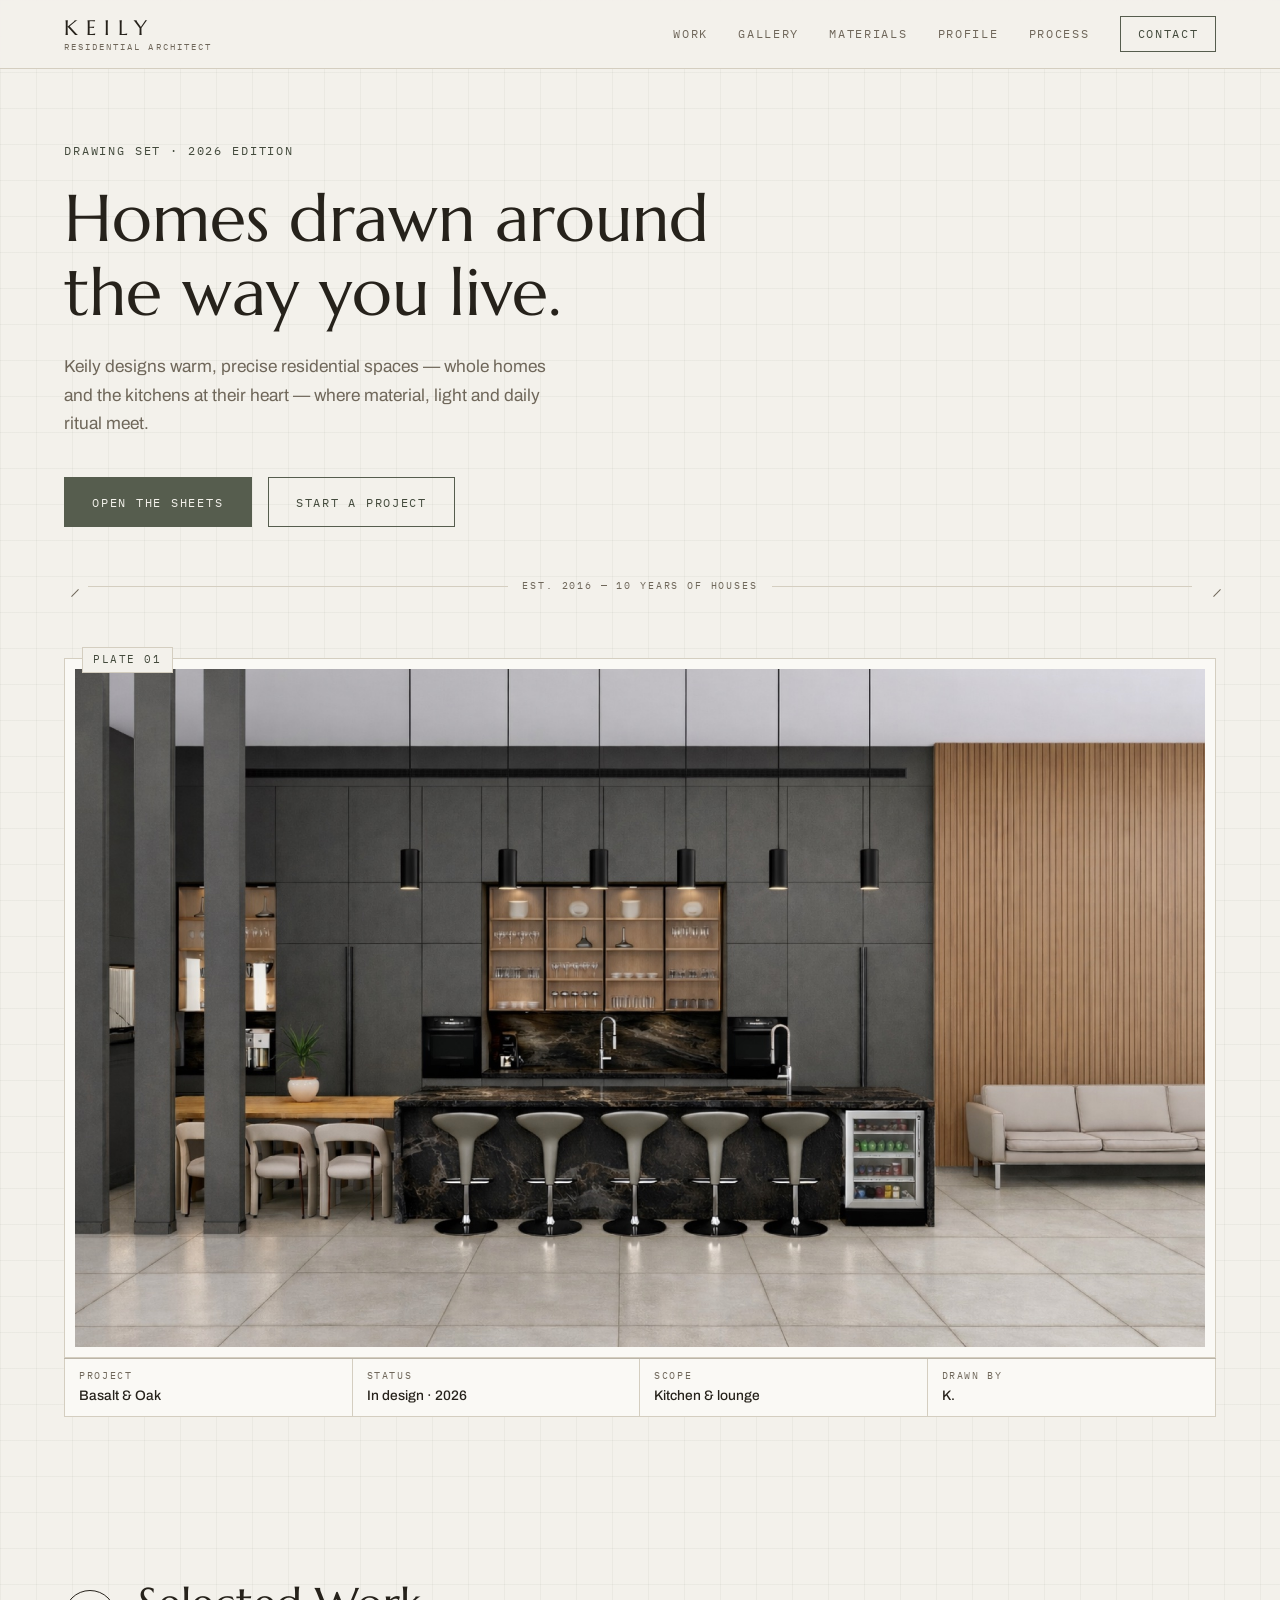
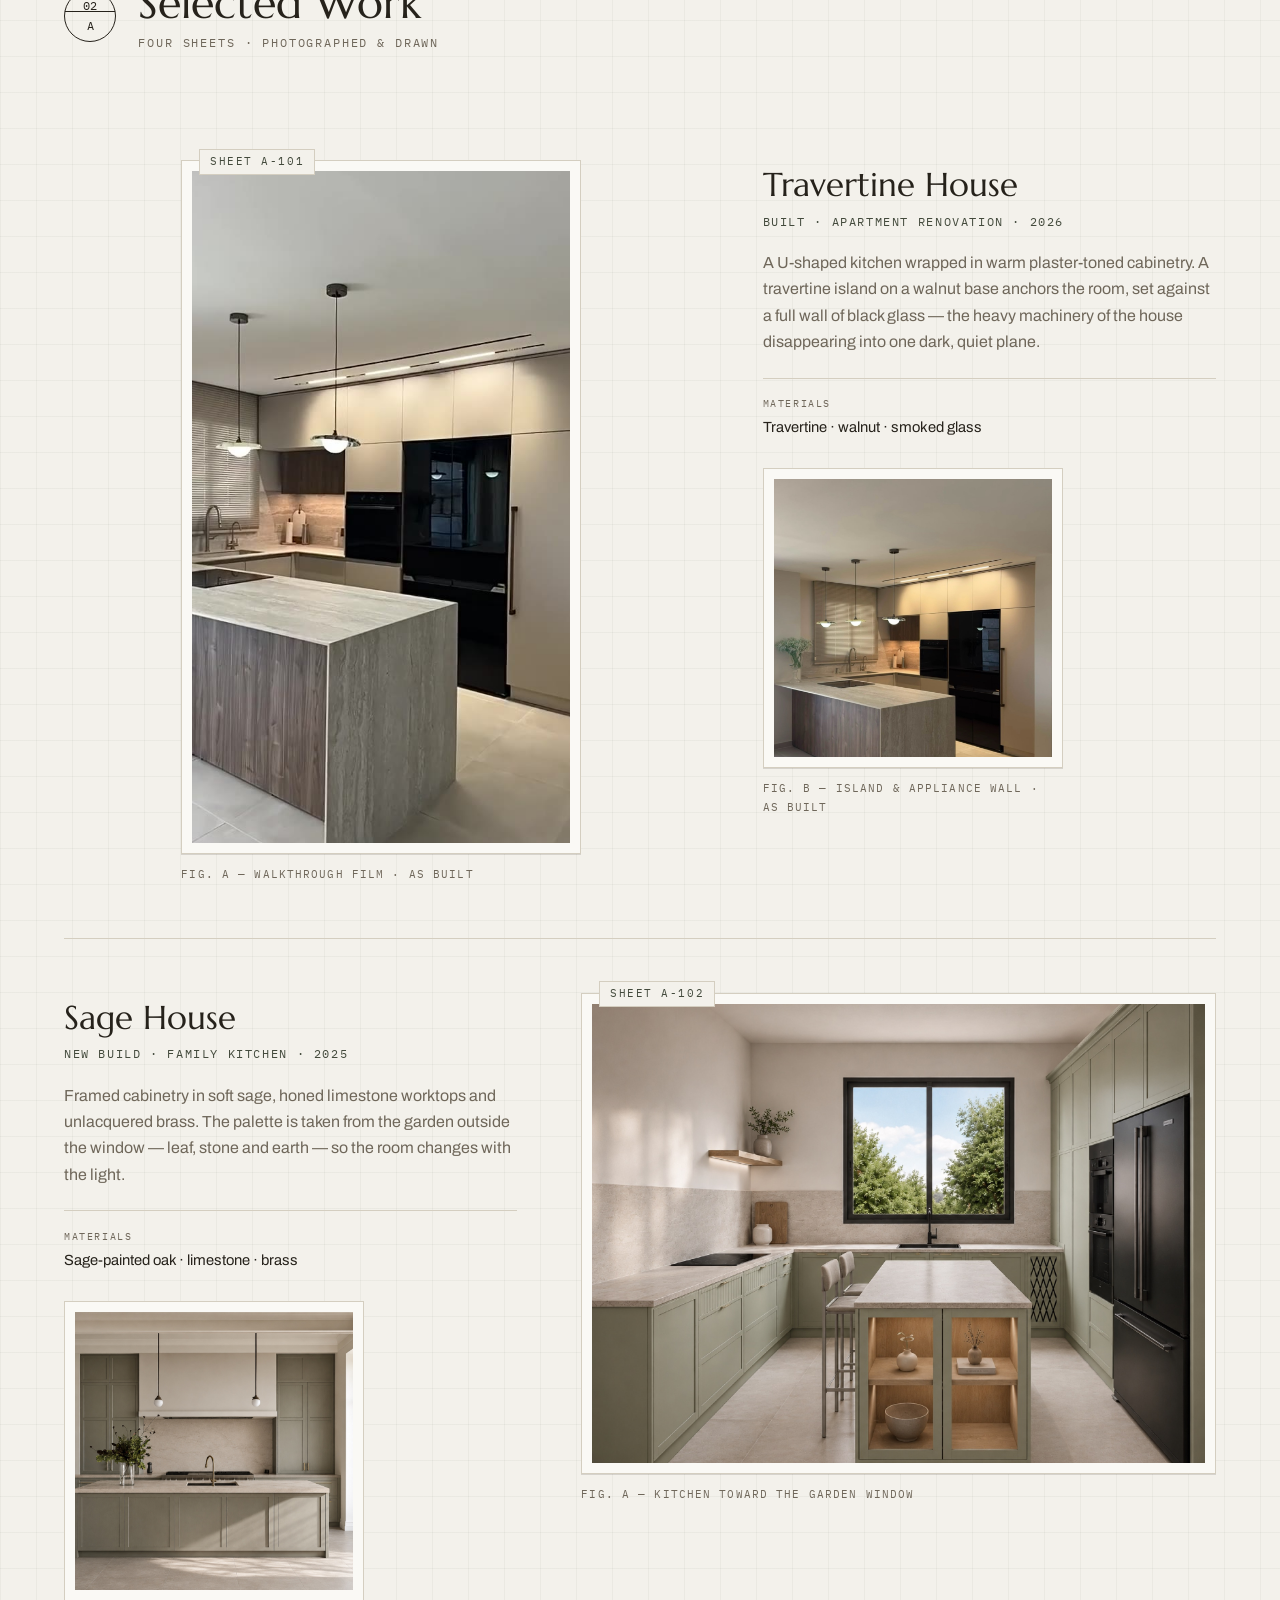
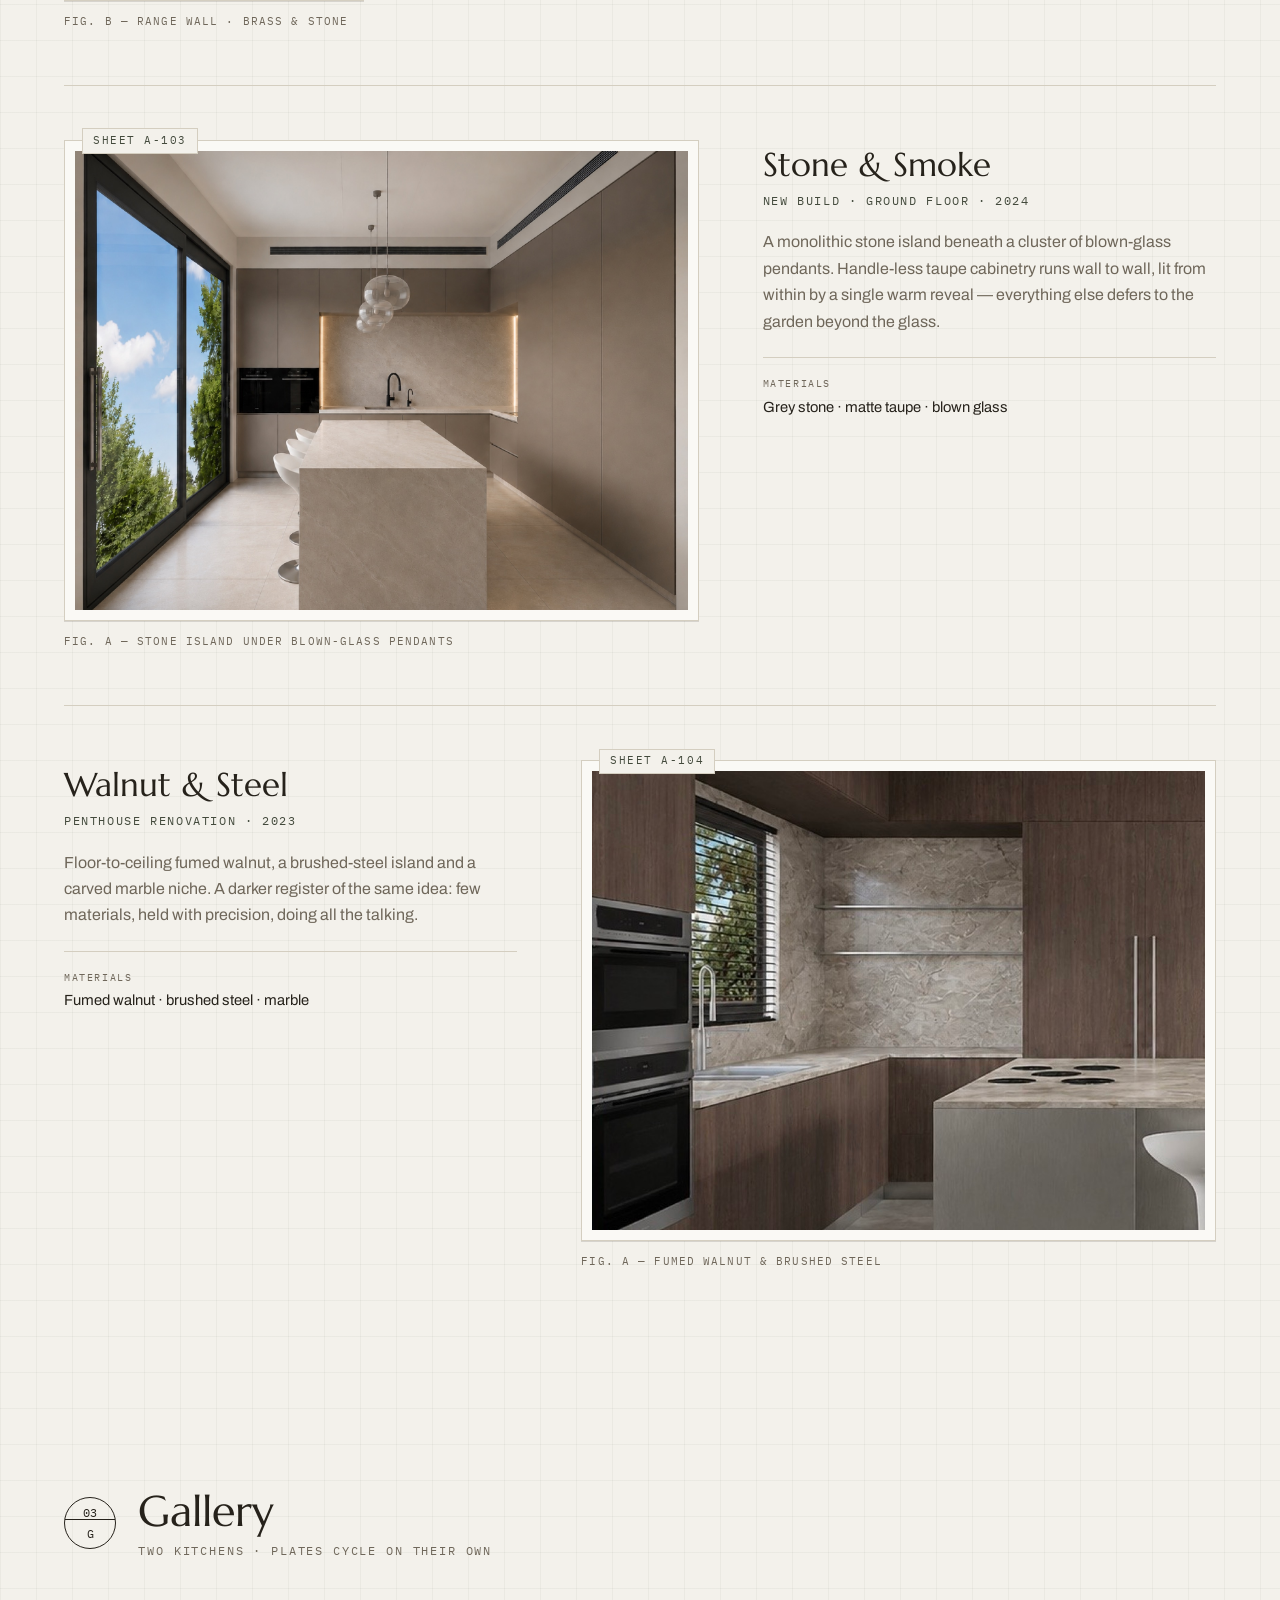
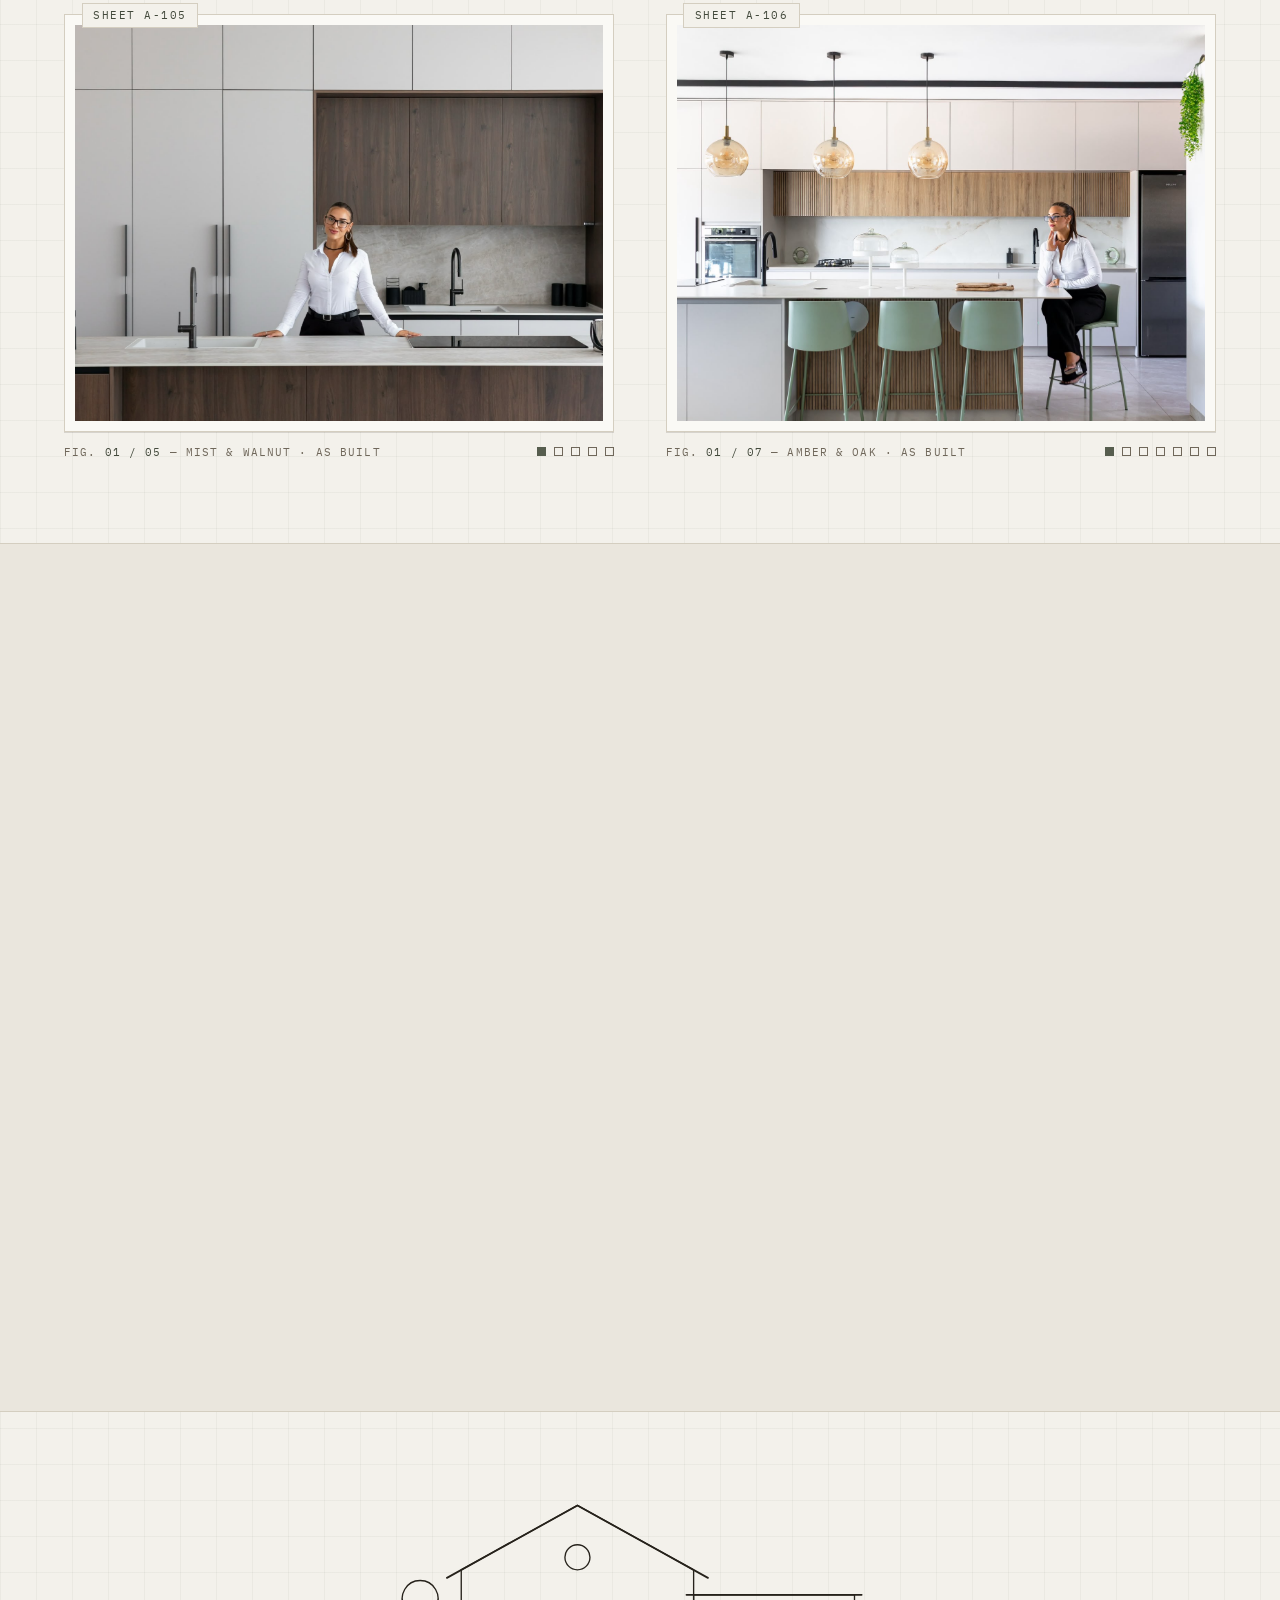
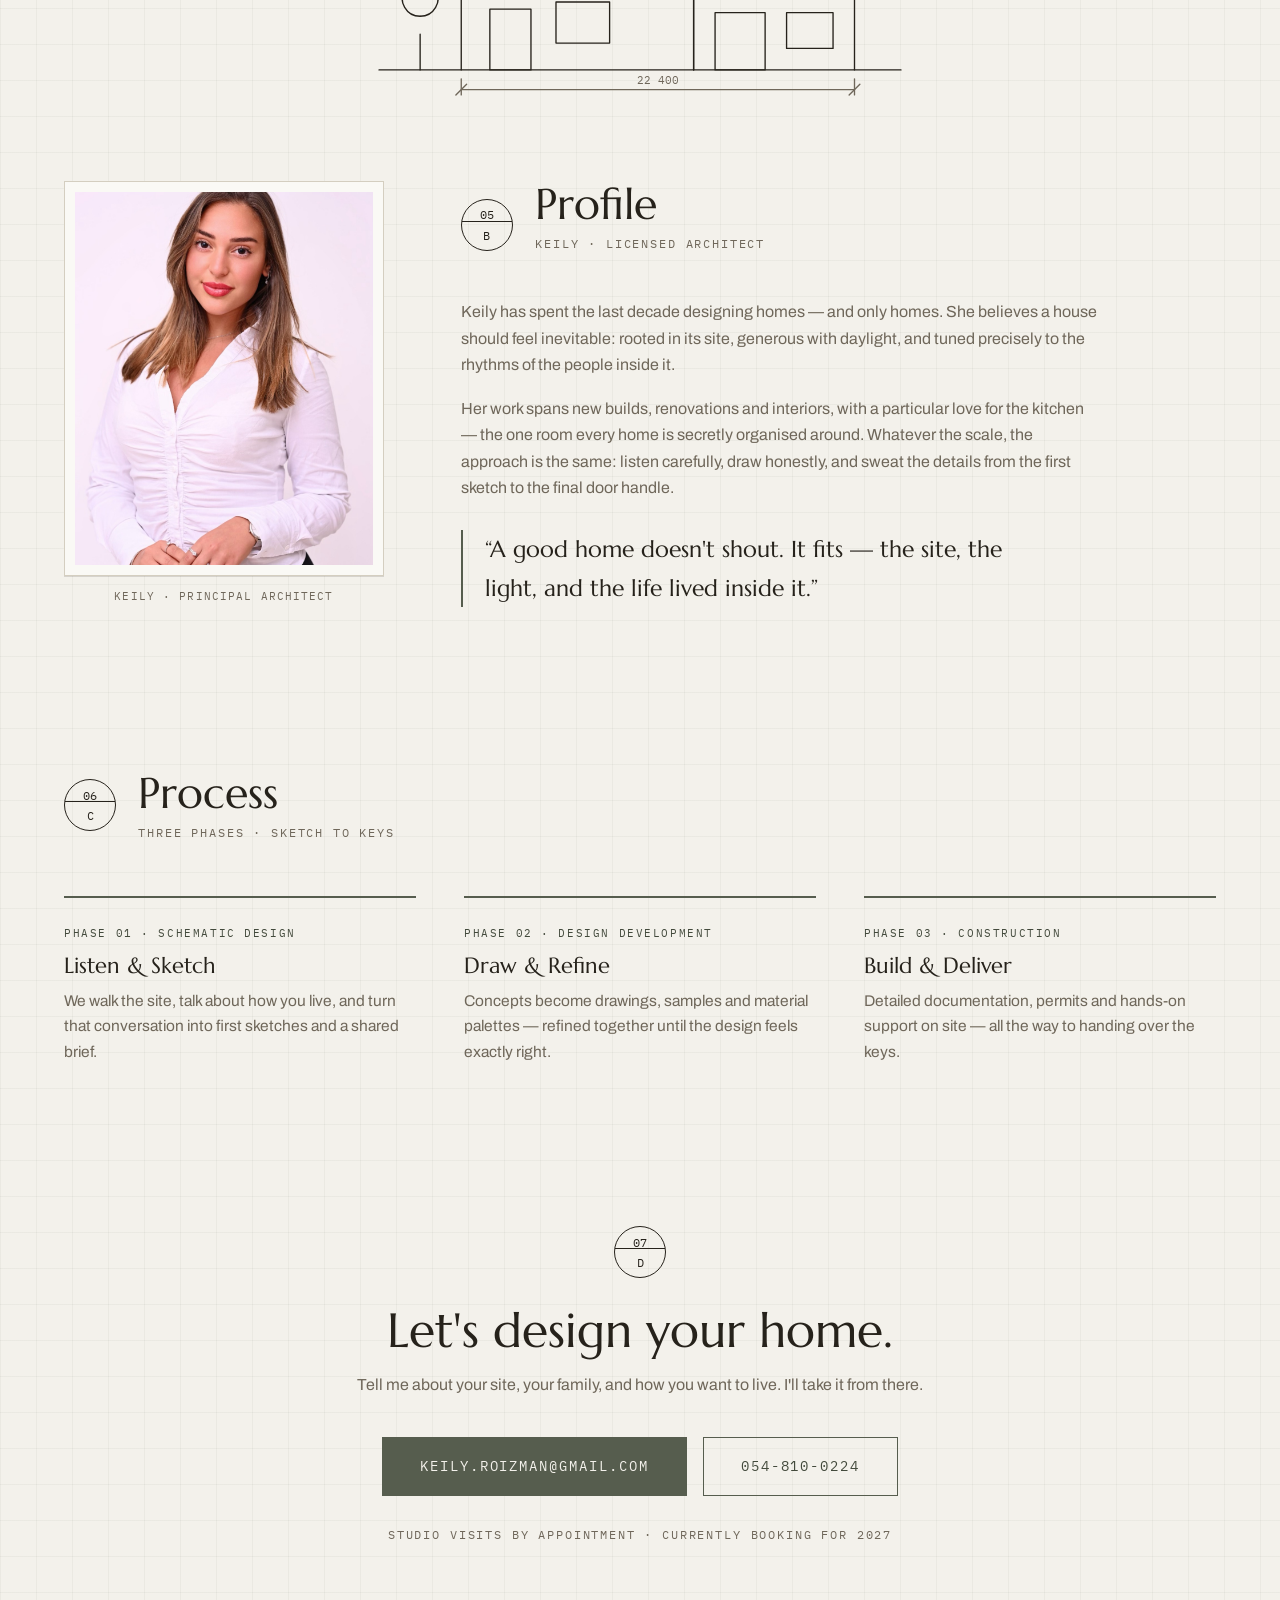
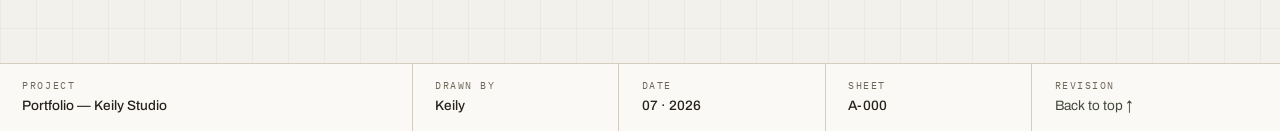
==== index.html @ de58ebca "Keily portfolio site — gallery, portrait film, protected contact details Co-Authored-By: Claude Fabl" ====
<!DOCTYPE html>
<html lang="en">
<head>
  <meta charset="UTF-8">
  <meta name="viewport" content="width=device-width, initial-scale=1.0">
  <title>Keily — Residential Architect</title>
  <meta name="description" content="Keily is a residential architect designing warm, precise homes — and the kitchens at their heart — where material, light and daily ritual meet.">
  <link rel="icon" href="data:image/svg+xml,%3Csvg xmlns='http://www.w3.org/2000/svg' viewBox='0 0 32 32'%3E%3Cpath d='M4 28h24M8 28V16l8-7 8 7v12' fill='none' stroke='%23565D4E' stroke-width='2.4' stroke-linecap='round' stroke-linejoin='round'/%3E%3C/svg%3E">
  <link rel="preconnect" href="https://fonts.googleapis.com">
  <link rel="preconnect" href="https://fonts.gstatic.com" crossorigin>
  <link href="https://fonts.googleapis.com/css2?family=Marcellus&family=Archivo:wght@400;500;600&family=IBM+Plex+Mono:wght@400;500&display=swap" rel="stylesheet">
  <link rel="stylesheet" href="style.css">
</head>
<body>

<header class="site-header">
  <a href="#top" class="wordmark">KEILY<span class="wordmark-sub">Residential Architect</span></a>
  <nav class="site-nav" id="nav">
    <a href="#work">Work</a>
    <a href="#gallery">Gallery</a>
    <a href="#materials">Materials</a>
    <a href="#profile">Profile</a>
    <a href="#process">Process</a>
    <a href="#contact" class="nav-contact">Contact</a>
  </nav>
  <button class="menu-toggle" aria-label="Open menu" aria-expanded="false" aria-controls="nav">
    <span></span><span></span>
  </button>
</header>

<main id="top">

  <!-- ══════════ SHEET A-000 · COVER ══════════ -->
  <section class="hero">
    <div class="hero-text">
      <p class="drafting-label">Drawing set · 2026 edition</p>
      <h1>Homes drawn around the way you&nbsp;live.</h1>
      <p class="lede">
        Keily designs warm, precise residential spaces — whole homes and the
        kitchens at their heart — where material, light and daily ritual meet.
      </p>
      <div class="hero-actions">
        <a href="#work" class="btn btn-solid">Open the sheets</a>
        <a href="#contact" class="btn btn-line">Start a project</a>
      </div>
      <div class="hero-dim" aria-hidden="true">
        <span class="dim-tick"></span>
        <span class="dim-line"></span>
        <span class="dim-label">EST. 2016 — 10 YEARS OF HOUSES</span>
        <span class="dim-line"></span>
        <span class="dim-tick"></span>
      </div>
    </div>

    <figure class="hero-figure">
      <span class="sheet-tag">Plate 01</span>
      <div class="plate-frame">
        <img src="assets/basalt-hero.jpg" alt="Dark lounge kitchen: a black marble bar island with sculpted stools, charcoal cabinetry, glass display cases and a wall of oak slats" fetchpriority="high">
      </div>
      <figcaption class="titleblock">
        <div><span>Project</span><strong>Basalt &amp; Oak</strong></div>
        <div><span>Status</span><strong>In design · 2026</strong></div>
        <div><span>Scope</span><strong>Kitchen &amp; lounge</strong></div>
        <div><span>Drawn by</span><strong>K.</strong></div>
      </figcaption>
    </figure>
  </section>

  <!-- ══════════ SHEETS A-101…A-104 · SELECTED WORK ══════════ -->
  <section id="work" class="section">
    <header class="section-head reveal">
      <div class="callout" aria-hidden="true"><span>02</span><span>A</span></div>
      <div>
        <h2>Selected Work</h2>
        <p class="drafting-label">Four sheets · photographed &amp; drawn</p>
      </div>
    </header>

    <!-- A-101 -->
    <article class="plate reveal">
      <div class="plate-media">
        <div class="film-portrait">
          <span class="sheet-tag">Sheet A-101</span>
          <div class="plate-frame">
            <video autoplay muted loop playsinline poster="assets/travertine-poster.jpg" aria-label="Walkthrough film of the Travertine House kitchen">
              <source src="assets/travertine-film.mp4" type="video/mp4">
            </video>
          </div>
          <p class="fig-caption">FIG. A — Walkthrough film · as built</p>
        </div>
      </div>
      <div class="plate-info">
        <h3>Travertine House</h3>
        <p class="plate-meta">Built · Apartment renovation · 2026</p>
        <p class="plate-desc">
          A U-shaped kitchen wrapped in warm plaster-toned cabinetry. A
          travertine island on a walnut base anchors the room, set against a
          full wall of black glass — the heavy machinery of the house
          disappearing into one dark, quiet plane.
        </p>
        <p class="plate-materials"><span>Materials</span>Travertine · walnut · smoked glass</p>
        <div class="plate-detail">
          <div class="plate-frame">
            <img src="assets/travertine-hero.jpg" alt="The travertine island on its walnut base, photographed after handover" loading="lazy">
          </div>
          <p class="fig-caption">FIG. B — Island &amp; appliance wall · as built</p>
        </div>
      </div>
    </article>

    <!-- A-102 -->
    <article class="plate plate-flip reveal">
      <div class="plate-media">
        <span class="sheet-tag">Sheet A-102</span>
        <div class="plate-frame">
          <img src="assets/sage-01.jpg" alt="Sage green framed kitchen with a stone-topped island, black-framed window and matte black refrigerator" loading="lazy">
        </div>
        <p class="fig-caption">FIG. A — Kitchen toward the garden window</p>
      </div>
      <div class="plate-info">
        <h3>Sage House</h3>
        <p class="plate-meta">New build · Family kitchen · 2025</p>
        <p class="plate-desc">
          Framed cabinetry in soft sage, honed limestone worktops and
          unlacquered brass. The palette is taken from the garden outside the
          window — leaf, stone and earth — so the room changes with the light.
        </p>
        <p class="plate-materials"><span>Materials</span>Sage-painted oak · limestone · brass</p>
        <div class="plate-detail">
          <div class="plate-frame">
            <img src="assets/sage-02.jpg" alt="Detail of the sage kitchen: brass tap, stone splashback and glass pendants" loading="lazy">
          </div>
          <p class="fig-caption">FIG. B — Range wall · brass &amp; stone</p>
        </div>
      </div>
    </article>

    <!-- A-103 -->
    <article class="plate reveal">
      <div class="plate-media">
        <span class="sheet-tag">Sheet A-103</span>
        <div class="plate-frame">
          <img src="assets/taupe-01.jpg" alt="Minimal taupe kitchen with a monolithic stone island and blown glass pendants beside a full-height glass door" loading="lazy">
        </div>
        <p class="fig-caption">FIG. A — Stone island under blown-glass pendants</p>
      </div>
      <div class="plate-info">
        <h3>Stone &amp; Smoke</h3>
        <p class="plate-meta">New build · Ground floor · 2024</p>
        <p class="plate-desc">
          A monolithic stone island beneath a cluster of blown-glass pendants.
          Handle-less taupe cabinetry runs wall to wall, lit from within by a
          single warm reveal — everything else defers to the garden beyond the
          glass.
        </p>
        <p class="plate-materials"><span>Materials</span>Grey stone · matte taupe · blown glass</p>
      </div>
    </article>

    <!-- A-104 -->
    <article class="plate plate-flip reveal">
      <div class="plate-media">
        <span class="sheet-tag">Sheet A-104</span>
        <div class="plate-frame">
          <img src="assets/walnut-01.jpg" alt="Dark fumed walnut kitchen with a brushed steel island and marble splashback niche" loading="lazy">
        </div>
        <p class="fig-caption">FIG. A — Fumed walnut &amp; brushed steel</p>
      </div>
      <div class="plate-info">
        <h3>Walnut &amp; Steel</h3>
        <p class="plate-meta">Penthouse renovation · 2023</p>
        <p class="plate-desc">
          Floor-to-ceiling fumed walnut, a brushed-steel island and a carved
          marble niche. A darker register of the same idea: few materials,
          held with precision, doing all the talking.
        </p>
        <p class="plate-materials"><span>Materials</span>Fumed walnut · brushed steel · marble</p>
      </div>
    </article>
  </section>

  <!-- ══════════ SHEETS A-105…A-106 · GALLERY ══════════ -->
  <section id="gallery" class="section">
    <header class="section-head reveal">
      <div class="callout" aria-hidden="true"><span>03</span><span>G</span></div>
      <div>
        <h2>Gallery</h2>
        <p class="drafting-label">Two kitchens · plates cycle on their own</p>
      </div>
    </header>

    <div class="gallery-grid">
      <figure class="gallery-plate reveal">
        <span class="sheet-tag">Sheet A-105</span>
        <div class="plate-frame">
          <div class="slides" role="group" aria-roledescription="carousel" aria-label="Mist &amp; Walnut — photographs">
            <img src="assets/mist-01.jpg" class="active" alt="Keily at the pale stone island of the mist-grey and walnut kitchen, black taps to either side" loading="lazy">
            <img src="assets/mist-02.jpg" alt="Full elevation of the mist-grey kitchen: tall handle-less cabinetry around a dark walnut niche" loading="lazy">
            <img src="assets/mist-03.jpg" alt="Detail of the walnut base units beneath the pale stone worktop" loading="lazy">
            <img src="assets/mist-04.jpg" alt="Portrait view of the tall mist-grey cabinetry and dark walnut wall units" loading="lazy">
            <img src="assets/mist-05.jpg" alt="Portrait detail of the stone island with its matte black tap" loading="lazy">
          </div>
        </div>
        <figcaption class="gallery-caption">
          <p class="fig-caption">FIG. <span class="slide-count">01 / 05</span> — Mist &amp; Walnut · as built</p>
          <div class="slide-dots" aria-label="Choose photograph"></div>
        </figcaption>
      </figure>

      <figure class="gallery-plate reveal">
        <span class="sheet-tag">Sheet A-106</span>
        <div class="plate-frame">
          <div class="slides" role="group" aria-roledescription="carousel" aria-label="Amber &amp; Oak — photographs">
            <img src="assets/amber-01.jpg" class="active" alt="The oak-slat kitchen under amber glass pendants, sage green stools drawn up to the island" loading="lazy">
            <img src="assets/amber-02.jpg" alt="White kitchen run with fluted oak cabinets and a marble-veined splashback" loading="lazy">
            <img src="assets/amber-03.jpg" alt="The island and pendants seen from the living space" loading="lazy">
            <img src="assets/amber-04.jpg" alt="Detail of the fluted oak paneling on the island" loading="lazy">
            <img src="assets/amber-05.jpg" alt="The cooking wall with black tap and warm oak upper cabinets" loading="lazy">
            <img src="assets/amber-06.jpg" alt="Wide view of the open kitchen and dining space" loading="lazy">
            <img src="assets/amber-07.jpg" alt="Portrait detail of the amber glass pendants above the stone worktop" loading="lazy">
          </div>
        </div>
        <figcaption class="gallery-caption">
          <p class="fig-caption">FIG. <span class="slide-count">01 / 07</span> — Amber &amp; Oak · as built</p>
          <div class="slide-dots" aria-label="Choose photograph"></div>
        </figcaption>
      </figure>
    </div>
  </section>

  <!-- ══════════ SHEET M-001 · MATERIAL STUDIES ══════════ -->
  <section id="materials" class="section section-alt">
    <div class="section-alt-inner">
      <header class="section-head reveal">
        <div class="callout" aria-hidden="true"><span>04</span><span>M</span></div>
        <div>
          <h2>Material Studies</h2>
          <p class="drafting-label">Every project begins as a flat-lay</p>
        </div>
      </header>
      <p class="materials-lede reveal">
        Before the first wall moves, the palette is settled by hand — stone
        against timber against metal, checked in daylight on the studio table.
      </p>
      <div class="materials-grid">
        <figure class="reveal">
          <div class="plate-frame">
            <img src="assets/materials-01.jpg" alt="Flat-lay of travertine, walnut and warm plaster samples" loading="lazy">
          </div>
          <figcaption class="fig-caption">FIG. 01 — Travertine · walnut · plaster</figcaption>
        </figure>
        <figure class="reveal">
          <div class="plate-frame">
            <img src="assets/materials-02.jpg" alt="Flat-lay of fumed oak, brushed steel and grey stone samples" loading="lazy">
          </div>
          <figcaption class="fig-caption">FIG. 02 — Fumed oak · steel · grey stone</figcaption>
        </figure>
        <figure class="reveal">
          <div class="plate-frame">
            <img src="assets/materials-03.jpg" alt="Flat-lay of taupe lacquer and bronze mirror samples on limestone" loading="lazy">
          </div>
          <figcaption class="fig-caption">FIG. 03 — Taupe lacquer · bronze mirror</figcaption>
        </figure>
      </div>
    </div>
  </section>

  <!-- ══════════ DRAWN DIVIDER ══════════ -->
  <div class="elevation-divider reveal-draw" aria-hidden="true">
    <svg viewBox="0 0 640 240" fill="none" stroke="currentColor" stroke-width="1.5" stroke-linecap="round" stroke-linejoin="round">
      <path class="draw" style="--i:0" pathLength="1" d="M28 208h584"/>
      <path class="draw" style="--i:1" pathLength="1" d="M120 208V96L250 24l130 72v112"/>
      <path class="draw" style="--i:2" pathLength="1" d="M104 105L250 24l146 81" stroke-width="2"/>
      <path class="draw" style="--i:3" pathLength="1" d="M380 208v-84h180v84"/>
      <path class="draw" style="--i:3" pathLength="1" d="M372 124h196" stroke-width="2"/>
      <rect class="draw" style="--i:4" pathLength="1" x="152" y="140" width="46" height="68"/>
      <rect class="draw" style="--i:4" pathLength="1" x="226" y="132" width="60" height="46"/>
      <rect class="draw" style="--i:5" pathLength="1" x="404" y="144" width="56" height="64"/>
      <rect class="draw" style="--i:5" pathLength="1" x="484" y="144" width="52" height="40"/>
      <circle class="draw" style="--i:6" pathLength="1" cx="250" cy="82" r="14"/>
      <path class="draw" style="--i:7" pathLength="1" d="M74 208v-40M74 148a20 20 0 1 1 .01 0" />
      <g class="dim">
        <path class="draw" style="--i:8" pathLength="1" d="M120 218v18M560 218v18M120 230h440"/>
        <path class="draw" style="--i:8" pathLength="1" d="M114 236l12-12M554 236l12-12"/>
        <text class="fade" style="--i:9" x="340" y="224" text-anchor="middle">22 400</text>
      </g>
    </svg>
  </div>

  <!-- ══════════ SHEET A-201 · PROFILE ══════════ -->
  <section id="profile" class="section">
    <div class="profile-grid">
      <figure class="profile-side reveal">
        <div class="plate-frame">
          <img src="assets/keily-portrait.jpg" alt="Portrait of Keily, architect" loading="lazy">
        </div>
        <figcaption class="fig-caption">Keily · Principal architect</figcaption>
      </figure>
      <div class="profile-text reveal">
        <header class="section-head">
          <div class="callout" aria-hidden="true"><span>05</span><span>B</span></div>
          <div>
            <h2>Profile</h2>
            <p class="drafting-label">Keily · Licensed architect</p>
          </div>
        </header>
        <p>
          Keily has spent the last decade designing homes — and only homes.
          She believes a house should feel inevitable: rooted in its site,
          generous with daylight, and tuned precisely to the rhythms of the
          people inside it.
        </p>
        <p>
          Her work spans new builds, renovations and interiors, with a
          particular love for the kitchen — the one room every home is secretly
          organised around. Whatever the scale, the approach is the same:
          listen carefully, draw honestly, and sweat the details from the first
          sketch to the final door handle.
        </p>
        <blockquote>
          “A good home doesn't shout. It fits — the site, the light, and the
          life lived inside it.”
        </blockquote>
      </div>
    </div>
  </section>

  <!-- ══════════ SHEET A-301 · PROCESS ══════════ -->
  <section id="process" class="section">
    <header class="section-head reveal">
      <div class="callout" aria-hidden="true"><span>06</span><span>C</span></div>
      <div>
        <h2>Process</h2>
        <p class="drafting-label">Three phases · sketch to keys</p>
      </div>
    </header>
    <ol class="phases">
      <li class="reveal">
        <span class="phase-tag">Phase 01 · Schematic design</span>
        <h3>Listen &amp; Sketch</h3>
        <p>We walk the site, talk about how you live, and turn that conversation into first sketches and a shared brief.</p>
      </li>
      <li class="reveal">
        <span class="phase-tag">Phase 02 · Design development</span>
        <h3>Draw &amp; Refine</h3>
        <p>Concepts become drawings, samples and material palettes — refined together until the design feels exactly right.</p>
      </li>
      <li class="reveal">
        <span class="phase-tag">Phase 03 · Construction</span>
        <h3>Build &amp; Deliver</h3>
        <p>Detailed documentation, permits and hands-on support on site — all the way to handing over the keys.</p>
      </li>
    </ol>
  </section>

  <!-- ══════════ SHEET A-401 · CONTACT ══════════ -->
  <section id="contact" class="section contact">
    <div class="contact-inner reveal">
      <div class="callout callout-center" aria-hidden="true"><span>07</span><span>D</span></div>
      <h2>Let's design your home.</h2>
      <p>Tell me about your site, your family, and how you want to live. I'll take it from there.</p>
      <div class="contact-actions">
        <a class="btn btn-solid btn-lg" id="contact-email" href="#" rel="nofollow">Email the studio</a>
        <a class="btn btn-line btn-lg" id="contact-phone" href="#" rel="nofollow">Call the studio</a>
      </div>
      <noscript><p class="drafting-label">Enable JavaScript to see the studio's contact details.</p></noscript>
      <p class="drafting-label contact-meta">Studio visits by appointment · Currently booking for 2027</p>
    </div>
  </section>

</main>

<footer class="titleblock-footer">
  <div><span>Project</span><strong>Portfolio — Keily Studio</strong></div>
  <div><span>Drawn by</span><strong>Keily</strong></div>
  <div><span>Date</span><strong>07 · 2026</strong></div>
  <div><span>Sheet</span><strong>A-000</strong></div>
  <div class="tb-last"><span>Revision</span><a href="#top">Back to top ↑</a></div>
</footer>

<script>
  // Mobile menu
  const toggle = document.querySelector('.menu-toggle');
  const nav = document.getElementById('nav');
  toggle.addEventListener('click', () => {
    const open = nav.classList.toggle('open');
    toggle.setAttribute('aria-expanded', open);
  });
  nav.querySelectorAll('a').forEach(a => a.addEventListener('click', () => {
    nav.classList.remove('open');
    toggle.setAttribute('aria-expanded', 'false');
  }));

  // Contact details are assembled at runtime and kept out of the static
  // HTML so address-harvesting bots scraping the page source find nothing.
  (() => {
    const user = ['keily', 'roizman'].join('.');
    const host = ['gmail', 'com'].join('.');
    const parts = ['054', '810', '0224'];
    const email = document.getElementById('contact-email');
    const phone = document.getElementById('contact-phone');
    email.href = 'mailto:' + user + String.fromCharCode(64) + host;
    email.textContent = user + String.fromCharCode(64) + host;
    phone.href = 'tel:+972' + parts.join('').slice(1);
    phone.textContent = parts.join('-');
  })();

  // Gallery — auto-cycling plates
  document.querySelectorAll('.gallery-plate').forEach((plate, gi) => {
    const imgs = [...plate.querySelectorAll('.slides img')];
    const counter = plate.querySelector('.slide-count');
    const dots = plate.querySelector('.slide-dots');
    const pad = n => String(n).padStart(2, '0');
    let current = 0, timer = null;

    imgs.forEach((_, n) => {
      const dot = document.createElement('button');
      dot.type = 'button';
      dot.setAttribute('aria-label', 'Photograph ' + (n + 1) + ' of ' + imgs.length);
      if (n === 0) dot.classList.add('active');
      dot.addEventListener('click', () => { show(n); restart(); });
      dots.appendChild(dot);
    });

    function show(n) {
      imgs[current].classList.remove('active');
      dots.children[current].classList.remove('active');
      current = (n + imgs.length) % imgs.length;
      imgs[current].classList.add('active');
      dots.children[current].classList.add('active');
      counter.textContent = pad(current + 1) + ' / ' + pad(imgs.length);
    }

    const reducedMotion = matchMedia('(prefers-reduced-motion: reduce)').matches;
    function start() { if (!reducedMotion && !timer) timer = setInterval(() => show(current + 1), 4600); }
    function stop()  { clearInterval(timer); timer = null; }
    function restart() { stop(); start(); }

    plate.addEventListener('mouseenter', stop);
    plate.addEventListener('mouseleave', start);
    plate.addEventListener('focusin', stop);
    plate.addEventListener('focusout', start);

    // stagger the two plates so they never switch in unison
    setTimeout(start, gi * 2300);
  });

  // Scroll reveals + draw-on divider (skipped under reduced motion)
  const reduced = matchMedia('(prefers-reduced-motion: reduce)').matches;
  const targets = document.querySelectorAll('.reveal, .reveal-draw');
  if (!reduced && 'IntersectionObserver' in window) {
    const io = new IntersectionObserver(entries => {
      entries.forEach(e => {
        if (e.isIntersecting) { e.target.classList.add('visible'); io.unobserve(e.target); }
      });
    }, { threshold: 0.18 });
    targets.forEach(el => io.observe(el));
  } else {
    targets.forEach(el => el.classList.add('visible'));
  }
</script>
</body>
</html>
---- style.css ----
/* ═══════════════════════════════════════════════════════════
   KEILY — Residential Architect
   Concept: an architect's drawing set. Photography sits on the
   sheets as mounted plates; type follows drafting vernacular.
   Palette drawn from the work itself: plaster, travertine,
   walnut ink, sage.
   ═══════════════════════════════════════════════════════════ */

:root {
  --paper:      #f3f1eb;   /* warm plaster sheet */
  --paper-deep: #eae6dd;   /* alt ground (travertine) */
  --card:       #faf9f5;   /* plate matte */
  --ink:        #26221b;   /* walnut ink */
  --ink-soft:   #6f675a;
  --accent:     #565d4e;   /* deep sage */
  --accent-ink: #434a3c;
  --line:       #d4cec0;   /* hairline rules */
  --grid-line:  rgba(86, 93, 78, 0.055);
  --shadow:     rgba(38, 34, 27, 0.14);

  --display: "Marcellus", "Palatino", Georgia, serif;
  --body:    "Archivo", -apple-system, "Helvetica Neue", sans-serif;
  --mono:    "IBM Plex Mono", ui-monospace, "SF Mono", monospace;
}

@media (prefers-color-scheme: dark) {
  :root {
    --paper:      #1b1915;   /* studio at night */
    --paper-deep: #15130f;
    --card:       #232019;
    --ink:        #e9e3d6;
    --ink-soft:   #a49a89;
    --accent:     #a8b096;   /* sage, lifted */
    --accent-ink: #bcc4aa;
    --line:       #3b362c;
    --grid-line:  rgba(168, 176, 150, 0.05);
    --shadow:     rgba(0, 0, 0, 0.5);
  }
}

/* ── Reset & ground ─────────────────────────────────────── */

* { margin: 0; padding: 0; box-sizing: border-box; }

html { scroll-behavior: smooth; }

body {
  font-family: var(--body);
  background-color: var(--paper);
  background-image:
    linear-gradient(var(--grid-line) 1px, transparent 1px),
    linear-gradient(90deg, var(--grid-line) 1px, transparent 1px);
  background-size: 36px 36px;
  color: var(--ink);
  line-height: 1.65;
  -webkit-font-smoothing: antialiased;
}

h1, h2, h3 {
  font-family: var(--display);
  font-weight: 400;
  line-height: 1.12;
  text-wrap: balance;
}

img, svg, video { max-width: 100%; display: block; }

::selection { background: var(--accent); color: var(--paper); }

:focus-visible { outline: 2px solid var(--accent); outline-offset: 3px; }

/* ── Drafting vernacular ────────────────────────────────── */

.drafting-label {
  font-family: var(--mono);
  font-size: 0.72rem;
  letter-spacing: 0.16em;
  text-transform: uppercase;
  color: var(--ink-soft);
}

.sheet-tag {
  position: absolute;
  top: -0.7rem;
  left: 1.1rem;
  z-index: 2;
  font-family: var(--mono);
  font-size: 0.68rem;
  letter-spacing: 0.14em;
  text-transform: uppercase;
  color: var(--accent-ink);
  background: var(--paper);
  border: 1px solid var(--line);
  padding: 0.18rem 0.65rem;
}

.fig-caption {
  font-family: var(--mono);
  font-size: 0.7rem;
  letter-spacing: 0.1em;
  text-transform: uppercase;
  color: var(--ink-soft);
  margin-top: 0.7rem;
}

/* circular section callout, as on a drawing */
.callout {
  flex: none;
  width: 52px;
  height: 52px;
  border: 1.5px solid var(--ink);
  border-radius: 50%;
  display: grid;
  grid-template-rows: 1fr 1fr;
  place-items: center;
  font-family: var(--mono);
  font-size: 0.72rem;
  line-height: 1;
}

.callout span:first-child { border-bottom: 1.5px solid var(--ink); width: 100%; text-align: center; padding-top: 0.5em; }
.callout span:last-child { padding-bottom: 0.4em; }

.callout-center { margin: 0 auto 1.6rem; }

/* mounted-plate frame around all imagery */
.plate-frame {
  position: relative;
  border: 1px solid var(--line);
  background: var(--card);
  padding: 10px;
  box-shadow: 0 1px 0 var(--shadow);
}

.plate-frame img, .plate-frame video { width: 100%; height: 100%; object-fit: cover; }

/* ── Header ─────────────────────────────────────────────── */

.site-header {
  position: sticky;
  top: 0;
  z-index: 40;
  display: flex;
  align-items: center;
  justify-content: space-between;
  padding: 1rem clamp(1.25rem, 5vw, 4rem);
  background: color-mix(in srgb, var(--paper) 90%, transparent);
  backdrop-filter: blur(10px);
  -webkit-backdrop-filter: blur(10px);
  border-bottom: 1px solid var(--line);
}

.wordmark {
  font-family: var(--display);
  font-size: 1.3rem;
  letter-spacing: 0.38em;
  text-decoration: none;
  color: var(--ink);
  display: flex;
  flex-direction: column;
  line-height: 1.2;
}

.wordmark-sub {
  font-family: var(--mono);
  font-size: 0.58rem;
  letter-spacing: 0.22em;
  text-transform: uppercase;
  color: var(--ink-soft);
}

.site-nav { display: flex; gap: 1.9rem; align-items: center; }

.site-nav a {
  font-family: var(--mono);
  font-size: 0.74rem;
  letter-spacing: 0.14em;
  text-transform: uppercase;
  text-decoration: none;
  color: var(--ink-soft);
  padding: 0.3rem 0;
  border-bottom: 1px solid transparent;
  transition: color 0.2s, border-color 0.2s;
}

.site-nav a:hover { color: var(--accent-ink); border-bottom-color: var(--accent); }

.nav-contact {
  border: 1px solid var(--accent) !important;
  color: var(--accent-ink) !important;
  padding: 0.45rem 1.05rem !important;
  transition: background 0.2s, color 0.2s !important;
}

.nav-contact:hover { background: var(--accent); color: var(--paper) !important; }

.menu-toggle { display: none; }

/* ── Buttons ────────────────────────────────────────────── */

.btn {
  display: inline-block;
  font-family: var(--mono);
  font-size: 0.78rem;
  letter-spacing: 0.14em;
  text-transform: uppercase;
  text-decoration: none;
  padding: 0.85rem 1.7rem;
  border: 1px solid var(--accent);
  transition: background 0.2s, color 0.2s, transform 0.15s;
}

.btn:active { transform: translateY(1px); }

.btn-solid { background: var(--accent); color: var(--paper); }
.btn-solid:hover { background: var(--accent-ink); border-color: var(--accent-ink); }

.btn-line { color: var(--accent-ink); }
.btn-line:hover { background: var(--accent); color: var(--paper); }

.btn-lg { padding: 1.05rem 2.3rem; font-size: 0.88rem; }

/* ── Hero ───────────────────────────────────────────────── */

.hero {
  display: grid;
  grid-template-columns: 1fr;
  gap: clamp(2.8rem, 7vh, 4.5rem);
  max-width: 1280px;
  margin: 0 auto;
  padding: clamp(3rem, 8vh, 5.5rem) clamp(1.25rem, 5vw, 4rem) clamp(3.5rem, 9vh, 7rem);
}

.hero-text .drafting-label { margin-bottom: 1.4rem; color: var(--accent-ink); }

.hero h1 {
  font-size: clamp(2.5rem, 5.2vw, 4.1rem);
  margin-bottom: 1.5rem;
}

.lede {
  font-size: 1.08rem;
  color: var(--ink-soft);
  max-width: 32rem;
  margin-bottom: 2.4rem;
}

.hero-actions { display: flex; gap: 1rem; flex-wrap: wrap; }

/* dimension-line flourish under hero actions */
.hero-dim {
  display: flex;
  align-items: center;
  gap: 0.9rem;
  margin-top: 3.2rem;
  color: var(--ink-soft);
}

.hero-dim .dim-line { flex: 1; height: 1px; background: var(--line); }

.hero-dim .dim-tick {
  width: 10px;
  height: 10px;
  border-bottom: 1px solid var(--ink-soft);
  transform: rotate(-45deg) translateY(4px);
}

.hero-dim .dim-label {
  font-family: var(--mono);
  font-size: 0.64rem;
  letter-spacing: 0.18em;
  white-space: nowrap;
}

.hero-figure { position: relative; }

.hero-figure .plate-frame img { aspect-ratio: 5 / 3; }

/* ── Title blocks ───────────────────────────────────────── */

.titleblock {
  display: grid;
  grid-template-columns: repeat(4, 1fr);
  border: 1px solid var(--line);
  border-top: none;
  background: var(--card);
}

.titleblock div {
  padding: 0.55rem 0.9rem;
  border-top: 1px solid var(--line);
  display: flex;
  flex-direction: column;
  gap: 0.05rem;
}

.titleblock div:not(:last-child) { border-right: 1px solid var(--line); }

.titleblock span, .titleblock-footer span {
  font-family: var(--mono);
  font-size: 0.6rem;
  letter-spacing: 0.16em;
  text-transform: uppercase;
  color: var(--ink-soft);
}

.titleblock strong {
  font-family: var(--body);
  font-weight: 500;
  font-size: 0.86rem;
}

/* ── Sections ───────────────────────────────────────────── */

.section {
  max-width: 1280px;
  margin: 0 auto;
  padding: clamp(3.5rem, 9vh, 6.5rem) clamp(1.25rem, 5vw, 4rem);
}

.section-alt {
  max-width: none;
  background: var(--paper-deep);
  border-top: 1px solid var(--line);
  border-bottom: 1px solid var(--line);
}

.section-alt-inner {
  max-width: 1280px;
  margin: 0 auto;
  padding: clamp(3.5rem, 9vh, 6.5rem) clamp(1.25rem, 5vw, 4rem);
}

.section-alt > .section-alt-inner { padding-top: 0; padding-bottom: 0; }

.section-alt { padding: clamp(3.5rem, 9vh, 6.5rem) 0; }

.section-head {
  display: flex;
  align-items: center;
  gap: 1.4rem;
  margin-bottom: clamp(2.5rem, 6vh, 4rem);
}

.section-head h2 { font-size: clamp(1.9rem, 3.6vw, 2.7rem); }

.section-head .drafting-label { margin-top: 0.35rem; }

/* ── Work plates ────────────────────────────────────────── */

.plate {
  display: grid;
  grid-template-columns: minmax(0, 7fr) minmax(0, 5fr);
  gap: clamp(2rem, 5vw, 4.5rem);
  align-items: start;
  padding: clamp(2.5rem, 6vh, 4rem) 0;
}

.plate + .plate { border-top: 1px solid var(--line); }

.plate-flip { grid-template-columns: minmax(0, 5fr) minmax(0, 7fr); }

.plate-flip .plate-media { order: 2; }
.plate-flip .plate-info { order: 1; }

.plate-media { position: relative; }

.plate-media .plate-frame img { aspect-ratio: 4 / 3; }

/* the walkthrough film is portrait phone footage — mount it as a tall plate */
.film-portrait {
  position: relative;
  max-width: 400px;
  margin-inline: auto;
}

.plate-media .plate-frame video { aspect-ratio: 9 / 16; }

.plate-info { padding-top: 0.4rem; }

.plate-info h3 { font-size: clamp(1.6rem, 2.6vw, 2.1rem); margin-bottom: 0.5rem; }

.plate-meta {
  font-family: var(--mono);
  font-size: 0.72rem;
  letter-spacing: 0.14em;
  text-transform: uppercase;
  color: var(--accent-ink);
  margin-bottom: 1.2rem;
}

.plate-desc { color: var(--ink-soft); max-width: 36rem; }

.plate-materials {
  margin-top: 1.4rem;
  padding-top: 1.1rem;
  border-top: 1px solid var(--line);
  font-size: 0.92rem;
  display: flex;
  flex-direction: column;
  gap: 0.15rem;
}

.plate-materials span {
  font-family: var(--mono);
  font-size: 0.62rem;
  letter-spacing: 0.16em;
  text-transform: uppercase;
  color: var(--ink-soft);
}

.plate-detail { margin-top: 1.8rem; max-width: 300px; }

.plate-detail .plate-frame img { aspect-ratio: 1 / 1; }

/* ── Gallery · auto-cycling plates ──────────────────────── */

.gallery-grid {
  display: grid;
  grid-template-columns: 1fr 1fr;
  gap: clamp(1.8rem, 4vw, 3.2rem);
}

.gallery-plate { position: relative; margin: 0; }

.gallery-plate .slides {
  position: relative;
  aspect-ratio: 4 / 3;
  overflow: hidden;
}

.gallery-plate .slides img {
  position: absolute;
  inset: 0;
  width: 100%;
  height: 100%;
  object-fit: cover;
  opacity: 0;
  transition: opacity 1.1s ease;
}

.gallery-plate .slides img.active {
  opacity: 1;
  animation: plate-drift 7s ease-out forwards;
}

/* slow push-in while a plate is on display */
@keyframes plate-drift { from { transform: scale(1); } to { transform: scale(1.045); } }

.gallery-caption {
  display: flex;
  align-items: baseline;
  justify-content: space-between;
  gap: 1rem;
  flex-wrap: wrap;
}

.slide-count { color: var(--accent-ink); }

.slide-dots { display: flex; gap: 0.5rem; margin-top: 0.7rem; }

.slide-dots button {
  width: 9px;
  height: 9px;
  padding: 0;
  border: 1px solid var(--ink-soft);
  background: transparent;
  cursor: pointer;
  transition: background 0.2s, border-color 0.2s;
}

.slide-dots button:hover { border-color: var(--accent-ink); }

.slide-dots button.active { background: var(--accent); border-color: var(--accent); }

/* ── Material studies ───────────────────────────────────── */

.materials-lede {
  color: var(--ink-soft);
  max-width: 36rem;
  margin: -1.2rem 0 2.8rem;
}

.materials-grid {
  display: grid;
  grid-template-columns: repeat(3, 1fr);
  gap: clamp(1.4rem, 3vw, 2.4rem);
}

.materials-grid .plate-frame img { aspect-ratio: 3 / 4; }

/* ── Drawn elevation divider ────────────────────────────── */

.elevation-divider {
  max-width: 620px;
  margin: clamp(3rem, 8vh, 5.5rem) auto 0;
  padding: 0 1.5rem;
  color: var(--ink);
}

.elevation-divider .dim { color: var(--ink-soft); }

.elevation-divider text {
  font-family: var(--mono);
  font-size: 12px;
  fill: var(--ink-soft);
  stroke: none;
}

/* draw-on animation */
.reveal-draw .draw {
  stroke-dasharray: 1;
  stroke-dashoffset: 1;
}

.reveal-draw .fade { opacity: 0; }

.reveal-draw.visible .draw {
  animation: drawline 1.1s ease forwards;
  animation-delay: calc(var(--i, 0) * 0.16s);
}

.reveal-draw.visible .fade {
  animation: fadein 0.5s ease forwards;
  animation-delay: calc(var(--i, 0) * 0.16s);
}

@keyframes drawline { to { stroke-dashoffset: 0; } }
@keyframes fadein { to { opacity: 1; } }

/* ── Profile ────────────────────────────────────────────── */

.profile-grid {
  display: grid;
  grid-template-columns: 320px 1fr;
  gap: clamp(2.5rem, 6vw, 5rem);
  align-items: center;
}

.profile-side { margin: 0; }

.profile-side .plate-frame img { aspect-ratio: 4 / 5; }

.profile-side .fig-caption { text-align: center; }

.profile-text .section-head { margin-bottom: 1.8rem; }

.profile-text p { color: var(--ink-soft); max-width: 40rem; margin-bottom: 1.1rem; }

.profile-text blockquote {
  font-family: var(--display);
  font-size: clamp(1.2rem, 2vw, 1.45rem);
  color: var(--ink);
  border-left: 2px solid var(--accent);
  padding-left: 1.4rem;
  margin-top: 1.8rem;
  max-width: 34rem;
}

/* ── Process ────────────────────────────────────────────── */

.phases {
  list-style: none;
  display: grid;
  grid-template-columns: repeat(3, 1fr);
  gap: clamp(1.8rem, 4vw, 3rem);
}

.phases li { border-top: 2px solid var(--accent); padding-top: 1.3rem; }

.phase-tag {
  font-family: var(--mono);
  font-size: 0.66rem;
  letter-spacing: 0.15em;
  text-transform: uppercase;
  color: var(--accent-ink);
}

.phases h3 { font-size: 1.35rem; margin: 0.55rem 0 0.6rem; }

.phases p { color: var(--ink-soft); font-size: 0.97rem; }

/* ── Contact ────────────────────────────────────────────── */

.contact { text-align: center; }

.contact-inner { max-width: 42rem; margin: 0 auto; }

.contact h2 { font-size: clamp(2rem, 4.4vw, 3rem); margin-bottom: 0.9rem; }

.contact-inner > p { color: var(--ink-soft); margin-bottom: 2.4rem; }

.contact-actions {
  display: flex;
  gap: 1rem;
  justify-content: center;
  flex-wrap: wrap;
}

.contact-meta { margin-top: 1.8rem; }

/* ── Footer title block ─────────────────────────────────── */

.titleblock-footer {
  display: grid;
  grid-template-columns: 2fr 1fr 1fr 1fr 1.2fr;
  border-top: 1px solid var(--line);
  background: var(--card);
}

.titleblock-footer div {
  padding: 0.85rem clamp(0.8rem, 2vw, 1.4rem);
  border-right: 1px solid var(--line);
  display: flex;
  flex-direction: column;
  gap: 0.1rem;
}

.titleblock-footer div:last-child { border-right: none; }

.titleblock-footer strong {
  font-weight: 500;
  font-size: 0.85rem;
}

.titleblock-footer a {
  color: var(--accent-ink);
  font-size: 0.85rem;
  text-decoration: none;
}

.titleblock-footer a:hover { text-decoration: underline; }

/* ── Reveal on scroll ───────────────────────────────────── */

.reveal {
  opacity: 0;
  transform: translateY(18px);
  transition: opacity 0.7s ease, transform 0.7s ease;
}

.reveal.visible { opacity: 1; transform: none; }

@media (prefers-reduced-motion: reduce) {
  html { scroll-behavior: auto; }
  .reveal { opacity: 1; transform: none; transition: none; }
  .reveal-draw .draw { stroke-dashoffset: 0; animation: none !important; }
  .reveal-draw .fade { opacity: 1; animation: none !important; }
  .gallery-plate .slides img { transition: none; animation: none !important; }
}

/* ── Responsive ─────────────────────────────────────────── */

@media (max-width: 960px) {
  .titleblock { grid-template-columns: repeat(2, 1fr); }
  .titleblock div:nth-child(even) { border-right: none; }
  .plate, .plate-flip { grid-template-columns: 1fr; gap: 1.6rem; }
  .plate-flip .plate-media { order: 1; }
  .plate-flip .plate-info { order: 2; }
  .gallery-grid { grid-template-columns: 1fr; gap: 2.6rem; }
  .materials-grid { grid-template-columns: 1fr 1fr; }
  .materials-grid figure:last-child { grid-column: 1 / -1; max-width: 60%; }
  .profile-grid { grid-template-columns: 1fr; }
  .profile-side { order: 2; max-width: 340px; margin: 0 auto; }
  .phases { grid-template-columns: 1fr; }
  .titleblock-footer { grid-template-columns: 1fr 1fr; }
  .titleblock-footer div { border-bottom: 1px solid var(--line); }
}

@media (max-width: 640px) {
  .menu-toggle {
    display: flex;
    flex-direction: column;
    gap: 6px;
    background: none;
    border: none;
    cursor: pointer;
    padding: 8px;
  }

  .menu-toggle span { width: 24px; height: 1.5px; background: var(--ink); }

  .site-nav {
    display: none;
    position: absolute;
    top: 100%;
    left: 0;
    right: 0;
    flex-direction: column;
    align-items: stretch;
    gap: 0;
    background: var(--paper);
    border-bottom: 1px solid var(--line);
    padding-bottom: 0.6rem;
  }

  .site-nav.open { display: flex; }

  .site-nav a { padding: 0.9rem 1.5rem; border-bottom: none; }

  .nav-contact { border: none !important; margin: 0 !important; }

  .materials-grid { grid-template-columns: 1fr; }
  .materials-grid figure:last-child { max-width: none; }
  .hero-figure .plate-frame img { aspect-ratio: 4 / 3; }
}
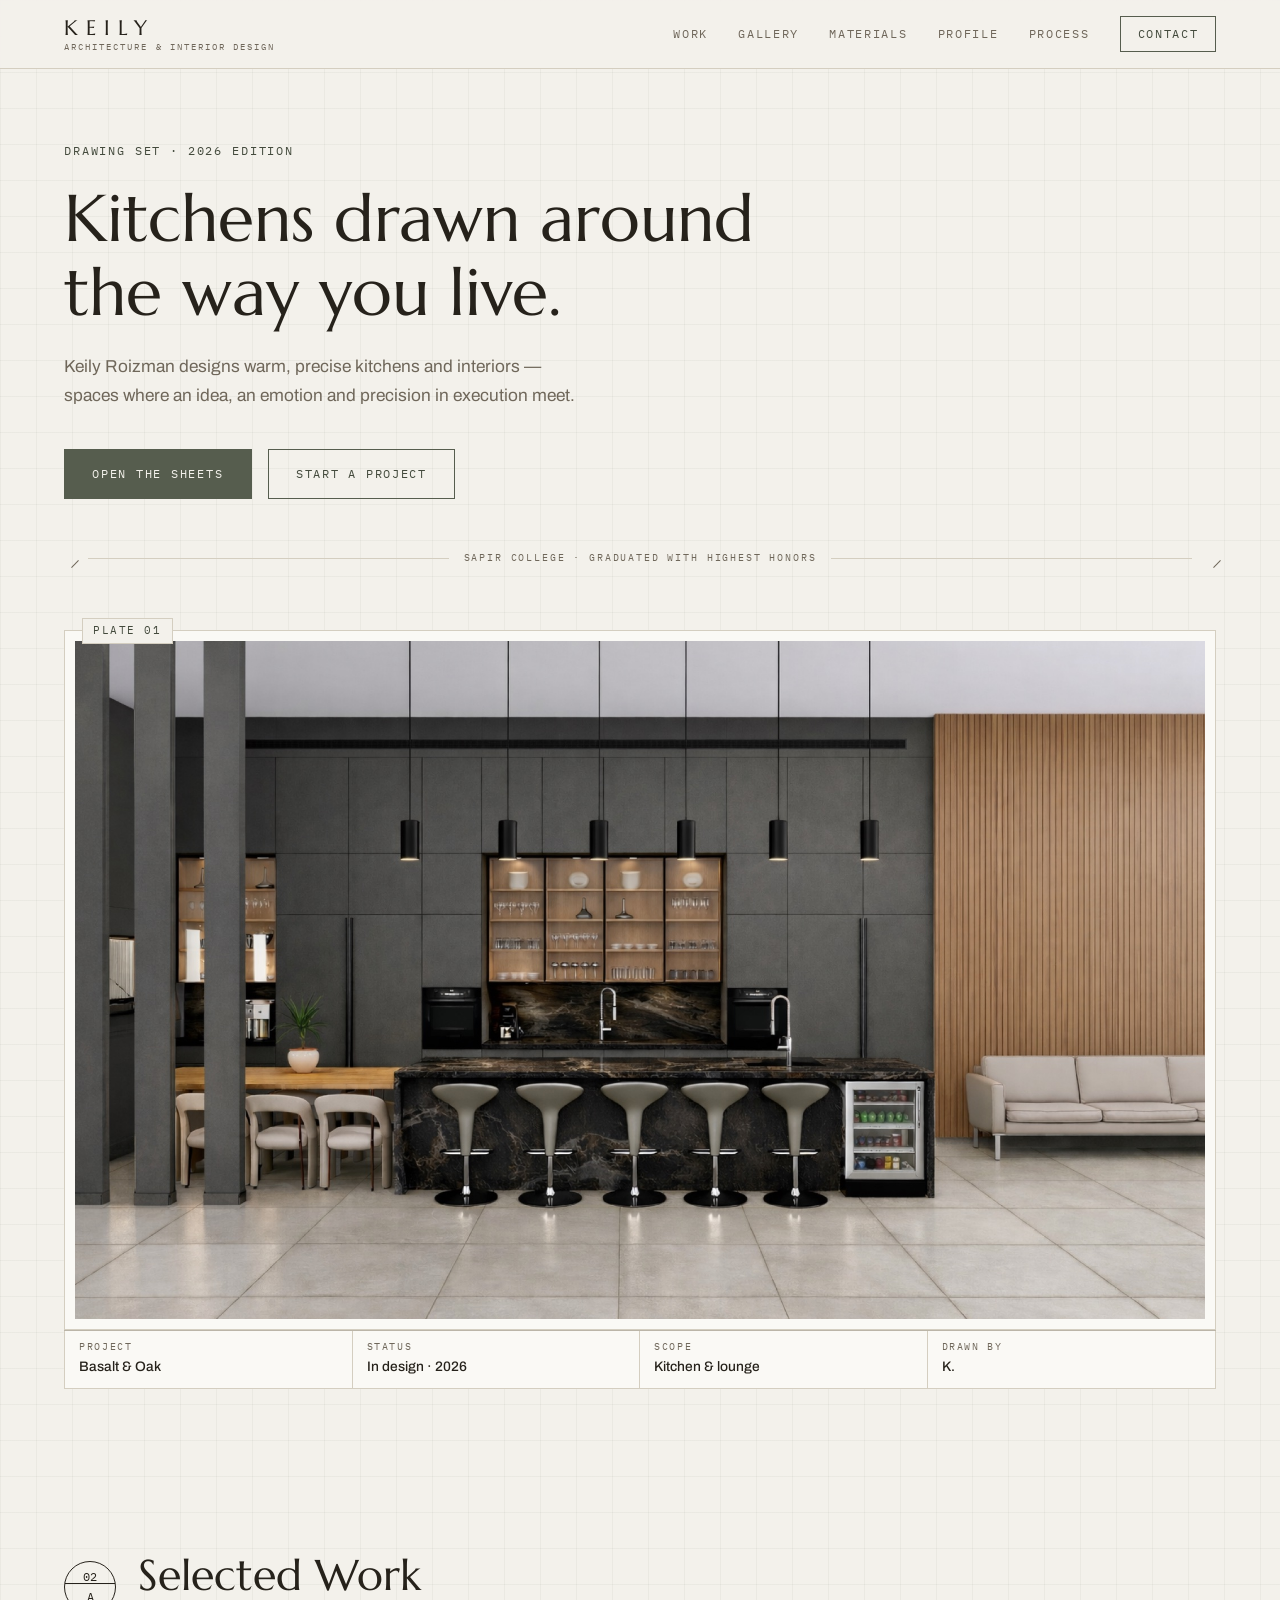
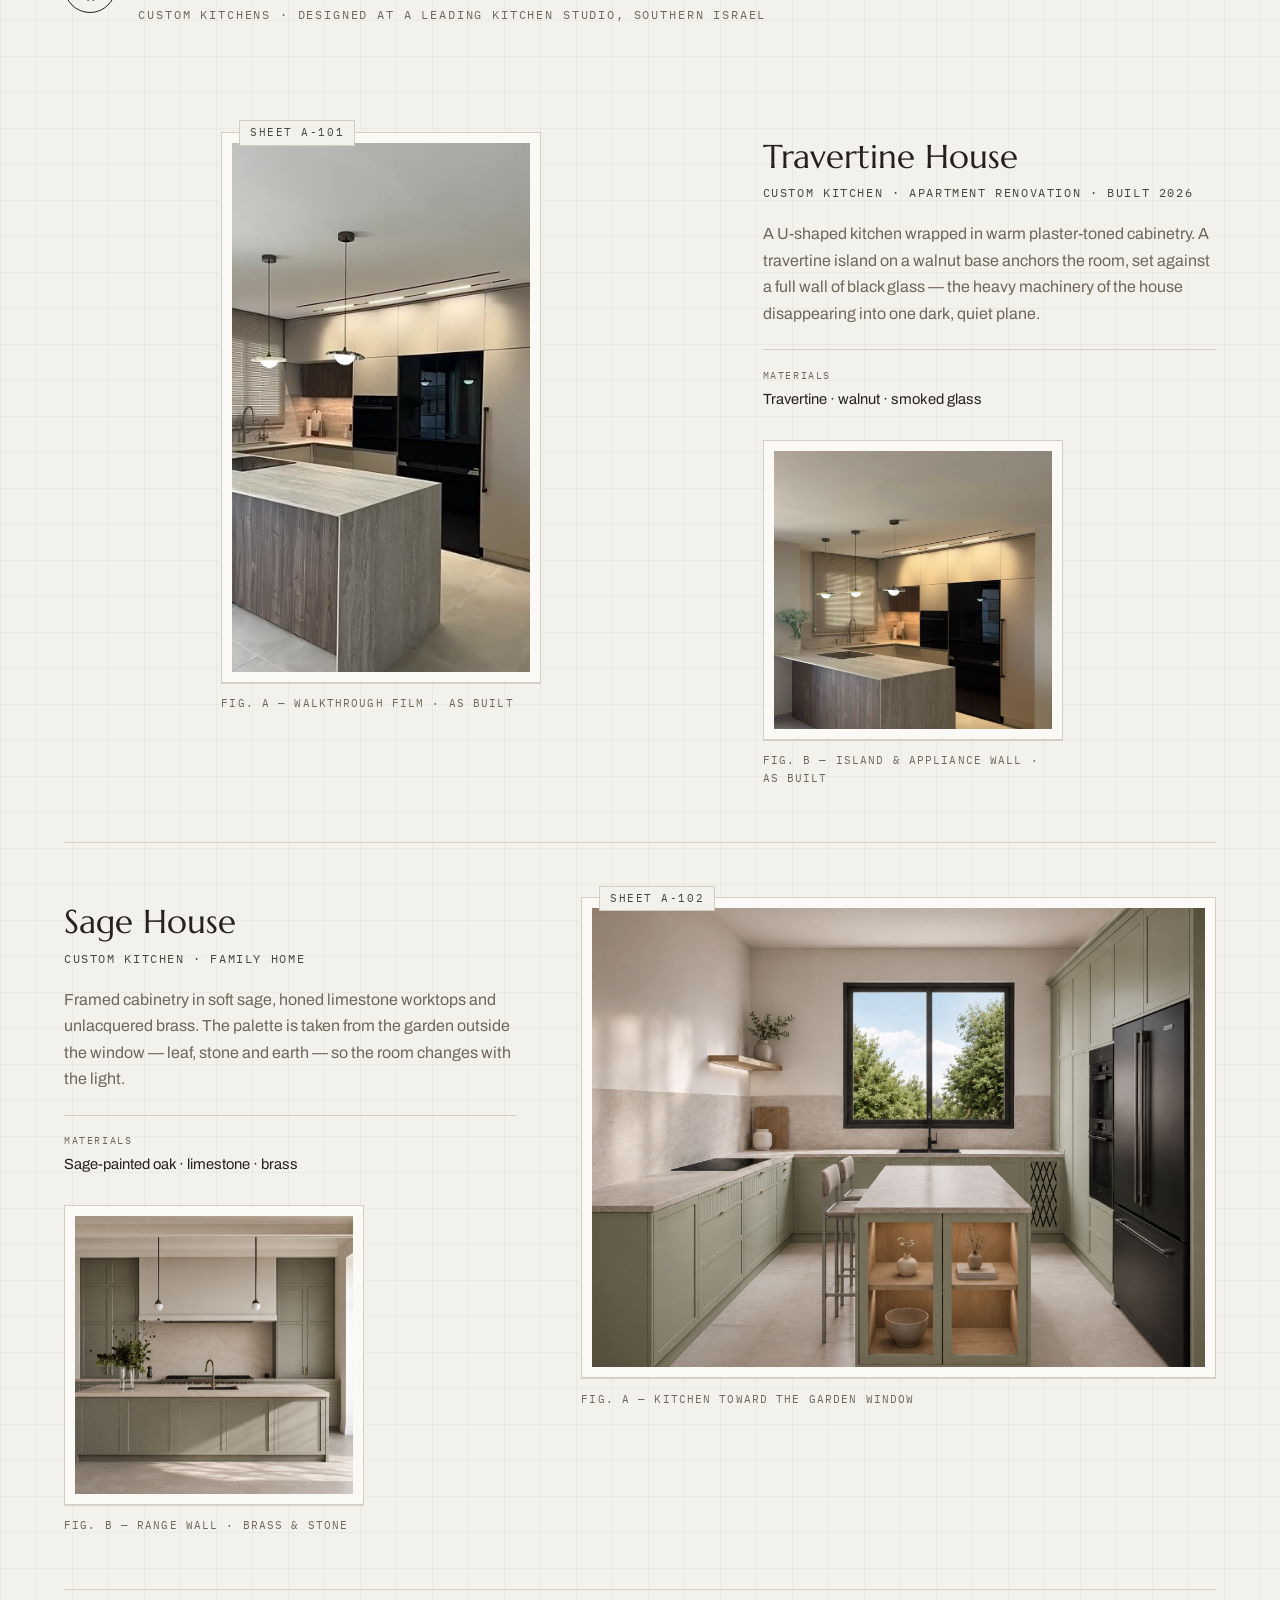
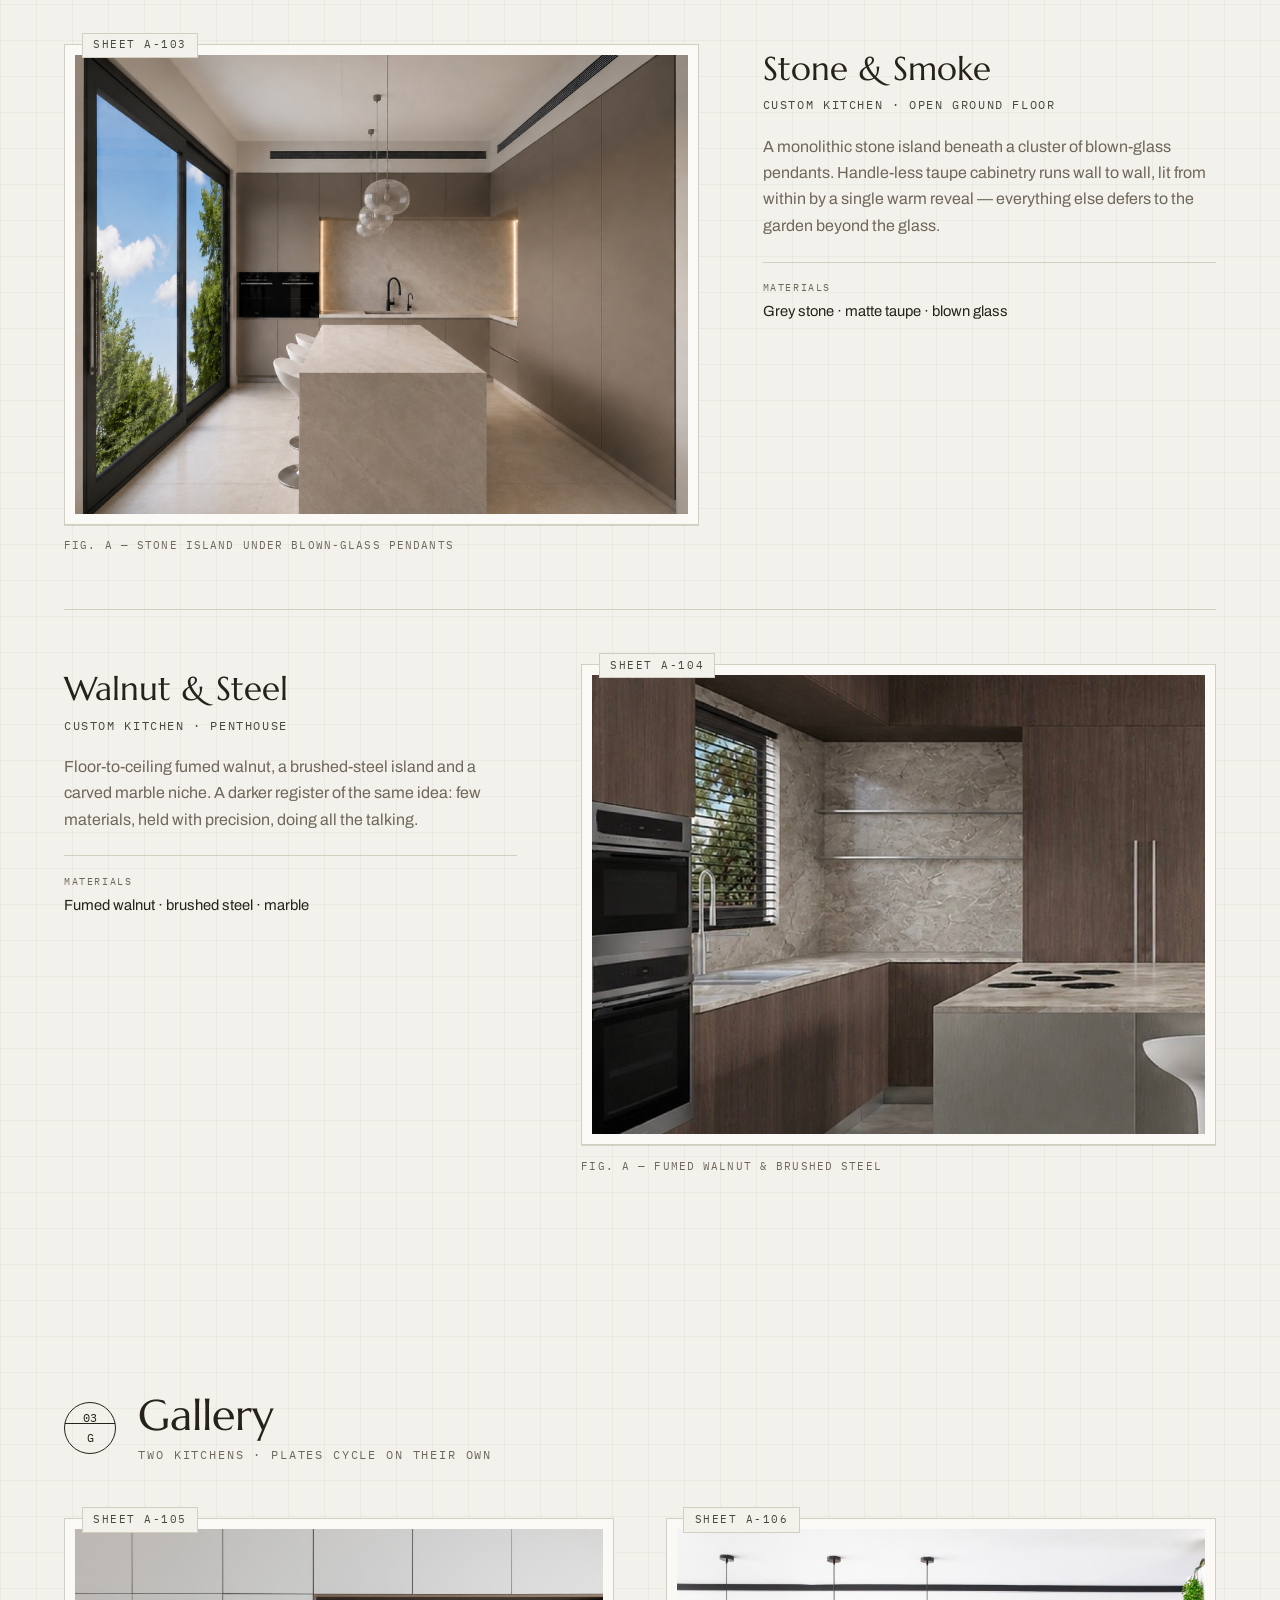
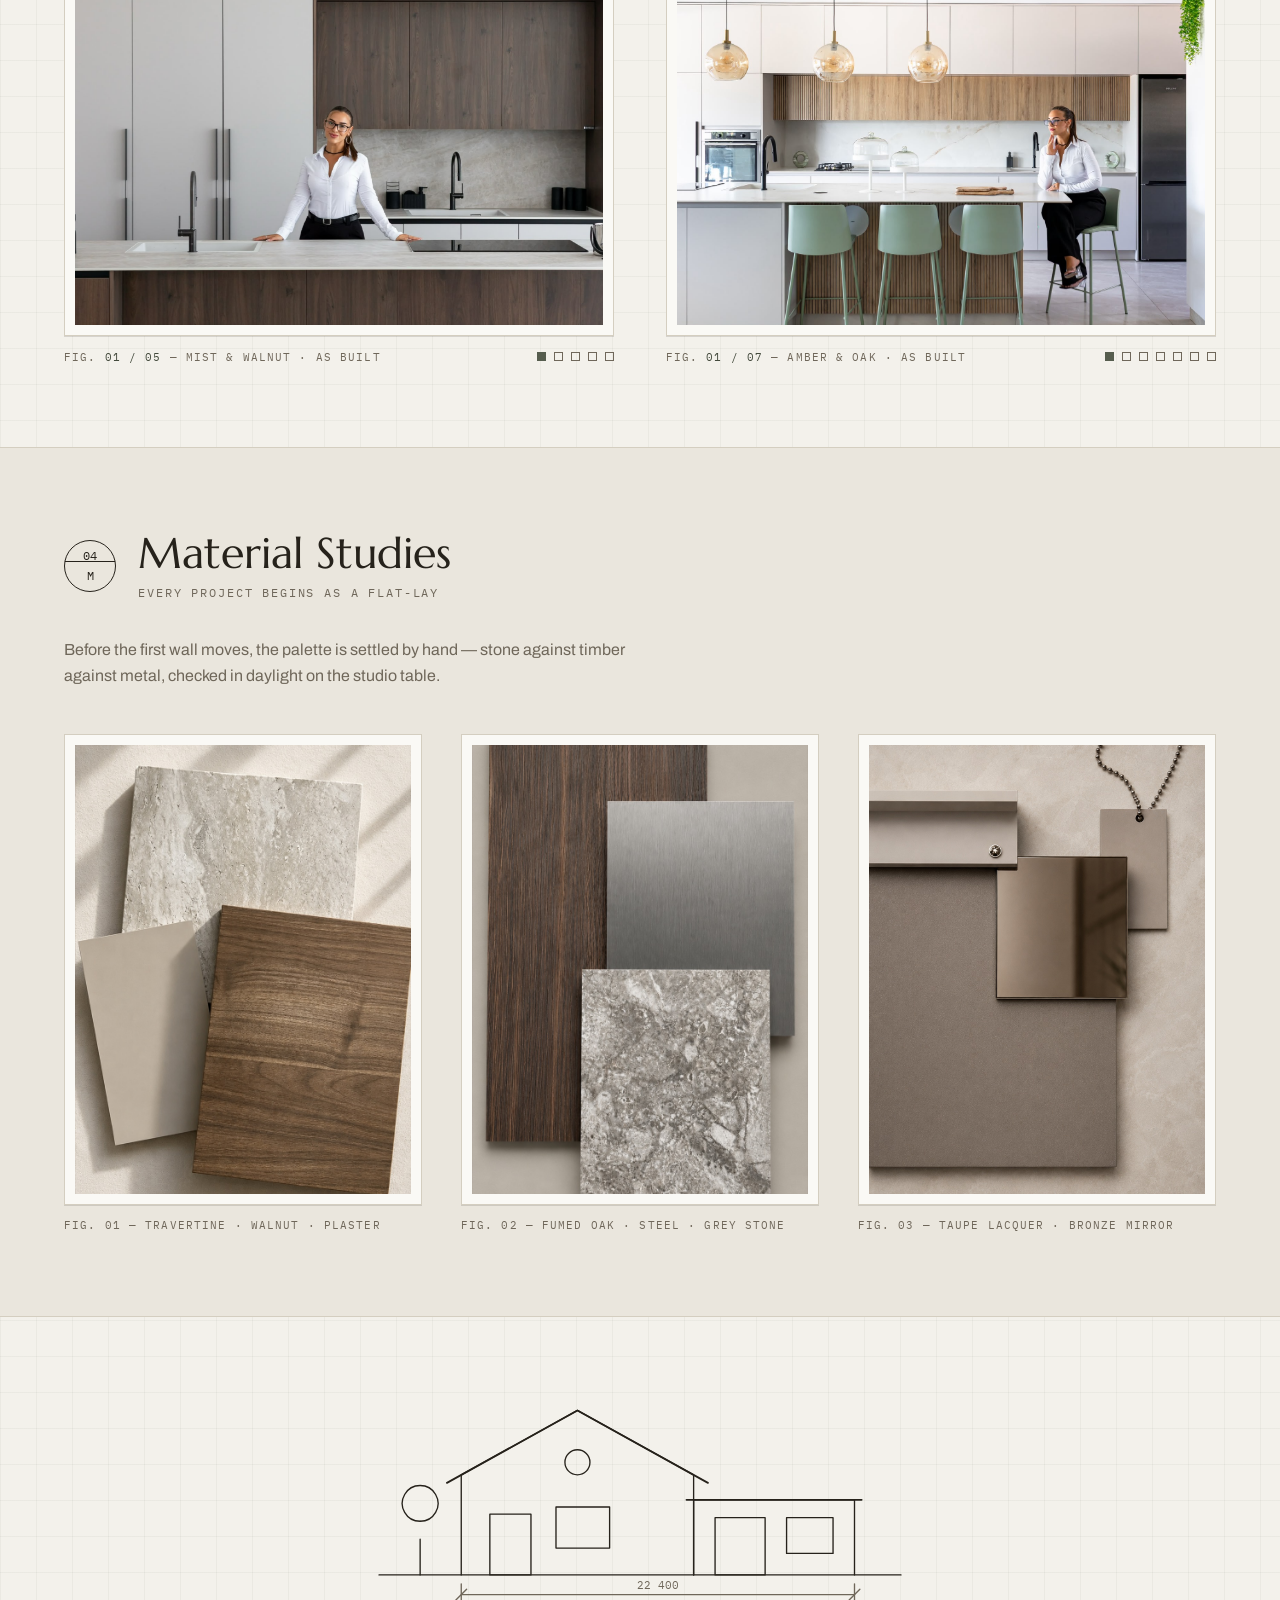
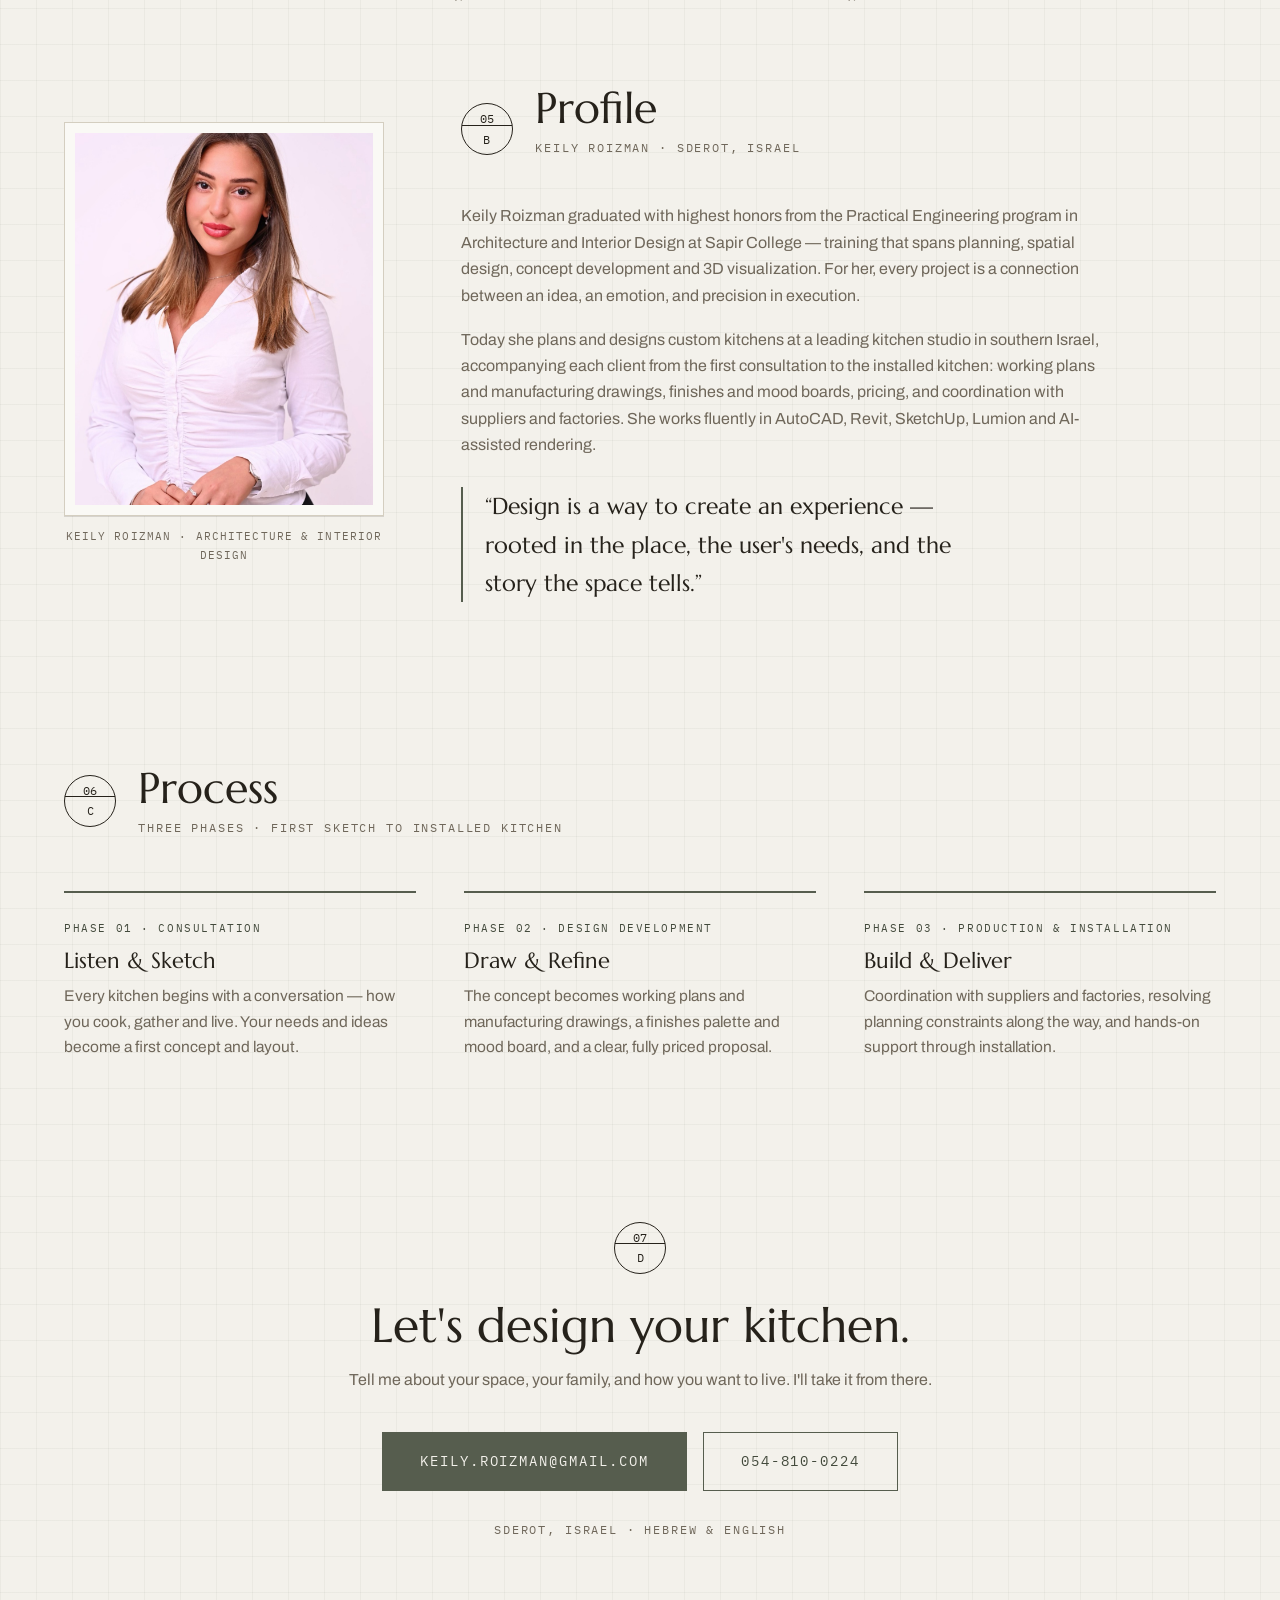
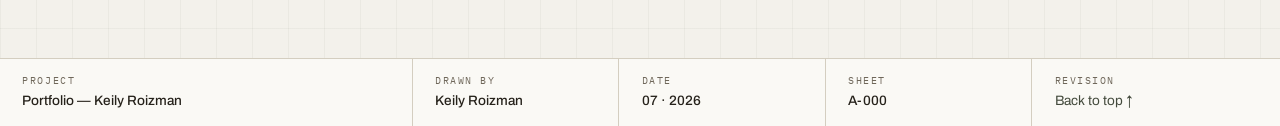
==== commit b6665a5b: "Real bio and credentials, corrected film proportions, kitchen-design framing Co-Authored-By: Claude " ====
--- a/index.html
+++ b/index.html
@@ -3,8 +3,8 @@
 <head>
   <meta charset="UTF-8">
   <meta name="viewport" content="width=device-width, initial-scale=1.0">
-  <title>Keily — Residential Architect</title>
-  <meta name="description" content="Keily is a residential architect designing warm, precise homes — and the kitchens at their heart — where material, light and daily ritual meet.">
+  <title>Keily Roizman — Architecture &amp; Interior Design</title>
+  <meta name="description" content="Keily Roizman is an architecture &amp; interior designer specializing in custom kitchens — warm, precise spaces where material, light and daily ritual meet. Sderot, Israel.">
   <link rel="icon" href="data:image/svg+xml,%3Csvg xmlns='http://www.w3.org/2000/svg' viewBox='0 0 32 32'%3E%3Cpath d='M4 28h24M8 28V16l8-7 8 7v12' fill='none' stroke='%23565D4E' stroke-width='2.4' stroke-linecap='round' stroke-linejoin='round'/%3E%3C/svg%3E">
   <link rel="preconnect" href="https://fonts.googleapis.com">
   <link rel="preconnect" href="https://fonts.gstatic.com" crossorigin>
@@ -14,7 +14,7 @@
 <body>
 
 <header class="site-header">
-  <a href="#top" class="wordmark">KEILY<span class="wordmark-sub">Residential Architect</span></a>
+  <a href="#top" class="wordmark">KEILY<span class="wordmark-sub">Architecture &amp; Interior Design</span></a>
   <nav class="site-nav" id="nav">
     <a href="#work">Work</a>
     <a href="#gallery">Gallery</a>
@@ -34,10 +34,10 @@
   <section class="hero">
     <div class="hero-text">
       <p class="drafting-label">Drawing set · 2026 edition</p>
-      <h1>Homes drawn around the way you&nbsp;live.</h1>
+      <h1>Kitchens drawn around the way you&nbsp;live.</h1>
       <p class="lede">
-        Keily designs warm, precise residential spaces — whole homes and the
-        kitchens at their heart — where material, light and daily ritual meet.
+        Keily Roizman designs warm, precise kitchens and interiors — spaces
+        where an idea, an emotion and precision in execution meet.
       </p>
       <div class="hero-actions">
         <a href="#work" class="btn btn-solid">Open the sheets</a>
@@ -46,7 +46,7 @@
       <div class="hero-dim" aria-hidden="true">
         <span class="dim-tick"></span>
         <span class="dim-line"></span>
-        <span class="dim-label">EST. 2016 — 10 YEARS OF HOUSES</span>
+        <span class="dim-label">SAPIR COLLEGE · GRADUATED WITH HIGHEST HONORS</span>
         <span class="dim-line"></span>
         <span class="dim-tick"></span>
       </div>
@@ -72,7 +72,7 @@
       <div class="callout" aria-hidden="true"><span>02</span><span>A</span></div>
       <div>
         <h2>Selected Work</h2>
-        <p class="drafting-label">Four sheets · photographed &amp; drawn</p>
+        <p class="drafting-label">Custom kitchens · designed at a leading kitchen studio, southern Israel</p>
       </div>
     </header>
 
@@ -91,7 +91,7 @@
       </div>
       <div class="plate-info">
         <h3>Travertine House</h3>
-        <p class="plate-meta">Built · Apartment renovation · 2026</p>
+        <p class="plate-meta">Custom kitchen · apartment renovation · built 2026</p>
         <p class="plate-desc">
           A U-shaped kitchen wrapped in warm plaster-toned cabinetry. A
           travertine island on a walnut base anchors the room, set against a
@@ -119,7 +119,7 @@
       </div>
       <div class="plate-info">
         <h3>Sage House</h3>
-        <p class="plate-meta">New build · Family kitchen · 2025</p>
+        <p class="plate-meta">Custom kitchen · family home</p>
         <p class="plate-desc">
           Framed cabinetry in soft sage, honed limestone worktops and
           unlacquered brass. The palette is taken from the garden outside the
@@ -146,7 +146,7 @@
       </div>
       <div class="plate-info">
         <h3>Stone &amp; Smoke</h3>
-        <p class="plate-meta">New build · Ground floor · 2024</p>
+        <p class="plate-meta">Custom kitchen · open ground floor</p>
         <p class="plate-desc">
           A monolithic stone island beneath a cluster of blown-glass pendants.
           Handle-less taupe cabinetry runs wall to wall, lit from within by a
@@ -168,7 +168,7 @@
       </div>
       <div class="plate-info">
         <h3>Walnut &amp; Steel</h3>
-        <p class="plate-meta">Penthouse renovation · 2023</p>
+        <p class="plate-meta">Custom kitchen · penthouse</p>
         <p class="plate-desc">
           Floor-to-ceiling fumed walnut, a brushed-steel island and a carved
           marble niche. A darker register of the same idea: few materials,
@@ -294,32 +294,34 @@
         <div class="plate-frame">
           <img src="assets/keily-portrait.jpg" alt="Portrait of Keily, architect" loading="lazy">
         </div>
-        <figcaption class="fig-caption">Keily · Principal architect</figcaption>
+        <figcaption class="fig-caption">Keily Roizman · Architecture &amp; interior design</figcaption>
       </figure>
       <div class="profile-text reveal">
         <header class="section-head">
           <div class="callout" aria-hidden="true"><span>05</span><span>B</span></div>
           <div>
             <h2>Profile</h2>
-            <p class="drafting-label">Keily · Licensed architect</p>
+            <p class="drafting-label">Keily Roizman · Sderot, Israel</p>
           </div>
         </header>
         <p>
-          Keily has spent the last decade designing homes — and only homes.
-          She believes a house should feel inevitable: rooted in its site,
-          generous with daylight, and tuned precisely to the rhythms of the
-          people inside it.
+          Keily Roizman graduated with highest honors from the Practical
+          Engineering program in Architecture and Interior Design at Sapir
+          College — training that spans planning, spatial design, concept
+          development and 3D visualization. For her, every project is a
+          connection between an idea, an emotion, and precision in execution.
         </p>
         <p>
-          Her work spans new builds, renovations and interiors, with a
-          particular love for the kitchen — the one room every home is secretly
-          organised around. Whatever the scale, the approach is the same:
-          listen carefully, draw honestly, and sweat the details from the first
-          sketch to the final door handle.
+          Today she plans and designs custom kitchens at a leading kitchen
+          studio in southern Israel, accompanying each client from the first
+          consultation to the installed kitchen: working plans and
+          manufacturing drawings, finishes and mood boards, pricing, and
+          coordination with suppliers and factories. She works fluently in
+          AutoCAD, Revit, SketchUp, Lumion and AI-assisted rendering.
         </p>
         <blockquote>
-          “A good home doesn't shout. It fits — the site, the light, and the
-          life lived inside it.”
+          “Design is a way to create an experience — rooted in the place, the
+          user's needs, and the story the space tells.”
         </blockquote>
       </div>
     </div>
@@ -331,24 +333,24 @@
       <div class="callout" aria-hidden="true"><span>06</span><span>C</span></div>
       <div>
         <h2>Process</h2>
-        <p class="drafting-label">Three phases · sketch to keys</p>
+        <p class="drafting-label">Three phases · first sketch to installed kitchen</p>
       </div>
     </header>
     <ol class="phases">
       <li class="reveal">
-        <span class="phase-tag">Phase 01 · Schematic design</span>
+        <span class="phase-tag">Phase 01 · Consultation</span>
         <h3>Listen &amp; Sketch</h3>
-        <p>We walk the site, talk about how you live, and turn that conversation into first sketches and a shared brief.</p>
+        <p>Every kitchen begins with a conversation — how you cook, gather and live. Your needs and ideas become a first concept and layout.</p>
       </li>
       <li class="reveal">
         <span class="phase-tag">Phase 02 · Design development</span>
         <h3>Draw &amp; Refine</h3>
-        <p>Concepts become drawings, samples and material palettes — refined together until the design feels exactly right.</p>
+        <p>The concept becomes working plans and manufacturing drawings, a finishes palette and mood board, and a clear, fully priced proposal.</p>
       </li>
       <li class="reveal">
-        <span class="phase-tag">Phase 03 · Construction</span>
+        <span class="phase-tag">Phase 03 · Production &amp; installation</span>
         <h3>Build &amp; Deliver</h3>
-        <p>Detailed documentation, permits and hands-on support on site — all the way to handing over the keys.</p>
+        <p>Coordination with suppliers and factories, resolving planning constraints along the way, and hands-on support through installation.</p>
       </li>
     </ol>
   </section>
@@ -357,22 +359,22 @@
   <section id="contact" class="section contact">
     <div class="contact-inner reveal">
       <div class="callout callout-center" aria-hidden="true"><span>07</span><span>D</span></div>
-      <h2>Let's design your home.</h2>
-      <p>Tell me about your site, your family, and how you want to live. I'll take it from there.</p>
+      <h2>Let's design your kitchen.</h2>
+      <p>Tell me about your space, your family, and how you want to live. I'll take it from there.</p>
       <div class="contact-actions">
         <a class="btn btn-solid btn-lg" id="contact-email" href="#" rel="nofollow">Email the studio</a>
         <a class="btn btn-line btn-lg" id="contact-phone" href="#" rel="nofollow">Call the studio</a>
       </div>
       <noscript><p class="drafting-label">Enable JavaScript to see the studio's contact details.</p></noscript>
-      <p class="drafting-label contact-meta">Studio visits by appointment · Currently booking for 2027</p>
+      <p class="drafting-label contact-meta">Sderot, Israel · Hebrew &amp; English</p>
     </div>
   </section>
 
 </main>
 
 <footer class="titleblock-footer">
-  <div><span>Project</span><strong>Portfolio — Keily Studio</strong></div>
-  <div><span>Drawn by</span><strong>Keily</strong></div>
+  <div><span>Project</span><strong>Portfolio — Keily Roizman</strong></div>
+  <div><span>Drawn by</span><strong>Keily Roizman</strong></div>
   <div><span>Date</span><strong>07 · 2026</strong></div>
   <div><span>Sheet</span><strong>A-000</strong></div>
   <div class="tb-last"><span>Revision</span><a href="#top">Back to top ↑</a></div>
--- a/style.css
+++ b/style.css
@@ -370,7 +370,7 @@
 /* the walkthrough film is portrait phone footage — mount it as a tall plate */
 .film-portrait {
   position: relative;
-  max-width: 400px;
+  max-width: 320px;
   margin-inline: auto;
 }
 
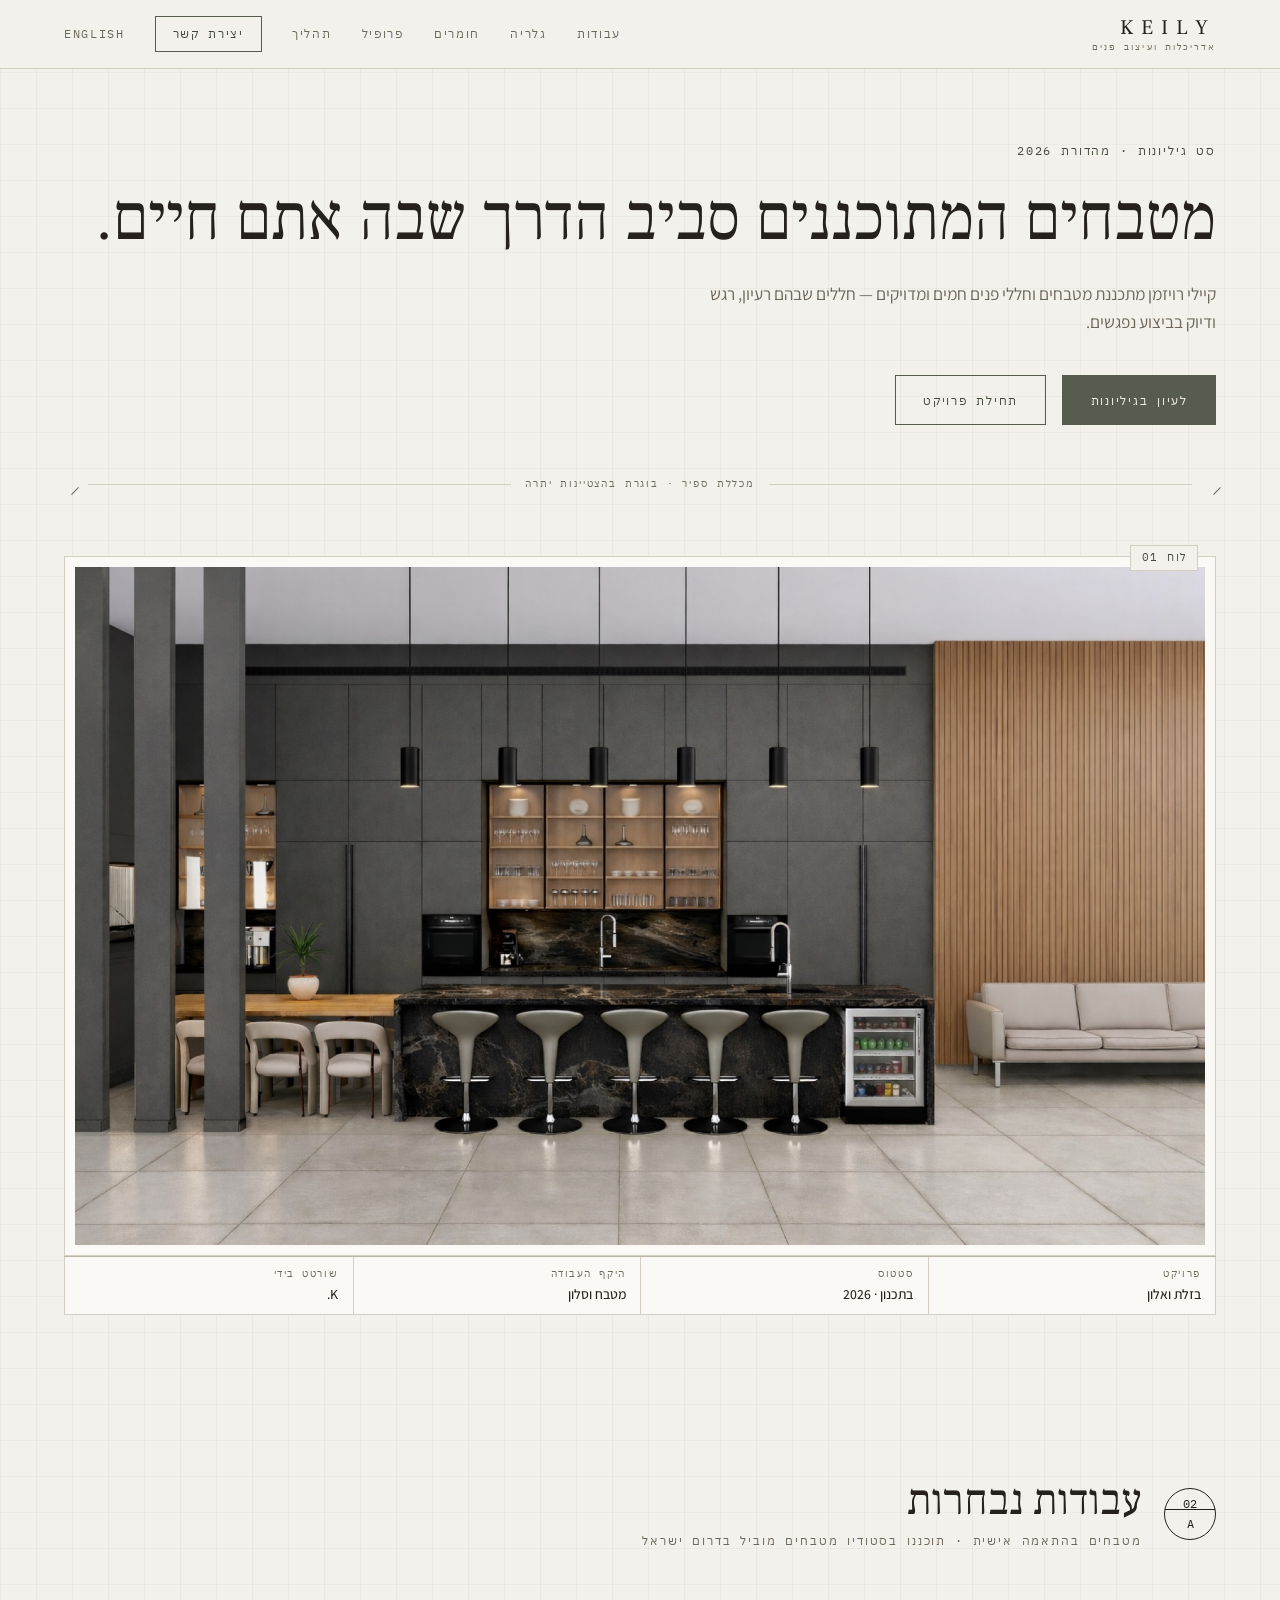
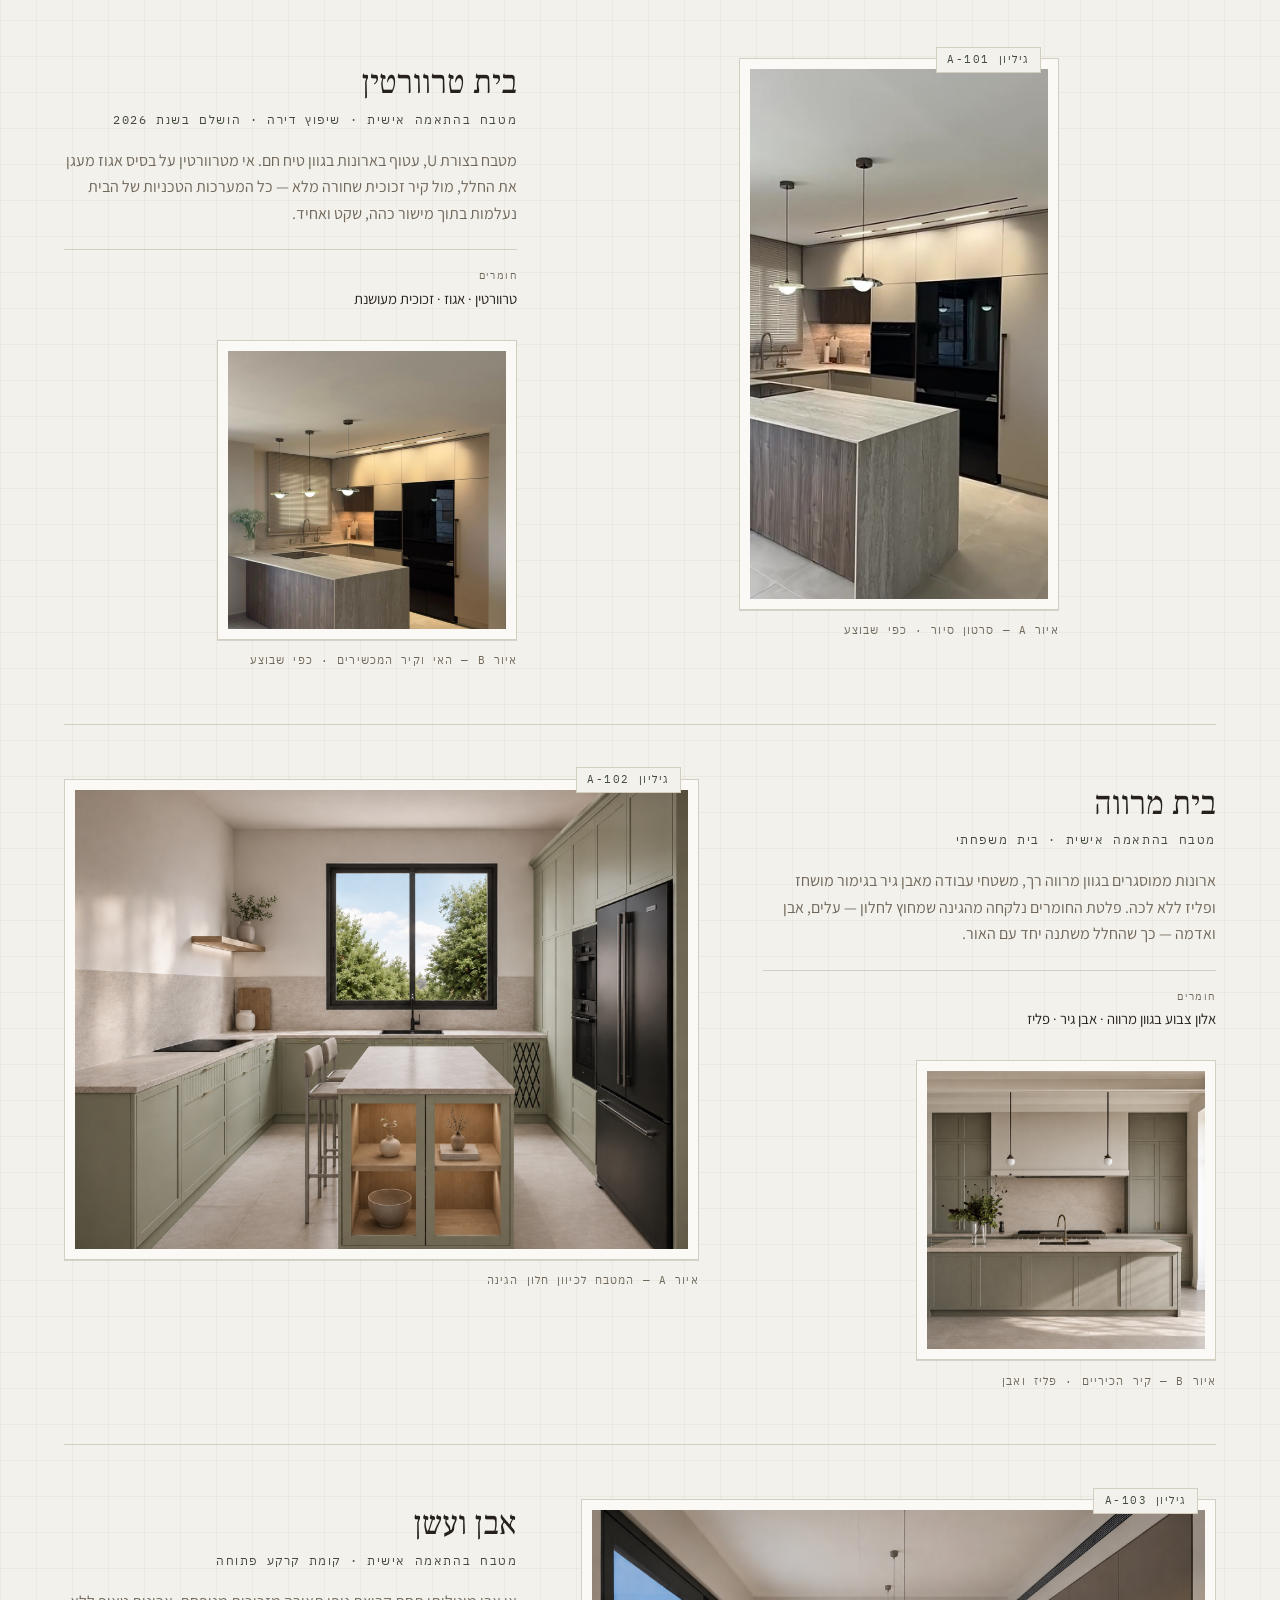
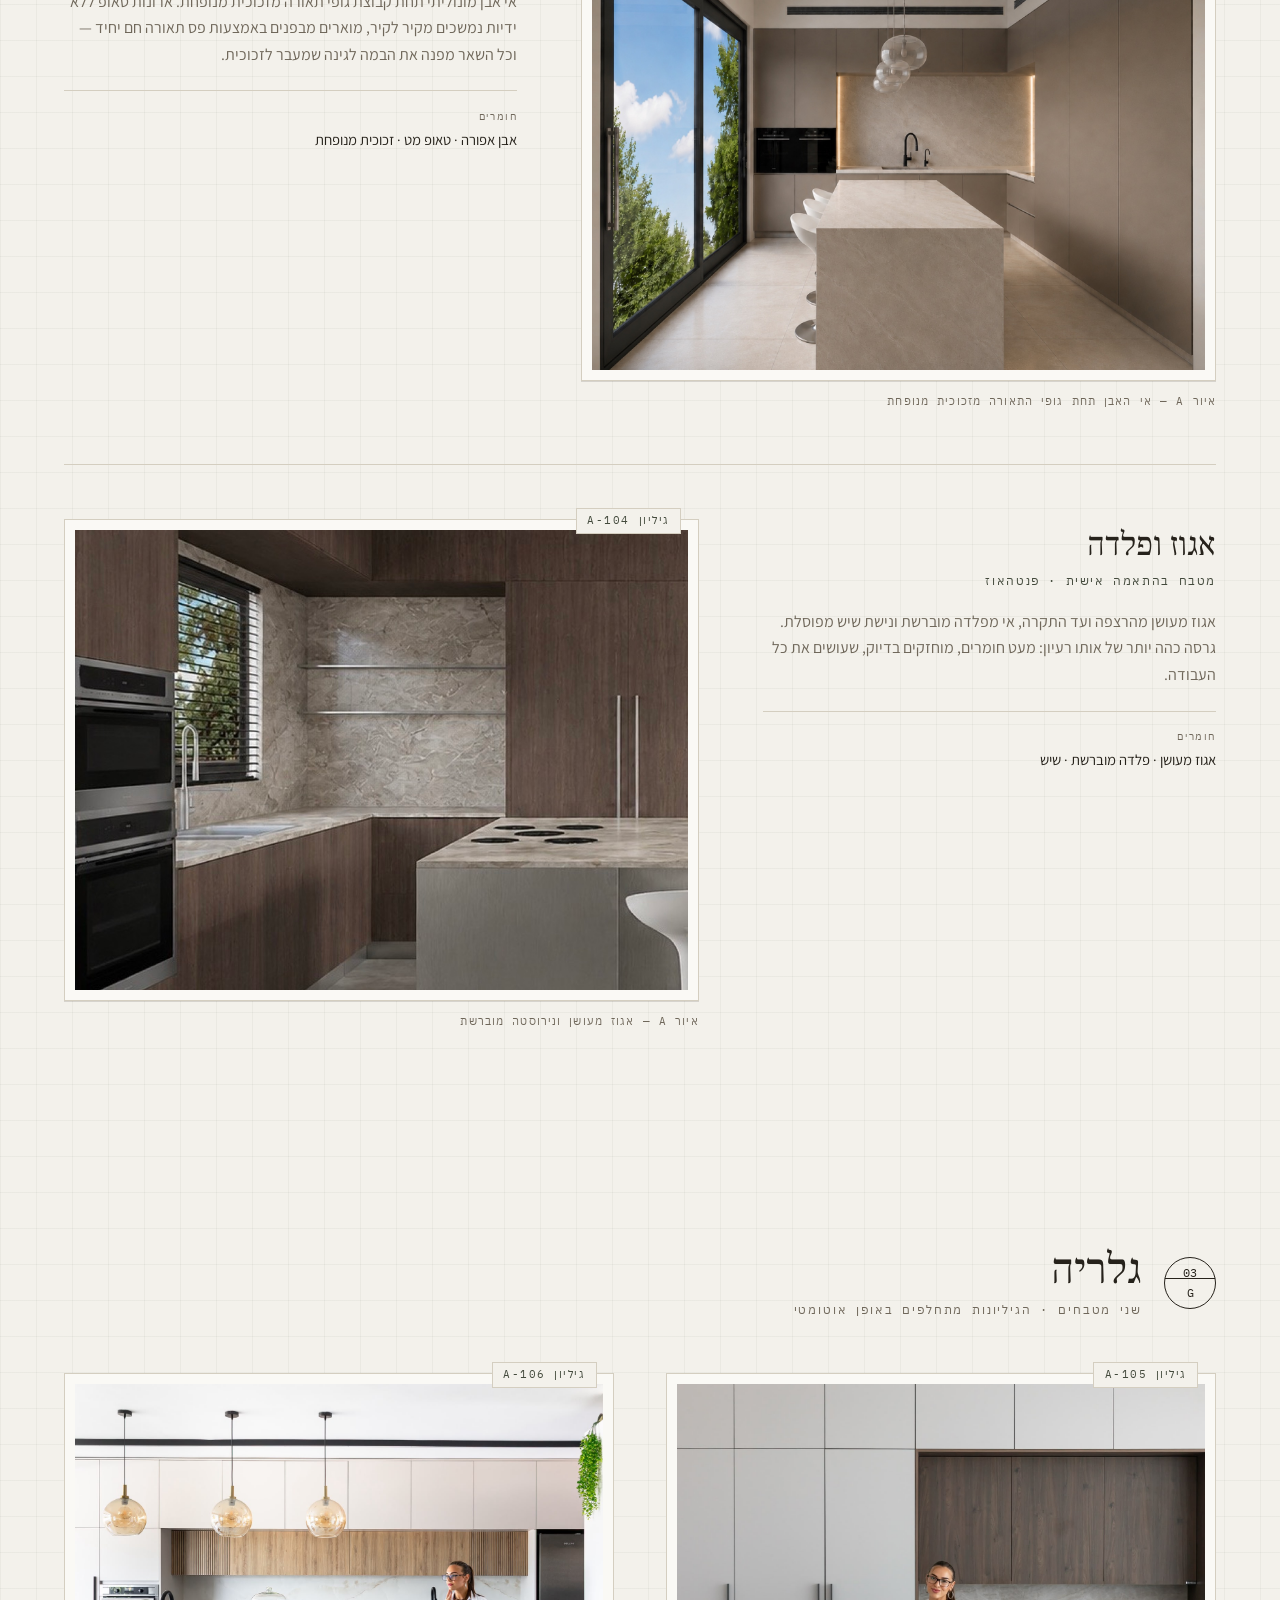
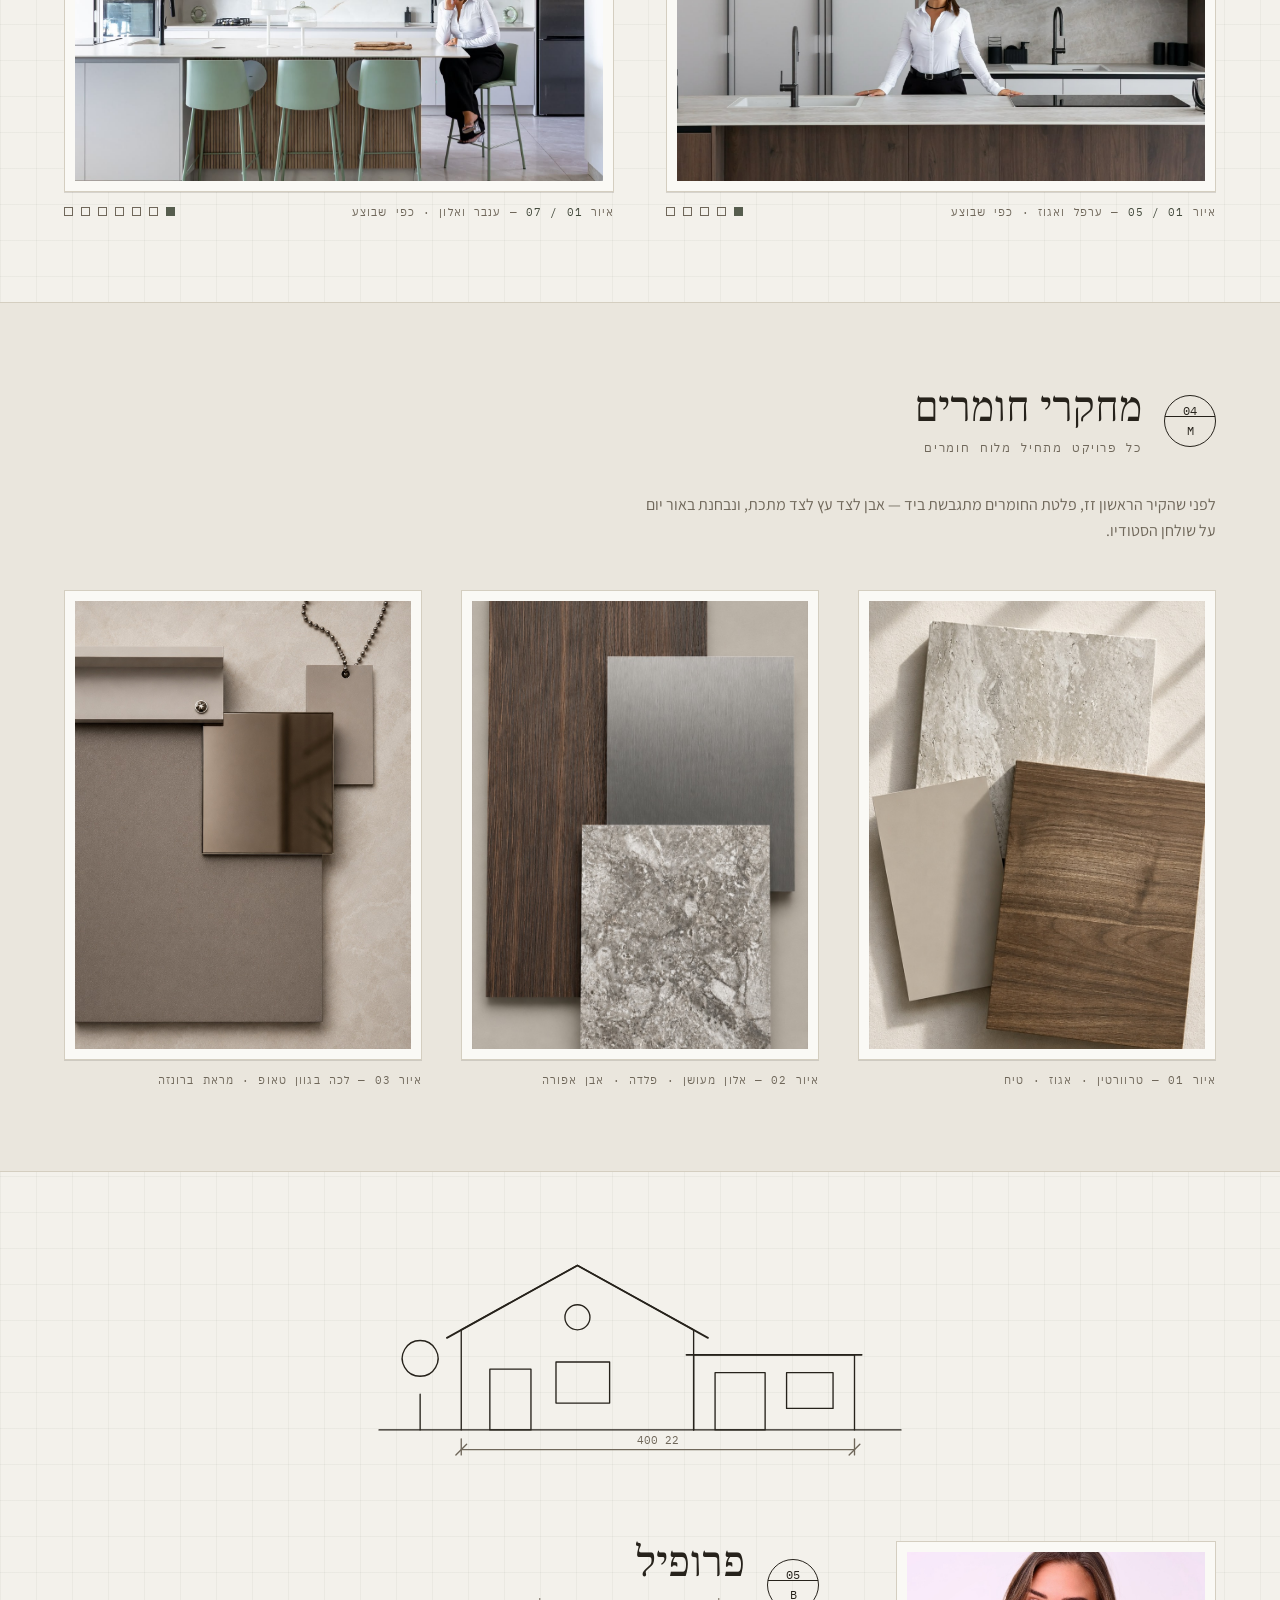
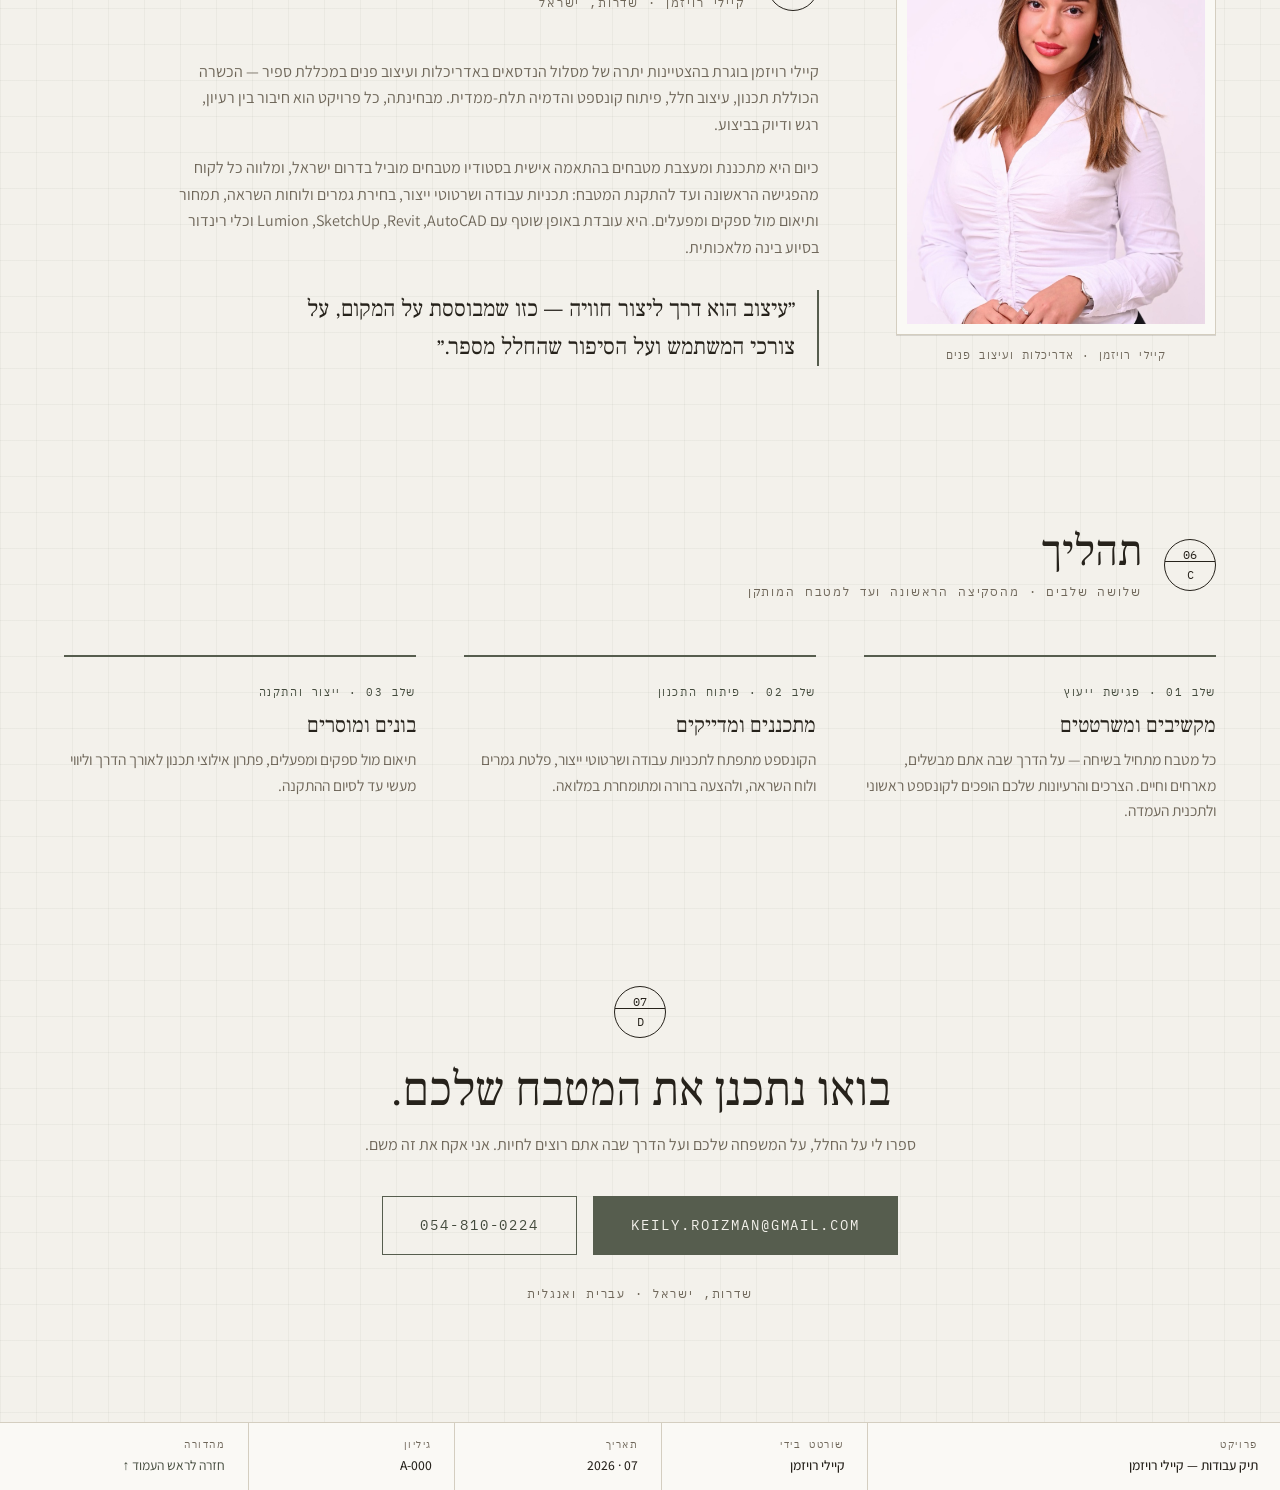
==== commit 91e7df79: "Hebrew RTL edition as primary site; English preserved at /en/ with language switch Co-Authored-By: C" ====
--- a/index.html
+++ b/index.html
@@ -1,29 +1,32 @@
 <!DOCTYPE html>
-<html lang="en">
+<html lang="he" dir="rtl">
 <head>
   <meta charset="UTF-8">
   <meta name="viewport" content="width=device-width, initial-scale=1.0">
-  <title>Keily Roizman — Architecture &amp; Interior Design</title>
-  <meta name="description" content="Keily Roizman is an architecture &amp; interior designer specializing in custom kitchens — warm, precise spaces where material, light and daily ritual meet. Sderot, Israel.">
+  <title>קיילי רויזמן — אדריכלות ועיצוב פנים</title>
+  <meta name="description" content="קיילי רויזמן — אדריכלות ועיצוב פנים. תכנון ועיצוב מטבחים בהתאמה אישית — חללים חמים ומדויקים שבהם רעיון, רגש ודיוק בביצוע נפגשים. שדרות, ישראל.">
   <link rel="icon" href="data:image/svg+xml,%3Csvg xmlns='http://www.w3.org/2000/svg' viewBox='0 0 32 32'%3E%3Cpath d='M4 28h24M8 28V16l8-7 8 7v12' fill='none' stroke='%23565D4E' stroke-width='2.4' stroke-linecap='round' stroke-linejoin='round'/%3E%3C/svg%3E">
   <link rel="preconnect" href="https://fonts.googleapis.com">
   <link rel="preconnect" href="https://fonts.gstatic.com" crossorigin>
-  <link href="https://fonts.googleapis.com/css2?family=Marcellus&family=Archivo:wght@400;500;600&family=IBM+Plex+Mono:wght@400;500&display=swap" rel="stylesheet">
+  <link href="https://fonts.googleapis.com/css2?family=Frank+Ruhl+Libre:wght@400;500&family=Assistant:wght@400;500;600&family=IBM+Plex+Sans+Hebrew:wght@400;500&family=IBM+Plex+Mono:wght@400;500&display=swap" rel="stylesheet">
   <link rel="stylesheet" href="style.css">
+  <link rel="alternate" hreflang="he" href="https://keily-roizman.com/">
+  <link rel="alternate" hreflang="en" href="https://keily-roizman.com/en/">
 </head>
 <body>
 
 <header class="site-header">
-  <a href="#top" class="wordmark">KEILY<span class="wordmark-sub">Architecture &amp; Interior Design</span></a>
+  <a href="#top" class="wordmark">KEILY<span class="wordmark-sub">אדריכלות ועיצוב פנים</span></a>
   <nav class="site-nav" id="nav">
-    <a href="#work">Work</a>
-    <a href="#gallery">Gallery</a>
-    <a href="#materials">Materials</a>
-    <a href="#profile">Profile</a>
-    <a href="#process">Process</a>
-    <a href="#contact" class="nav-contact">Contact</a>
+    <a href="#work">עבודות</a>
+    <a href="#gallery">גלריה</a>
+    <a href="#materials">חומרים</a>
+    <a href="#profile">פרופיל</a>
+    <a href="#process">תהליך</a>
+    <a href="#contact" class="nav-contact">יצירת קשר</a>
+    <a href="en/" lang="en" dir="ltr">English</a>
   </nav>
-  <button class="menu-toggle" aria-label="Open menu" aria-expanded="false" aria-controls="nav">
+  <button class="menu-toggle" aria-label="פתיחת תפריט" aria-expanded="false" aria-controls="nav">
     <span></span><span></span>
   </button>
 </header>
@@ -33,35 +36,35 @@
   <!-- ══════════ SHEET A-000 · COVER ══════════ -->
   <section class="hero">
     <div class="hero-text">
-      <p class="drafting-label">Drawing set · 2026 edition</p>
-      <h1>Kitchens drawn around the way you&nbsp;live.</h1>
+      <p class="drafting-label">סט גיליונות · מהדורת 2026</p>
+      <h1>מטבחים המתוכננים סביב הדרך שבה אתם&nbsp;חיים.</h1>
       <p class="lede">
-        Keily Roizman designs warm, precise kitchens and interiors — spaces
-        where an idea, an emotion and precision in execution meet.
+        קיילי רויזמן מתכננת מטבחים וחללי פנים חמים ומדויקים — חללים שבהם
+        רעיון, רגש ודיוק בביצוע נפגשים.
       </p>
       <div class="hero-actions">
-        <a href="#work" class="btn btn-solid">Open the sheets</a>
-        <a href="#contact" class="btn btn-line">Start a project</a>
+        <a href="#work" class="btn btn-solid">לעיון בגיליונות</a>
+        <a href="#contact" class="btn btn-line">תחילת פרויקט</a>
       </div>
       <div class="hero-dim" aria-hidden="true">
         <span class="dim-tick"></span>
         <span class="dim-line"></span>
-        <span class="dim-label">SAPIR COLLEGE · GRADUATED WITH HIGHEST HONORS</span>
+        <span class="dim-label">מכללת ספיר · בוגרת בהצטיינות יתרה</span>
         <span class="dim-line"></span>
         <span class="dim-tick"></span>
       </div>
     </div>
 
     <figure class="hero-figure">
-      <span class="sheet-tag">Plate 01</span>
+      <span class="sheet-tag">לוח 01</span>
       <div class="plate-frame">
-        <img src="assets/basalt-hero.jpg" alt="Dark lounge kitchen: a black marble bar island with sculpted stools, charcoal cabinetry, glass display cases and a wall of oak slats" fetchpriority="high">
+        <img src="assets/basalt-hero.jpg" alt="מטבח-סלון כהה: אי בר משיש שחור עם כיסאות בר מפוסלים, ארונות בגוון פחם, ויטרינות זכוכית וקיר חיפוי פסי אלון" fetchpriority="high">
       </div>
       <figcaption class="titleblock">
-        <div><span>Project</span><strong>Basalt &amp; Oak</strong></div>
-        <div><span>Status</span><strong>In design · 2026</strong></div>
-        <div><span>Scope</span><strong>Kitchen &amp; lounge</strong></div>
-        <div><span>Drawn by</span><strong>K.</strong></div>
+        <div><span>פרויקט</span><strong>בזלת ואלון</strong></div>
+        <div><span>סטטוס</span><strong>בתכנון · 2026</strong></div>
+        <div><span>היקף העבודה</span><strong>מטבח וסלון</strong></div>
+        <div><span>שורטט בידי</span><strong>K.</strong></div>
       </figcaption>
     </figure>
   </section>
@@ -71,8 +74,8 @@
     <header class="section-head reveal">
       <div class="callout" aria-hidden="true"><span>02</span><span>A</span></div>
       <div>
-        <h2>Selected Work</h2>
-        <p class="drafting-label">Custom kitchens · designed at a leading kitchen studio, southern Israel</p>
+        <h2>עבודות נבחרות</h2>
+        <p class="drafting-label">מטבחים בהתאמה אישית · תוכננו בסטודיו מטבחים מוביל בדרום ישראל</p>
       </div>
     </header>
 
@@ -80,30 +83,29 @@
     <article class="plate reveal">
       <div class="plate-media">
         <div class="film-portrait">
-          <span class="sheet-tag">Sheet A-101</span>
-          <div class="plate-frame">
-            <video autoplay muted loop playsinline poster="assets/travertine-poster.jpg" aria-label="Walkthrough film of the Travertine House kitchen">
+          <span class="sheet-tag">גיליון A-101</span>
+          <div class="plate-frame">
+            <video autoplay muted loop playsinline poster="assets/travertine-poster.jpg" aria-label="סרטון סיור במטבח בית טרוורטין">
               <source src="assets/travertine-film.mp4" type="video/mp4">
             </video>
           </div>
-          <p class="fig-caption">FIG. A — Walkthrough film · as built</p>
+          <p class="fig-caption">איור A — סרטון סיור · כפי שבוצע</p>
         </div>
       </div>
       <div class="plate-info">
-        <h3>Travertine House</h3>
-        <p class="plate-meta">Custom kitchen · apartment renovation · built 2026</p>
+        <h3>בית טרוורטין</h3>
+        <p class="plate-meta">מטבח בהתאמה אישית · שיפוץ דירה · הושלם בשנת 2026</p>
         <p class="plate-desc">
-          A U-shaped kitchen wrapped in warm plaster-toned cabinetry. A
-          travertine island on a walnut base anchors the room, set against a
-          full wall of black glass — the heavy machinery of the house
-          disappearing into one dark, quiet plane.
-        </p>
-        <p class="plate-materials"><span>Materials</span>Travertine · walnut · smoked glass</p>
+          מטבח בצורת U, עטוף בארונות בגוון טיח חם. אי מטרוורטין על בסיס אגוז
+          מעגן את החלל, מול קיר זכוכית שחורה מלא — כל המערכות הטכניות של
+          הבית נעלמות בתוך מישור כהה, שקט ואחיד.
+        </p>
+        <p class="plate-materials"><span>חומרים</span>טרוורטין · אגוז · זכוכית מעושנת</p>
         <div class="plate-detail">
           <div class="plate-frame">
-            <img src="assets/travertine-hero.jpg" alt="The travertine island on its walnut base, photographed after handover" loading="lazy">
-          </div>
-          <p class="fig-caption">FIG. B — Island &amp; appliance wall · as built</p>
+            <img src="assets/travertine-hero.jpg" alt="אי הטרוורטין על בסיס האגוז, מצולם לאחר מסירת הפרויקט" loading="lazy">
+          </div>
+          <p class="fig-caption">איור B — האי וקיר המכשירים · כפי שבוצע</p>
         </div>
       </div>
     </article>
@@ -111,26 +113,26 @@
     <!-- A-102 -->
     <article class="plate plate-flip reveal">
       <div class="plate-media">
-        <span class="sheet-tag">Sheet A-102</span>
-        <div class="plate-frame">
-          <img src="assets/sage-01.jpg" alt="Sage green framed kitchen with a stone-topped island, black-framed window and matte black refrigerator" loading="lazy">
-        </div>
-        <p class="fig-caption">FIG. A — Kitchen toward the garden window</p>
+        <span class="sheet-tag">גיליון A-102</span>
+        <div class="plate-frame">
+          <img src="assets/sage-01.jpg" alt="מטבח ממוסגר בירוק מרווה, עם אי בעל משטח אבן, חלון במסגרת שחורה ומקרר שחור מט" loading="lazy">
+        </div>
+        <p class="fig-caption">איור A — המטבח לכיוון חלון הגינה</p>
       </div>
       <div class="plate-info">
-        <h3>Sage House</h3>
-        <p class="plate-meta">Custom kitchen · family home</p>
+        <h3>בית מרווה</h3>
+        <p class="plate-meta">מטבח בהתאמה אישית · בית משפחתי</p>
         <p class="plate-desc">
-          Framed cabinetry in soft sage, honed limestone worktops and
-          unlacquered brass. The palette is taken from the garden outside the
-          window — leaf, stone and earth — so the room changes with the light.
-        </p>
-        <p class="plate-materials"><span>Materials</span>Sage-painted oak · limestone · brass</p>
+          ארונות ממוסגרים בגוון מרווה רך, משטחי עבודה מאבן גיר בגימור מושחז
+          ופליז ללא לכה. פלטת החומרים נלקחה מהגינה שמחוץ לחלון — עלים, אבן
+          ואדמה — כך שהחלל משתנה יחד עם האור.
+        </p>
+        <p class="plate-materials"><span>חומרים</span>אלון צבוע בגוון מרווה · אבן גיר · פליז</p>
         <div class="plate-detail">
           <div class="plate-frame">
-            <img src="assets/sage-02.jpg" alt="Detail of the sage kitchen: brass tap, stone splashback and glass pendants" loading="lazy">
-          </div>
-          <p class="fig-caption">FIG. B — Range wall · brass &amp; stone</p>
+            <img src="assets/sage-02.jpg" alt="פרט מהמטבח בגוון מרווה: ברז פליז, חיפוי קיר מאבן וגופי תאורה תלויים מזכוכית" loading="lazy">
+          </div>
+          <p class="fig-caption">איור B — קיר הכיריים · פליז ואבן</p>
         </div>
       </div>
     </article>
@@ -138,43 +140,42 @@
     <!-- A-103 -->
     <article class="plate reveal">
       <div class="plate-media">
-        <span class="sheet-tag">Sheet A-103</span>
-        <div class="plate-frame">
-          <img src="assets/taupe-01.jpg" alt="Minimal taupe kitchen with a monolithic stone island and blown glass pendants beside a full-height glass door" loading="lazy">
-        </div>
-        <p class="fig-caption">FIG. A — Stone island under blown-glass pendants</p>
+        <span class="sheet-tag">גיליון A-103</span>
+        <div class="plate-frame">
+          <img src="assets/taupe-01.jpg" alt="מטבח מינימליסטי בגוון טאופ, עם אי אבן מונוליתי וגופי תאורה מזכוכית מנופחת לצד דלת זכוכית בגובה מלא" loading="lazy">
+        </div>
+        <p class="fig-caption">איור A — אי האבן תחת גופי התאורה מזכוכית מנופחת</p>
       </div>
       <div class="plate-info">
-        <h3>Stone &amp; Smoke</h3>
-        <p class="plate-meta">Custom kitchen · open ground floor</p>
+        <h3>אבן ועשן</h3>
+        <p class="plate-meta">מטבח בהתאמה אישית · קומת קרקע פתוחה</p>
         <p class="plate-desc">
-          A monolithic stone island beneath a cluster of blown-glass pendants.
-          Handle-less taupe cabinetry runs wall to wall, lit from within by a
-          single warm reveal — everything else defers to the garden beyond the
-          glass.
-        </p>
-        <p class="plate-materials"><span>Materials</span>Grey stone · matte taupe · blown glass</p>
+          אי אבן מונוליתי תחת קבוצת גופי תאורה מזכוכית מנופחת. ארונות טאופ
+          ללא ידיות נמשכים מקיר לקיר, מוארים מבפנים באמצעות פס תאורה חם
+          יחיד — וכל השאר מפנה את הבמה לגינה שמעבר לזכוכית.
+        </p>
+        <p class="plate-materials"><span>חומרים</span>אבן אפורה · טאופ מט · זכוכית מנופחת</p>
       </div>
     </article>
 
     <!-- A-104 -->
     <article class="plate plate-flip reveal">
       <div class="plate-media">
-        <span class="sheet-tag">Sheet A-104</span>
-        <div class="plate-frame">
-          <img src="assets/walnut-01.jpg" alt="Dark fumed walnut kitchen with a brushed steel island and marble splashback niche" loading="lazy">
-        </div>
-        <p class="fig-caption">FIG. A — Fumed walnut &amp; brushed steel</p>
+        <span class="sheet-tag">גיליון A-104</span>
+        <div class="plate-frame">
+          <img src="assets/walnut-01.jpg" alt="מטבח אגוז כהה מעושן, עם אי מנירוסטה מוברשת ונישה מחופה שיש" loading="lazy">
+        </div>
+        <p class="fig-caption">איור A — אגוז מעושן ונירוסטה מוברשת</p>
       </div>
       <div class="plate-info">
-        <h3>Walnut &amp; Steel</h3>
-        <p class="plate-meta">Custom kitchen · penthouse</p>
+        <h3>אגוז ופלדה</h3>
+        <p class="plate-meta">מטבח בהתאמה אישית · פנטהאוז</p>
         <p class="plate-desc">
-          Floor-to-ceiling fumed walnut, a brushed-steel island and a carved
-          marble niche. A darker register of the same idea: few materials,
-          held with precision, doing all the talking.
-        </p>
-        <p class="plate-materials"><span>Materials</span>Fumed walnut · brushed steel · marble</p>
+          אגוז מעושן מהרצפה ועד התקרה, אי מפלדה מוברשת ונישת שיש מפוסלת.
+          גרסה כהה יותר של אותו רעיון: מעט חומרים, מוחזקים בדיוק, שעושים את
+          כל העבודה.
+        </p>
+        <p class="plate-materials"><span>חומרים</span>אגוז מעושן · פלדה מוברשת · שיש</p>
       </div>
     </article>
   </section>
@@ -184,45 +185,45 @@
     <header class="section-head reveal">
       <div class="callout" aria-hidden="true"><span>03</span><span>G</span></div>
       <div>
-        <h2>Gallery</h2>
-        <p class="drafting-label">Two kitchens · plates cycle on their own</p>
+        <h2>גלריה</h2>
+        <p class="drafting-label">שני מטבחים · הגיליונות מתחלפים באופן אוטומטי</p>
       </div>
     </header>
 
     <div class="gallery-grid">
       <figure class="gallery-plate reveal">
-        <span class="sheet-tag">Sheet A-105</span>
-        <div class="plate-frame">
-          <div class="slides" role="group" aria-roledescription="carousel" aria-label="Mist &amp; Walnut — photographs">
-            <img src="assets/mist-01.jpg" class="active" alt="Keily at the pale stone island of the mist-grey and walnut kitchen, black taps to either side" loading="lazy">
-            <img src="assets/mist-02.jpg" alt="Full elevation of the mist-grey kitchen: tall handle-less cabinetry around a dark walnut niche" loading="lazy">
-            <img src="assets/mist-03.jpg" alt="Detail of the walnut base units beneath the pale stone worktop" loading="lazy">
-            <img src="assets/mist-04.jpg" alt="Portrait view of the tall mist-grey cabinetry and dark walnut wall units" loading="lazy">
-            <img src="assets/mist-05.jpg" alt="Portrait detail of the stone island with its matte black tap" loading="lazy">
+        <span class="sheet-tag">גיליון A-105</span>
+        <div class="plate-frame">
+          <div class="slides" role="group" aria-roledescription="קרוסלה" aria-label="ערפל ואגוז — תצלומים">
+            <img src="assets/mist-01.jpg" class="active" alt="קיילי ליד אי האבן הבהיר במטבח בגווני אפור-ערפילי ואגוז, עם ברזים שחורים משני צדדיו" loading="lazy">
+            <img src="assets/mist-02.jpg" alt="חזית מלאה של המטבח בגוון אפור-ערפילי: ארונות גבוהים ללא ידיות המקיפים נישת אגוז כהה" loading="lazy">
+            <img src="assets/mist-03.jpg" alt="פרט של יחידות הבסיס מאגוז מתחת למשטח האבן הבהיר" loading="lazy">
+            <img src="assets/mist-04.jpg" alt="מבט אנכי על הארונות הגבוהים בגוון אפור-ערפילי ועל יחידות הקיר מאגוז כהה" loading="lazy">
+            <img src="assets/mist-05.jpg" alt="פרט של אי האבן עם הברז השחור המט שלו" loading="lazy">
           </div>
         </div>
         <figcaption class="gallery-caption">
-          <p class="fig-caption">FIG. <span class="slide-count">01 / 05</span> — Mist &amp; Walnut · as built</p>
-          <div class="slide-dots" aria-label="Choose photograph"></div>
+          <p class="fig-caption">איור <span class="slide-count">01 / 05</span> — ערפל ואגוז · כפי שבוצע</p>
+          <div class="slide-dots" aria-label="בחירת תצלום"></div>
         </figcaption>
       </figure>
 
       <figure class="gallery-plate reveal">
-        <span class="sheet-tag">Sheet A-106</span>
-        <div class="plate-frame">
-          <div class="slides" role="group" aria-roledescription="carousel" aria-label="Amber &amp; Oak — photographs">
-            <img src="assets/amber-01.jpg" class="active" alt="The oak-slat kitchen under amber glass pendants, sage green stools drawn up to the island" loading="lazy">
-            <img src="assets/amber-02.jpg" alt="White kitchen run with fluted oak cabinets and a marble-veined splashback" loading="lazy">
-            <img src="assets/amber-03.jpg" alt="The island and pendants seen from the living space" loading="lazy">
-            <img src="assets/amber-04.jpg" alt="Detail of the fluted oak paneling on the island" loading="lazy">
-            <img src="assets/amber-05.jpg" alt="The cooking wall with black tap and warm oak upper cabinets" loading="lazy">
-            <img src="assets/amber-06.jpg" alt="Wide view of the open kitchen and dining space" loading="lazy">
-            <img src="assets/amber-07.jpg" alt="Portrait detail of the amber glass pendants above the stone worktop" loading="lazy">
+        <span class="sheet-tag">גיליון A-106</span>
+        <div class="plate-frame">
+          <div class="slides" role="group" aria-roledescription="קרוסלה" aria-label="ענבר ואלון — תצלומים">
+            <img src="assets/amber-01.jpg" class="active" alt="מטבח חיפוי פסי אלון תחת גופי תאורה תלויים מזכוכית ענבר, עם כיסאות בר ירוקים בגוון מרווה סביב האי" loading="lazy">
+            <img src="assets/amber-02.jpg" alt="רצף מטבח לבן עם ארונות אלון מחורצים וחיפוי קיר בעל עורקי שיש" loading="lazy">
+            <img src="assets/amber-03.jpg" alt="האי וגופי התאורה כפי שנראים מאזור הסלון" loading="lazy">
+            <img src="assets/amber-04.jpg" alt="פרט חיפוי האלון המחורץ על האי" loading="lazy">
+            <img src="assets/amber-05.jpg" alt="קיר הבישול עם ברז שחור וארונות עליונים מעץ אלון חם" loading="lazy">
+            <img src="assets/amber-06.jpg" alt="מבט רחב על המטבח הפתוח ופינת האוכל" loading="lazy">
+            <img src="assets/amber-07.jpg" alt="פרט אנכי של גופי התאורה מזכוכית ענבר מעל משטח האבן" loading="lazy">
           </div>
         </div>
         <figcaption class="gallery-caption">
-          <p class="fig-caption">FIG. <span class="slide-count">01 / 07</span> — Amber &amp; Oak · as built</p>
-          <div class="slide-dots" aria-label="Choose photograph"></div>
+          <p class="fig-caption">איור <span class="slide-count">01 / 07</span> — ענבר ואלון · כפי שבוצע</p>
+          <div class="slide-dots" aria-label="בחירת תצלום"></div>
         </figcaption>
       </figure>
     </div>
@@ -234,32 +235,32 @@
       <header class="section-head reveal">
         <div class="callout" aria-hidden="true"><span>04</span><span>M</span></div>
         <div>
-          <h2>Material Studies</h2>
-          <p class="drafting-label">Every project begins as a flat-lay</p>
+          <h2>מחקרי חומרים</h2>
+          <p class="drafting-label">כל פרויקט מתחיל מלוח חומרים</p>
         </div>
       </header>
       <p class="materials-lede reveal">
-        Before the first wall moves, the palette is settled by hand — stone
-        against timber against metal, checked in daylight on the studio table.
+        לפני שהקיר הראשון זז, פלטת החומרים מתגבשת ביד — אבן לצד עץ לצד
+        מתכת, ונבחנת באור יום על שולחן הסטודיו.
       </p>
       <div class="materials-grid">
         <figure class="reveal">
           <div class="plate-frame">
-            <img src="assets/materials-01.jpg" alt="Flat-lay of travertine, walnut and warm plaster samples" loading="lazy">
-          </div>
-          <figcaption class="fig-caption">FIG. 01 — Travertine · walnut · plaster</figcaption>
+            <img src="assets/materials-01.jpg" alt="לוח חומרים של טרוורטין, אגוז ודוגמאות טיח חמות" loading="lazy">
+          </div>
+          <figcaption class="fig-caption">איור 01 — טרוורטין · אגוז · טיח</figcaption>
         </figure>
         <figure class="reveal">
           <div class="plate-frame">
-            <img src="assets/materials-02.jpg" alt="Flat-lay of fumed oak, brushed steel and grey stone samples" loading="lazy">
-          </div>
-          <figcaption class="fig-caption">FIG. 02 — Fumed oak · steel · grey stone</figcaption>
+            <img src="assets/materials-02.jpg" alt="לוח חומרים של אלון מעושן, פלדה מוברשת ואבן אפורה" loading="lazy">
+          </div>
+          <figcaption class="fig-caption">איור 02 — אלון מעושן · פלדה · אבן אפורה</figcaption>
         </figure>
         <figure class="reveal">
           <div class="plate-frame">
-            <img src="assets/materials-03.jpg" alt="Flat-lay of taupe lacquer and bronze mirror samples on limestone" loading="lazy">
-          </div>
-          <figcaption class="fig-caption">FIG. 03 — Taupe lacquer · bronze mirror</figcaption>
+            <img src="assets/materials-03.jpg" alt="לוח חומרים של לכה בגוון טאופ ומראת ברונזה על אבן גיר" loading="lazy">
+          </div>
+          <figcaption class="fig-caption">איור 03 — לכה בגוון טאופ · מראת ברונזה</figcaption>
         </figure>
       </div>
     </div>
@@ -292,36 +293,35 @@
     <div class="profile-grid">
       <figure class="profile-side reveal">
         <div class="plate-frame">
-          <img src="assets/keily-portrait.jpg" alt="Portrait of Keily, architect" loading="lazy">
-        </div>
-        <figcaption class="fig-caption">Keily Roizman · Architecture &amp; interior design</figcaption>
+          <img src="assets/keily-portrait.jpg" alt="דיוקן של קיילי, אדריכלית" loading="lazy">
+        </div>
+        <figcaption class="fig-caption">קיילי רויזמן · אדריכלות ועיצוב פנים</figcaption>
       </figure>
       <div class="profile-text reveal">
         <header class="section-head">
           <div class="callout" aria-hidden="true"><span>05</span><span>B</span></div>
           <div>
-            <h2>Profile</h2>
-            <p class="drafting-label">Keily Roizman · Sderot, Israel</p>
+            <h2>פרופיל</h2>
+            <p class="drafting-label">קיילי רויזמן · שדרות, ישראל</p>
           </div>
         </header>
         <p>
-          Keily Roizman graduated with highest honors from the Practical
-          Engineering program in Architecture and Interior Design at Sapir
-          College — training that spans planning, spatial design, concept
-          development and 3D visualization. For her, every project is a
-          connection between an idea, an emotion, and precision in execution.
+          קיילי רויזמן בוגרת בהצטיינות יתרה של מסלול הנדסאים באדריכלות
+          ועיצוב פנים במכללת ספיר — הכשרה הכוללת תכנון, עיצוב חלל, פיתוח
+          קונספט והדמיה תלת-ממדית. מבחינתה, כל פרויקט הוא חיבור בין רעיון,
+          רגש ודיוק בביצוע.
         </p>
         <p>
-          Today she plans and designs custom kitchens at a leading kitchen
-          studio in southern Israel, accompanying each client from the first
-          consultation to the installed kitchen: working plans and
-          manufacturing drawings, finishes and mood boards, pricing, and
-          coordination with suppliers and factories. She works fluently in
-          AutoCAD, Revit, SketchUp, Lumion and AI-assisted rendering.
+          כיום היא מתכננת ומעצבת מטבחים בהתאמה אישית בסטודיו מטבחים מוביל
+          בדרום ישראל, ומלווה כל לקוח מהפגישה הראשונה ועד להתקנת המטבח:
+          תכניות עבודה ושרטוטי ייצור, בחירת גמרים ולוחות השראה, תמחור
+          ותיאום מול ספקים ומפעלים. היא עובדת באופן שוטף עם
+          <span dir="ltr">AutoCAD</span>,&nbsp;<span dir="ltr">Revit</span>,&nbsp;<span dir="ltr">SketchUp</span>,&nbsp;<span dir="ltr">Lumion</span>
+          וכלי רינדור בסיוע בינה מלאכותית.
         </p>
         <blockquote>
-          “Design is a way to create an experience — rooted in the place, the
-          user's needs, and the story the space tells.”
+          ״עיצוב הוא דרך ליצור חוויה — כזו שמבוססת על המקום, על צורכי
+          המשתמש ועל הסיפור שהחלל מספר.״
         </blockquote>
       </div>
     </div>
@@ -332,25 +332,25 @@
     <header class="section-head reveal">
       <div class="callout" aria-hidden="true"><span>06</span><span>C</span></div>
       <div>
-        <h2>Process</h2>
-        <p class="drafting-label">Three phases · first sketch to installed kitchen</p>
+        <h2>תהליך</h2>
+        <p class="drafting-label">שלושה שלבים · מהסקיצה הראשונה ועד למטבח המותקן</p>
       </div>
     </header>
     <ol class="phases">
       <li class="reveal">
-        <span class="phase-tag">Phase 01 · Consultation</span>
-        <h3>Listen &amp; Sketch</h3>
-        <p>Every kitchen begins with a conversation — how you cook, gather and live. Your needs and ideas become a first concept and layout.</p>
+        <span class="phase-tag">שלב 01 · פגישת ייעוץ</span>
+        <h3>מקשיבים ומשרטטים</h3>
+        <p>כל מטבח מתחיל בשיחה — על הדרך שבה אתם מבשלים, מארחים וחיים. הצרכים והרעיונות שלכם הופכים לקונספט ראשוני ולתכנית העמדה.</p>
       </li>
       <li class="reveal">
-        <span class="phase-tag">Phase 02 · Design development</span>
-        <h3>Draw &amp; Refine</h3>
-        <p>The concept becomes working plans and manufacturing drawings, a finishes palette and mood board, and a clear, fully priced proposal.</p>
+        <span class="phase-tag">שלב 02 · פיתוח התכנון</span>
+        <h3>מתכננים ומדייקים</h3>
+        <p>הקונספט מתפתח לתכניות עבודה ושרטוטי ייצור, פלטת גמרים ולוח השראה, ולהצעה ברורה ומתומחרת במלואה.</p>
       </li>
       <li class="reveal">
-        <span class="phase-tag">Phase 03 · Production &amp; installation</span>
-        <h3>Build &amp; Deliver</h3>
-        <p>Coordination with suppliers and factories, resolving planning constraints along the way, and hands-on support through installation.</p>
+        <span class="phase-tag">שלב 03 · ייצור והתקנה</span>
+        <h3>בונים ומוסרים</h3>
+        <p>תיאום מול ספקים ומפעלים, פתרון אילוצי תכנון לאורך הדרך וליווי מעשי עד לסיום ההתקנה.</p>
       </li>
     </ol>
   </section>
@@ -359,25 +359,25 @@
   <section id="contact" class="section contact">
     <div class="contact-inner reveal">
       <div class="callout callout-center" aria-hidden="true"><span>07</span><span>D</span></div>
-      <h2>Let's design your kitchen.</h2>
-      <p>Tell me about your space, your family, and how you want to live. I'll take it from there.</p>
+      <h2>בואו נתכנן את המטבח שלכם.</h2>
+      <p>ספרו לי על החלל, על המשפחה שלכם ועל הדרך שבה אתם רוצים לחיות. אני אקח את זה משם.</p>
       <div class="contact-actions">
-        <a class="btn btn-solid btn-lg" id="contact-email" href="#" rel="nofollow">Email the studio</a>
-        <a class="btn btn-line btn-lg" id="contact-phone" href="#" rel="nofollow">Call the studio</a>
-      </div>
-      <noscript><p class="drafting-label">Enable JavaScript to see the studio's contact details.</p></noscript>
-      <p class="drafting-label contact-meta">Sderot, Israel · Hebrew &amp; English</p>
+        <a class="btn btn-solid btn-lg" id="contact-email" href="#" rel="nofollow" dir="ltr">שליחת מייל</a>
+        <a class="btn btn-line btn-lg" id="contact-phone" href="#" rel="nofollow" dir="ltr">התקשרו</a>
+      </div>
+      <noscript><p class="drafting-label">כדי לראות את פרטי הקשר יש להפעיל JavaScript.</p></noscript>
+      <p class="drafting-label contact-meta">שדרות, ישראל · עברית ואנגלית</p>
     </div>
   </section>
 
 </main>
 
 <footer class="titleblock-footer">
-  <div><span>Project</span><strong>Portfolio — Keily Roizman</strong></div>
-  <div><span>Drawn by</span><strong>Keily Roizman</strong></div>
-  <div><span>Date</span><strong>07 · 2026</strong></div>
-  <div><span>Sheet</span><strong>A-000</strong></div>
-  <div class="tb-last"><span>Revision</span><a href="#top">Back to top ↑</a></div>
+  <div><span>פרויקט</span><strong>תיק עבודות — קיילי רויזמן</strong></div>
+  <div><span>שורטט בידי</span><strong>קיילי רויזמן</strong></div>
+  <div><span>תאריך</span><strong>07 · 2026</strong></div>
+  <div><span>גיליון</span><strong>A-000</strong></div>
+  <div class="tb-last"><span>מהדורה</span><a href="#top">חזרה לראש העמוד ↑</a></div>
 </footer>
 
 <script>
@@ -418,7 +418,7 @@
     imgs.forEach((_, n) => {
       const dot = document.createElement('button');
       dot.type = 'button';
-      dot.setAttribute('aria-label', 'Photograph ' + (n + 1) + ' of ' + imgs.length);
+      dot.setAttribute('aria-label', 'תצלום ' + (n + 1) + ' מתוך ' + imgs.length);
       if (n === 0) dot.classList.add('active');
       dot.addEventListener('click', () => { show(n); restart(); });
       dots.appendChild(dot);
--- a/style.css
+++ b/style.css
@@ -21,6 +21,15 @@
   --display: "Marcellus", "Palatino", Georgia, serif;
   --body:    "Archivo", -apple-system, "Helvetica Neue", sans-serif;
   --mono:    "IBM Plex Mono", ui-monospace, "SF Mono", monospace;
+}
+
+/* Hebrew edition: same drawing-set voice, Hebrew-native typefaces.
+   Frank Ruhl Libre ↔ Marcellus, Assistant ↔ Archivo,
+   IBM Plex Sans Hebrew backs up Plex Mono for Hebrew drafting labels. */
+:root:lang(he) {
+  --display: "Frank Ruhl Libre", "Marcellus", Georgia, serif;
+  --body:    "Assistant", "Archivo", -apple-system, sans-serif;
+  --mono:    "IBM Plex Mono", "IBM Plex Sans Hebrew", ui-monospace, monospace;
 }
 
 @media (prefers-color-scheme: dark) {
@@ -82,7 +91,7 @@
 .sheet-tag {
   position: absolute;
   top: -0.7rem;
-  left: 1.1rem;
+  inset-inline-start: 1.1rem;
   z-index: 2;
   font-family: var(--mono);
   font-size: 0.68rem;
@@ -294,7 +303,7 @@
   gap: 0.05rem;
 }
 
-.titleblock div:not(:last-child) { border-right: 1px solid var(--line); }
+.titleblock div:not(:last-child) { border-inline-end: 1px solid var(--line); }
 
 .titleblock span, .titleblock-footer span {
   font-family: var(--mono);
@@ -551,8 +560,8 @@
   font-family: var(--display);
   font-size: clamp(1.2rem, 2vw, 1.45rem);
   color: var(--ink);
-  border-left: 2px solid var(--accent);
-  padding-left: 1.4rem;
+  border-inline-start: 2px solid var(--accent);
+  padding-inline-start: 1.4rem;
   margin-top: 1.8rem;
   max-width: 34rem;
 }
@@ -610,13 +619,13 @@
 
 .titleblock-footer div {
   padding: 0.85rem clamp(0.8rem, 2vw, 1.4rem);
-  border-right: 1px solid var(--line);
+  border-inline-end: 1px solid var(--line);
   display: flex;
   flex-direction: column;
   gap: 0.1rem;
 }
 
-.titleblock-footer div:last-child { border-right: none; }
+.titleblock-footer div:last-child { border-inline-end: none; }
 
 .titleblock-footer strong {
   font-weight: 500;
@@ -668,6 +677,11 @@
 }
 
 @media (max-width: 640px) {
+  /* the credentials line is nowrap on desktop; on narrow phones it must
+     wrap or it drags the whole hero wider than the screen */
+  .hero-dim { gap: 0.6rem; }
+  .hero-dim .dim-label { white-space: normal; text-align: center; }
+
   .menu-toggle {
     display: flex;
     flex-direction: column;
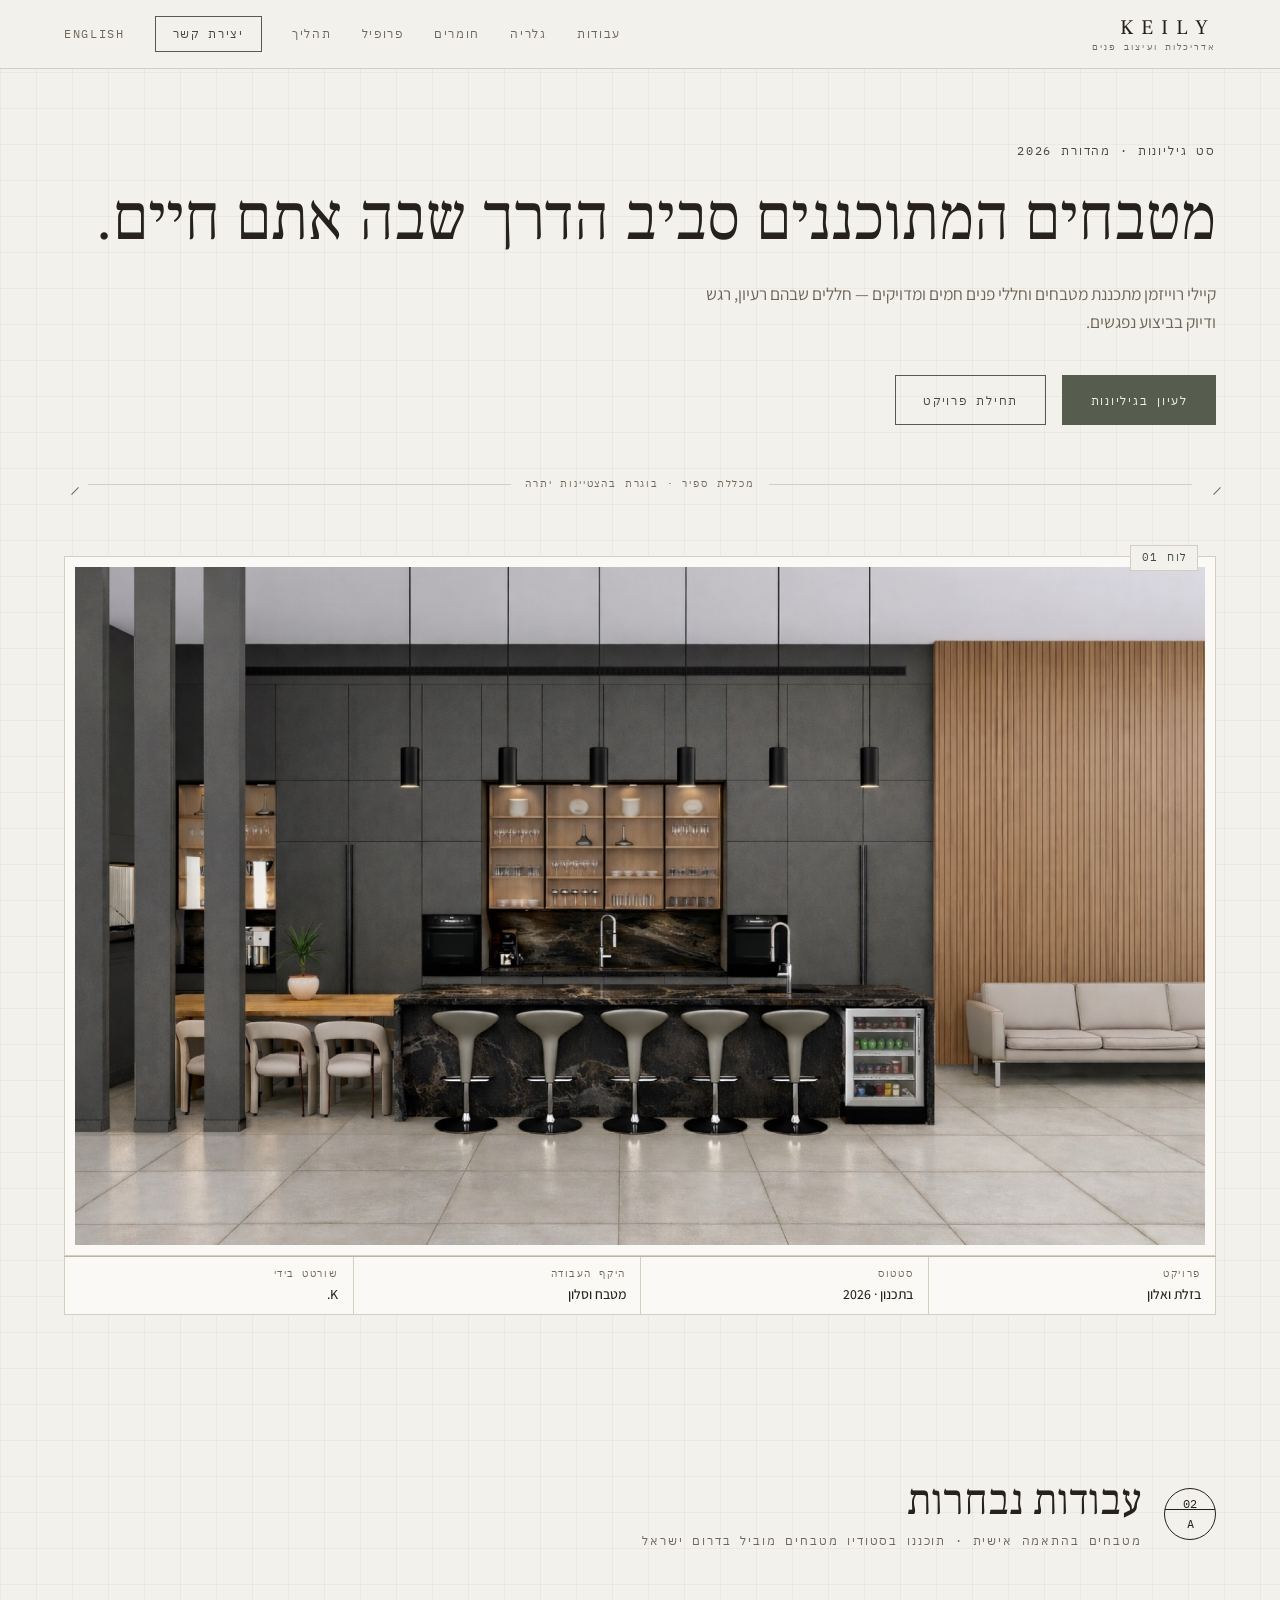
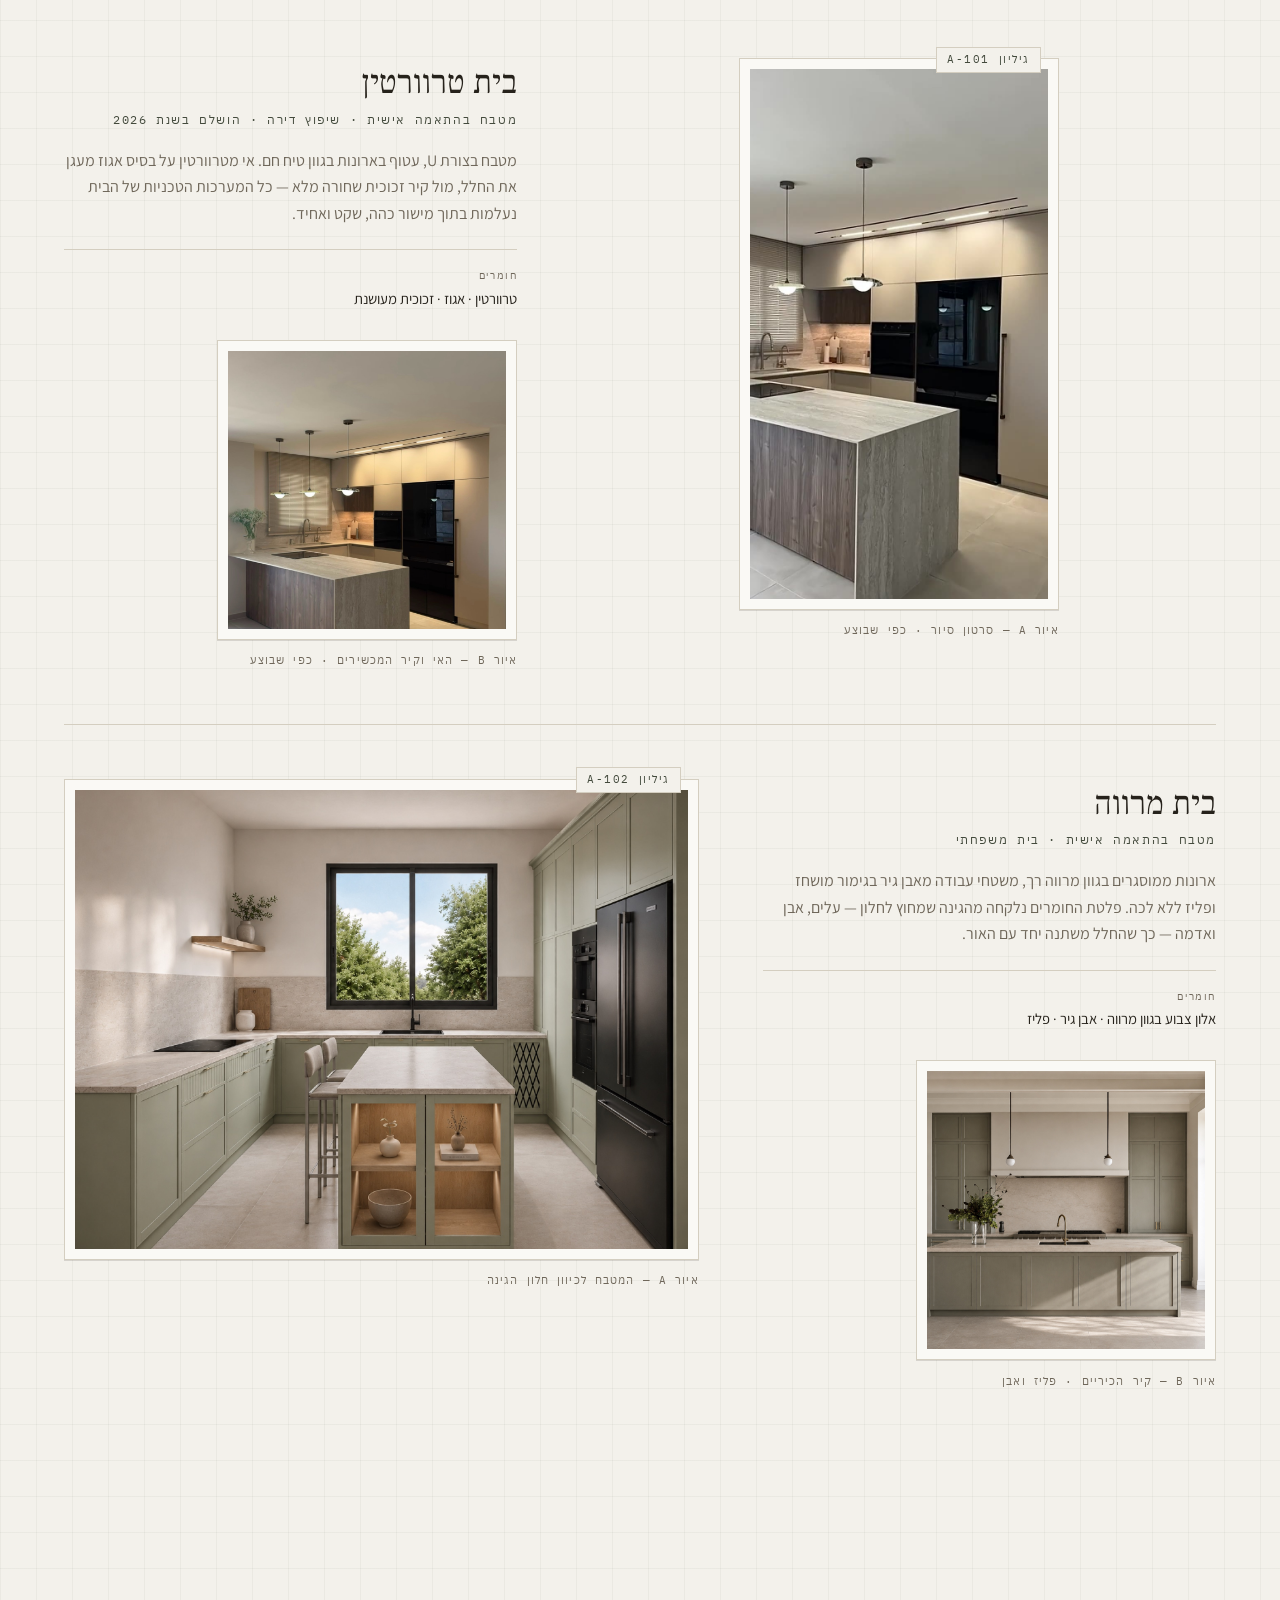
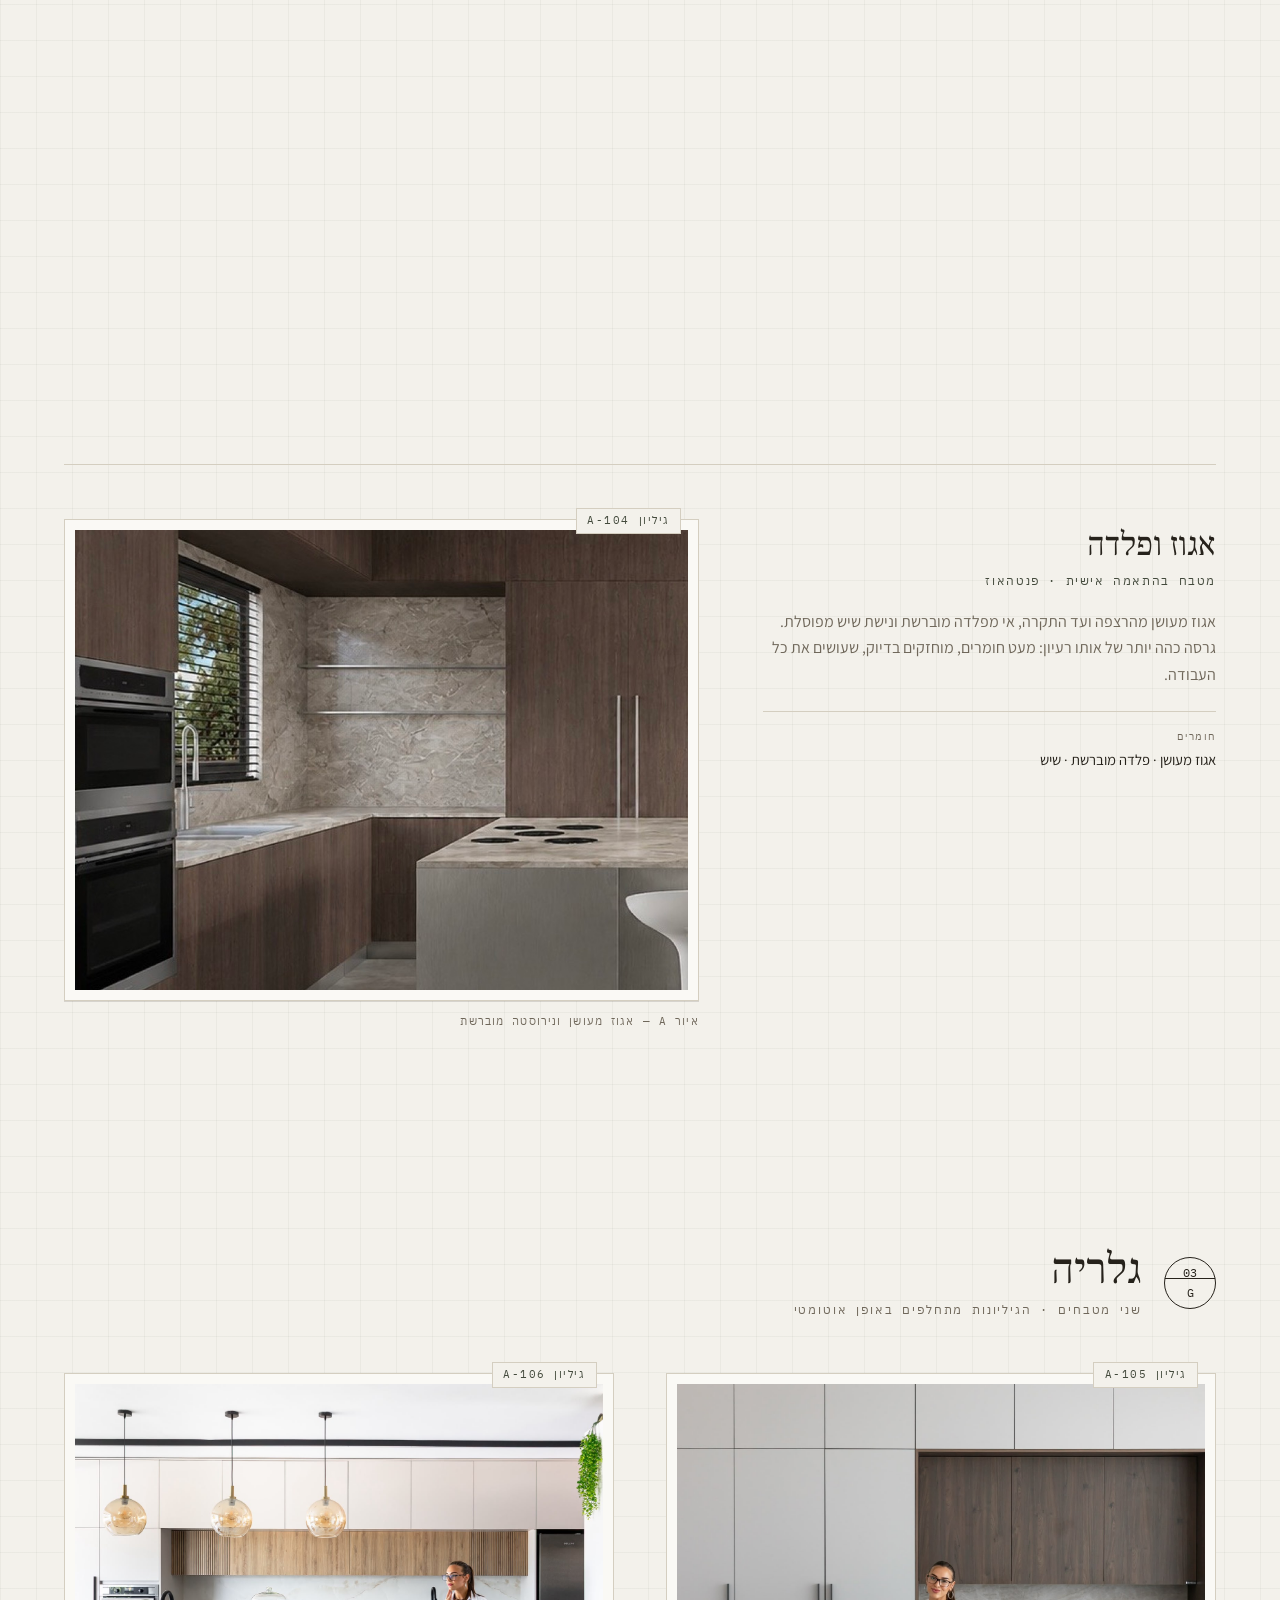
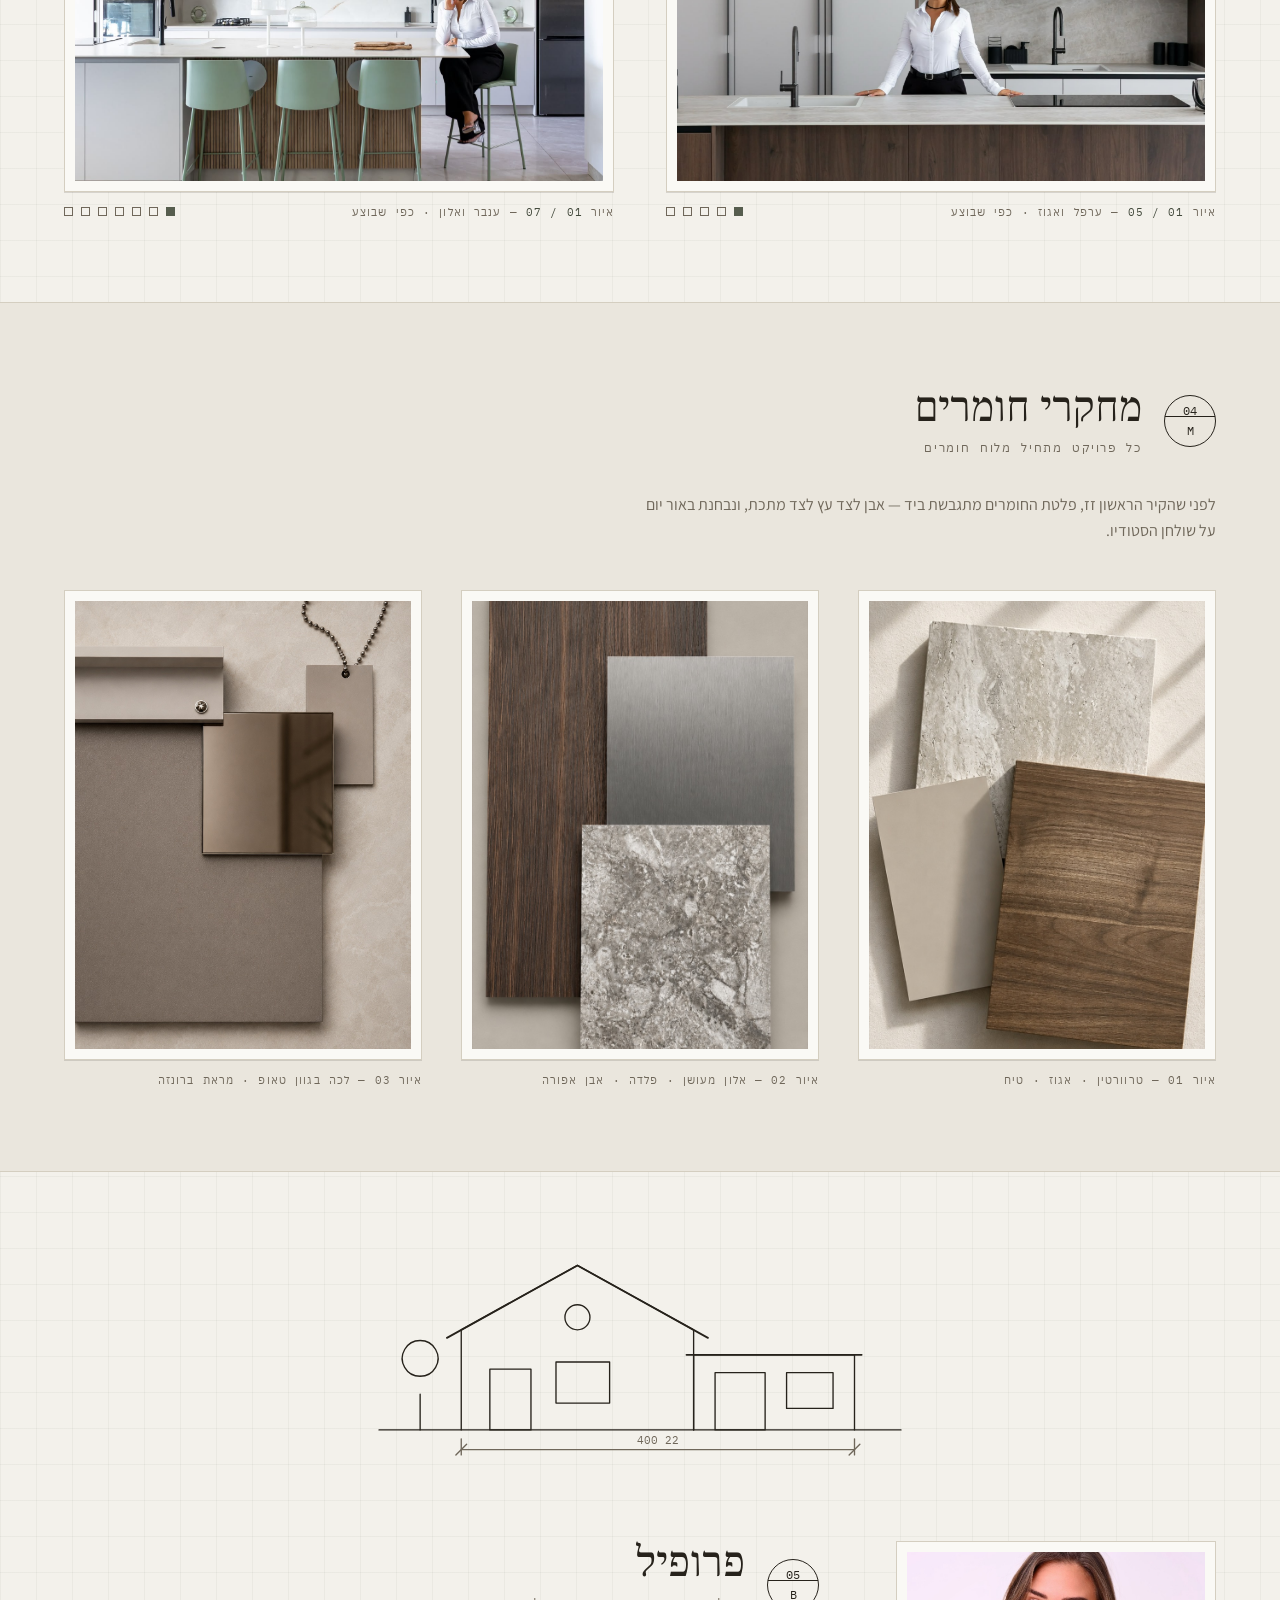
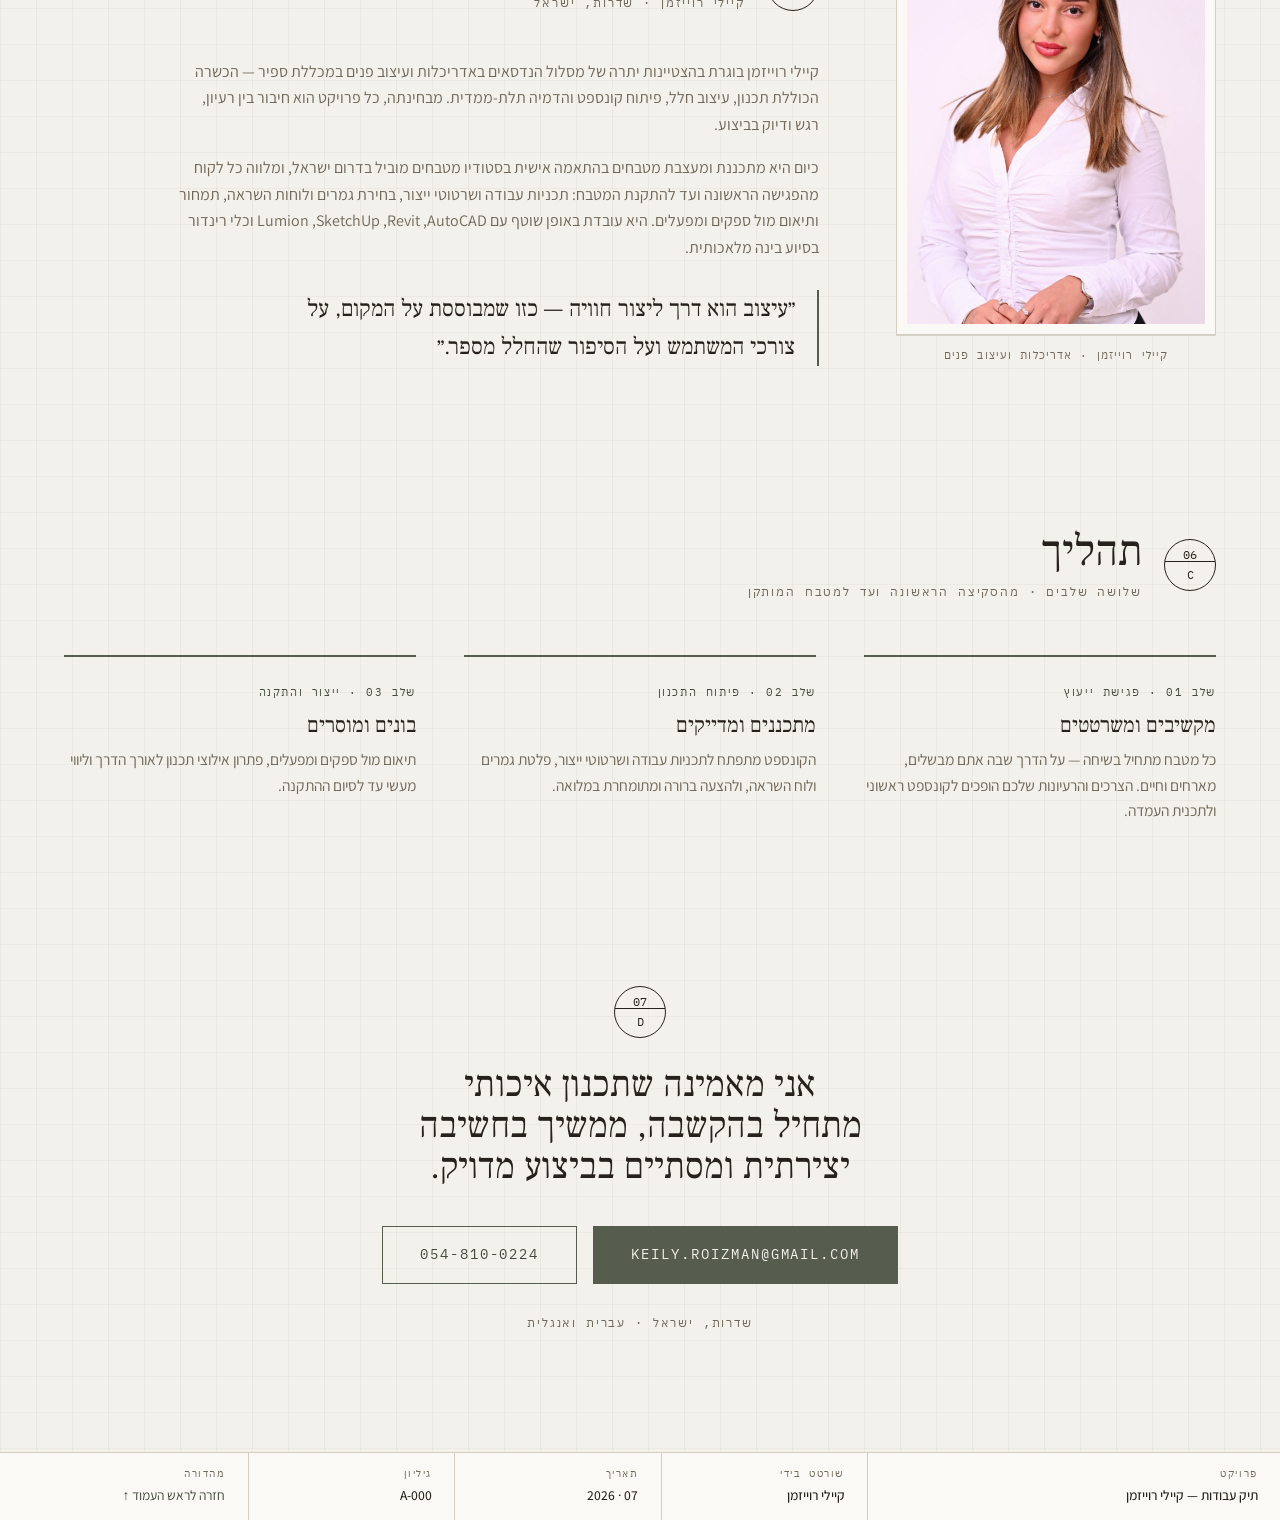
==== commit 2b4f927f: "Correct Hebrew spelling of Roizman; contact section belief statement Co-Authored-By: Claude Fable 5 " ====
--- a/index.html
+++ b/index.html
@@ -3,8 +3,8 @@
 <head>
   <meta charset="UTF-8">
   <meta name="viewport" content="width=device-width, initial-scale=1.0">
-  <title>קיילי רויזמן — אדריכלות ועיצוב פנים</title>
-  <meta name="description" content="קיילי רויזמן — אדריכלות ועיצוב פנים. תכנון ועיצוב מטבחים בהתאמה אישית — חללים חמים ומדויקים שבהם רעיון, רגש ודיוק בביצוע נפגשים. שדרות, ישראל.">
+  <title>קיילי רוייזמן — אדריכלות ועיצוב פנים</title>
+  <meta name="description" content="קיילי רוייזמן — אדריכלות ועיצוב פנים. תכנון ועיצוב מטבחים בהתאמה אישית — חללים חמים ומדויקים שבהם רעיון, רגש ודיוק בביצוע נפגשים. שדרות, ישראל.">
   <link rel="icon" href="data:image/svg+xml,%3Csvg xmlns='http://www.w3.org/2000/svg' viewBox='0 0 32 32'%3E%3Cpath d='M4 28h24M8 28V16l8-7 8 7v12' fill='none' stroke='%23565D4E' stroke-width='2.4' stroke-linecap='round' stroke-linejoin='round'/%3E%3C/svg%3E">
   <link rel="preconnect" href="https://fonts.googleapis.com">
   <link rel="preconnect" href="https://fonts.gstatic.com" crossorigin>
@@ -39,7 +39,7 @@
       <p class="drafting-label">סט גיליונות · מהדורת 2026</p>
       <h1>מטבחים המתוכננים סביב הדרך שבה אתם&nbsp;חיים.</h1>
       <p class="lede">
-        קיילי רויזמן מתכננת מטבחים וחללי פנים חמים ומדויקים — חללים שבהם
+        קיילי רוייזמן מתכננת מטבחים וחללי פנים חמים ומדויקים — חללים שבהם
         רעיון, רגש ודיוק בביצוע נפגשים.
       </p>
       <div class="hero-actions">
@@ -295,18 +295,18 @@
         <div class="plate-frame">
           <img src="assets/keily-portrait.jpg" alt="דיוקן של קיילי, אדריכלית" loading="lazy">
         </div>
-        <figcaption class="fig-caption">קיילי רויזמן · אדריכלות ועיצוב פנים</figcaption>
+        <figcaption class="fig-caption">קיילי רוייזמן · אדריכלות ועיצוב פנים</figcaption>
       </figure>
       <div class="profile-text reveal">
         <header class="section-head">
           <div class="callout" aria-hidden="true"><span>05</span><span>B</span></div>
           <div>
             <h2>פרופיל</h2>
-            <p class="drafting-label">קיילי רויזמן · שדרות, ישראל</p>
+            <p class="drafting-label">קיילי רוייזמן · שדרות, ישראל</p>
           </div>
         </header>
         <p>
-          קיילי רויזמן בוגרת בהצטיינות יתרה של מסלול הנדסאים באדריכלות
+          קיילי רוייזמן בוגרת בהצטיינות יתרה של מסלול הנדסאים באדריכלות
           ועיצוב פנים במכללת ספיר — הכשרה הכוללת תכנון, עיצוב חלל, פיתוח
           קונספט והדמיה תלת-ממדית. מבחינתה, כל פרויקט הוא חיבור בין רעיון,
           רגש ודיוק בביצוע.
@@ -359,8 +359,7 @@
   <section id="contact" class="section contact">
     <div class="contact-inner reveal">
       <div class="callout callout-center" aria-hidden="true"><span>07</span><span>D</span></div>
-      <h2>בואו נתכנן את המטבח שלכם.</h2>
-      <p>ספרו לי על החלל, על המשפחה שלכם ועל הדרך שבה אתם רוצים לחיות. אני אקח את זה משם.</p>
+      <h2 class="contact-belief">אני מאמינה שתכנון איכותי מתחיל בהקשבה, ממשיך בחשיבה יצירתית ומסתיים בביצוע מדויק.</h2>
       <div class="contact-actions">
         <a class="btn btn-solid btn-lg" id="contact-email" href="#" rel="nofollow" dir="ltr">שליחת מייל</a>
         <a class="btn btn-line btn-lg" id="contact-phone" href="#" rel="nofollow" dir="ltr">התקשרו</a>
@@ -373,8 +372,8 @@
 </main>
 
 <footer class="titleblock-footer">
-  <div><span>פרויקט</span><strong>תיק עבודות — קיילי רויזמן</strong></div>
-  <div><span>שורטט בידי</span><strong>קיילי רויזמן</strong></div>
+  <div><span>פרויקט</span><strong>תיק עבודות — קיילי רוייזמן</strong></div>
+  <div><span>שורטט בידי</span><strong>קיילי רוייזמן</strong></div>
   <div><span>תאריך</span><strong>07 · 2026</strong></div>
   <div><span>גיליון</span><strong>A-000</strong></div>
   <div class="tb-last"><span>מהדורה</span><a href="#top">חזרה לראש העמוד ↑</a></div>
--- a/style.css
+++ b/style.css
@@ -596,6 +596,13 @@
 .contact-inner { max-width: 42rem; margin: 0 auto; }
 
 .contact h2 { font-size: clamp(2rem, 4.4vw, 3rem); margin-bottom: 0.9rem; }
+
+/* longer manifesto-style contact line on the Hebrew edition */
+.contact h2.contact-belief {
+  font-size: clamp(1.55rem, 3vw, 2.3rem);
+  max-width: 36rem;
+  margin: 0 auto 2.4rem;
+}
 
 .contact-inner > p { color: var(--ink-soft); margin-bottom: 2.4rem; }
 
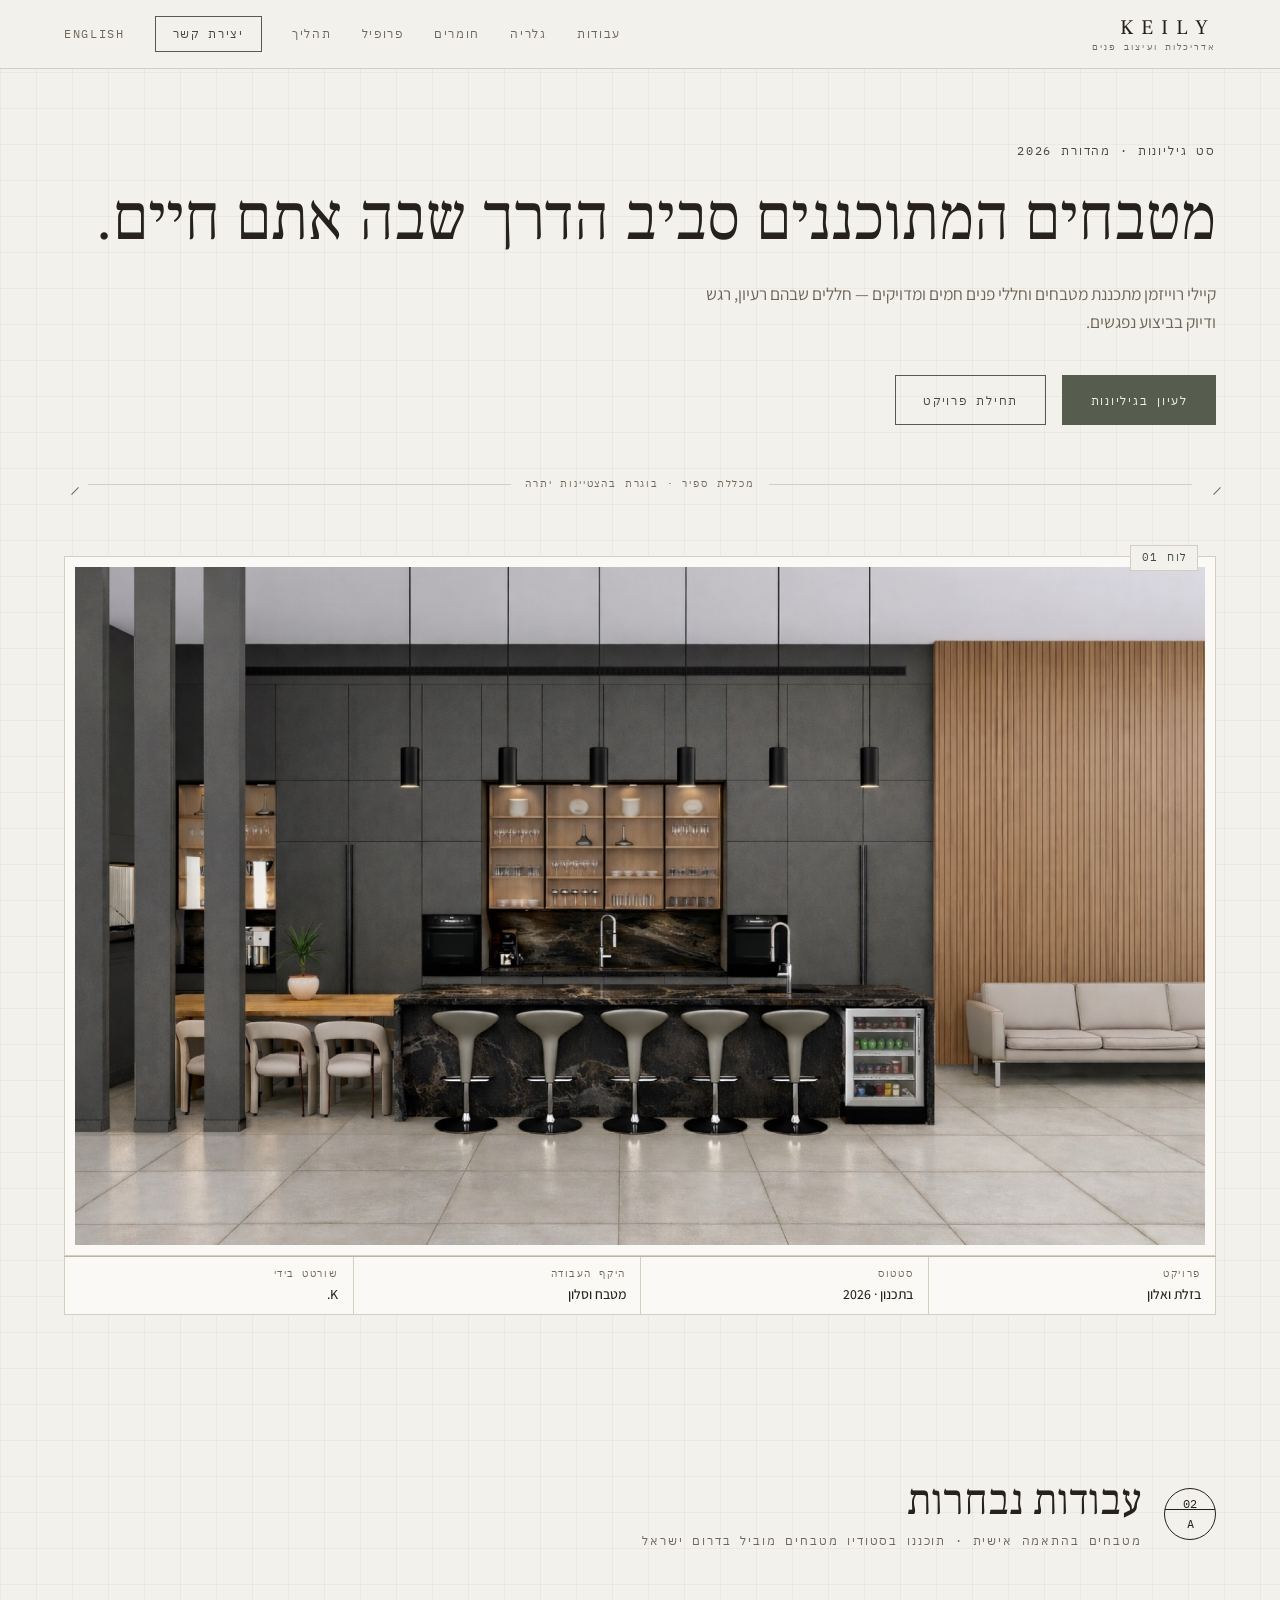
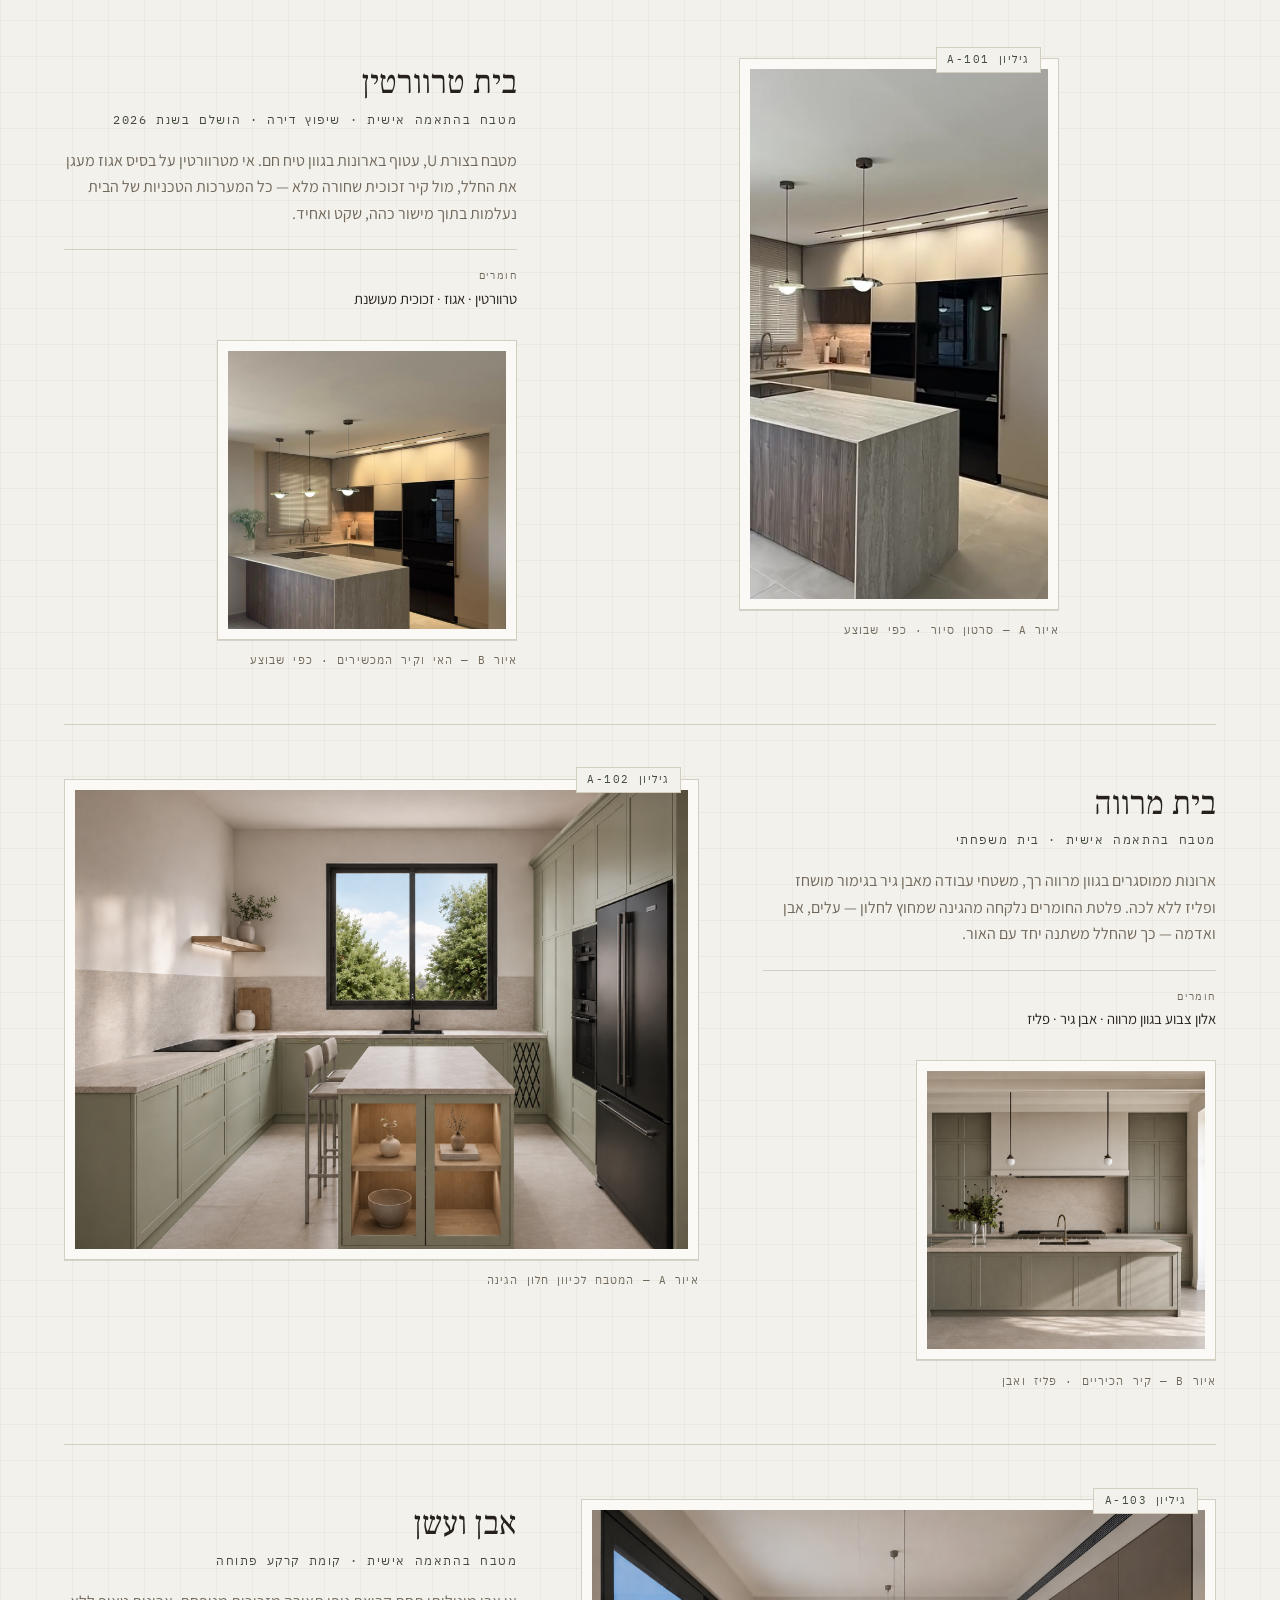
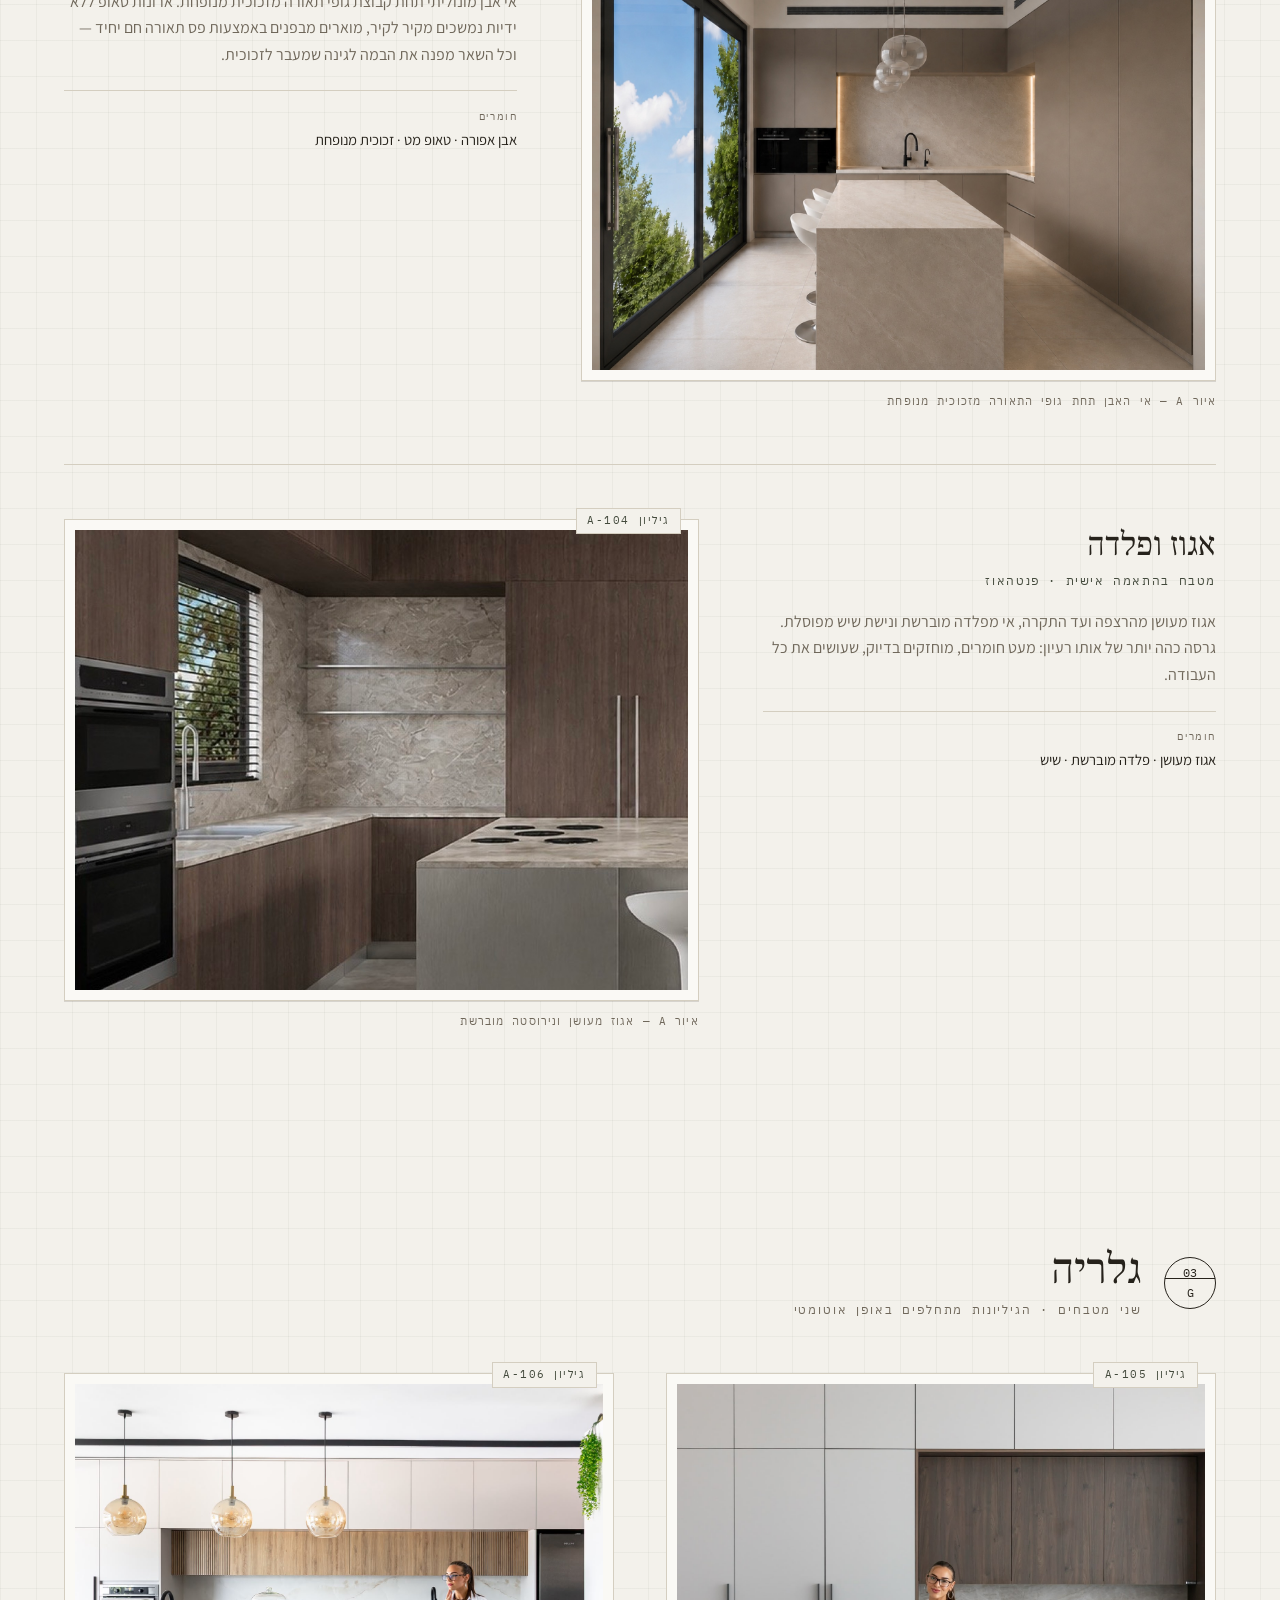
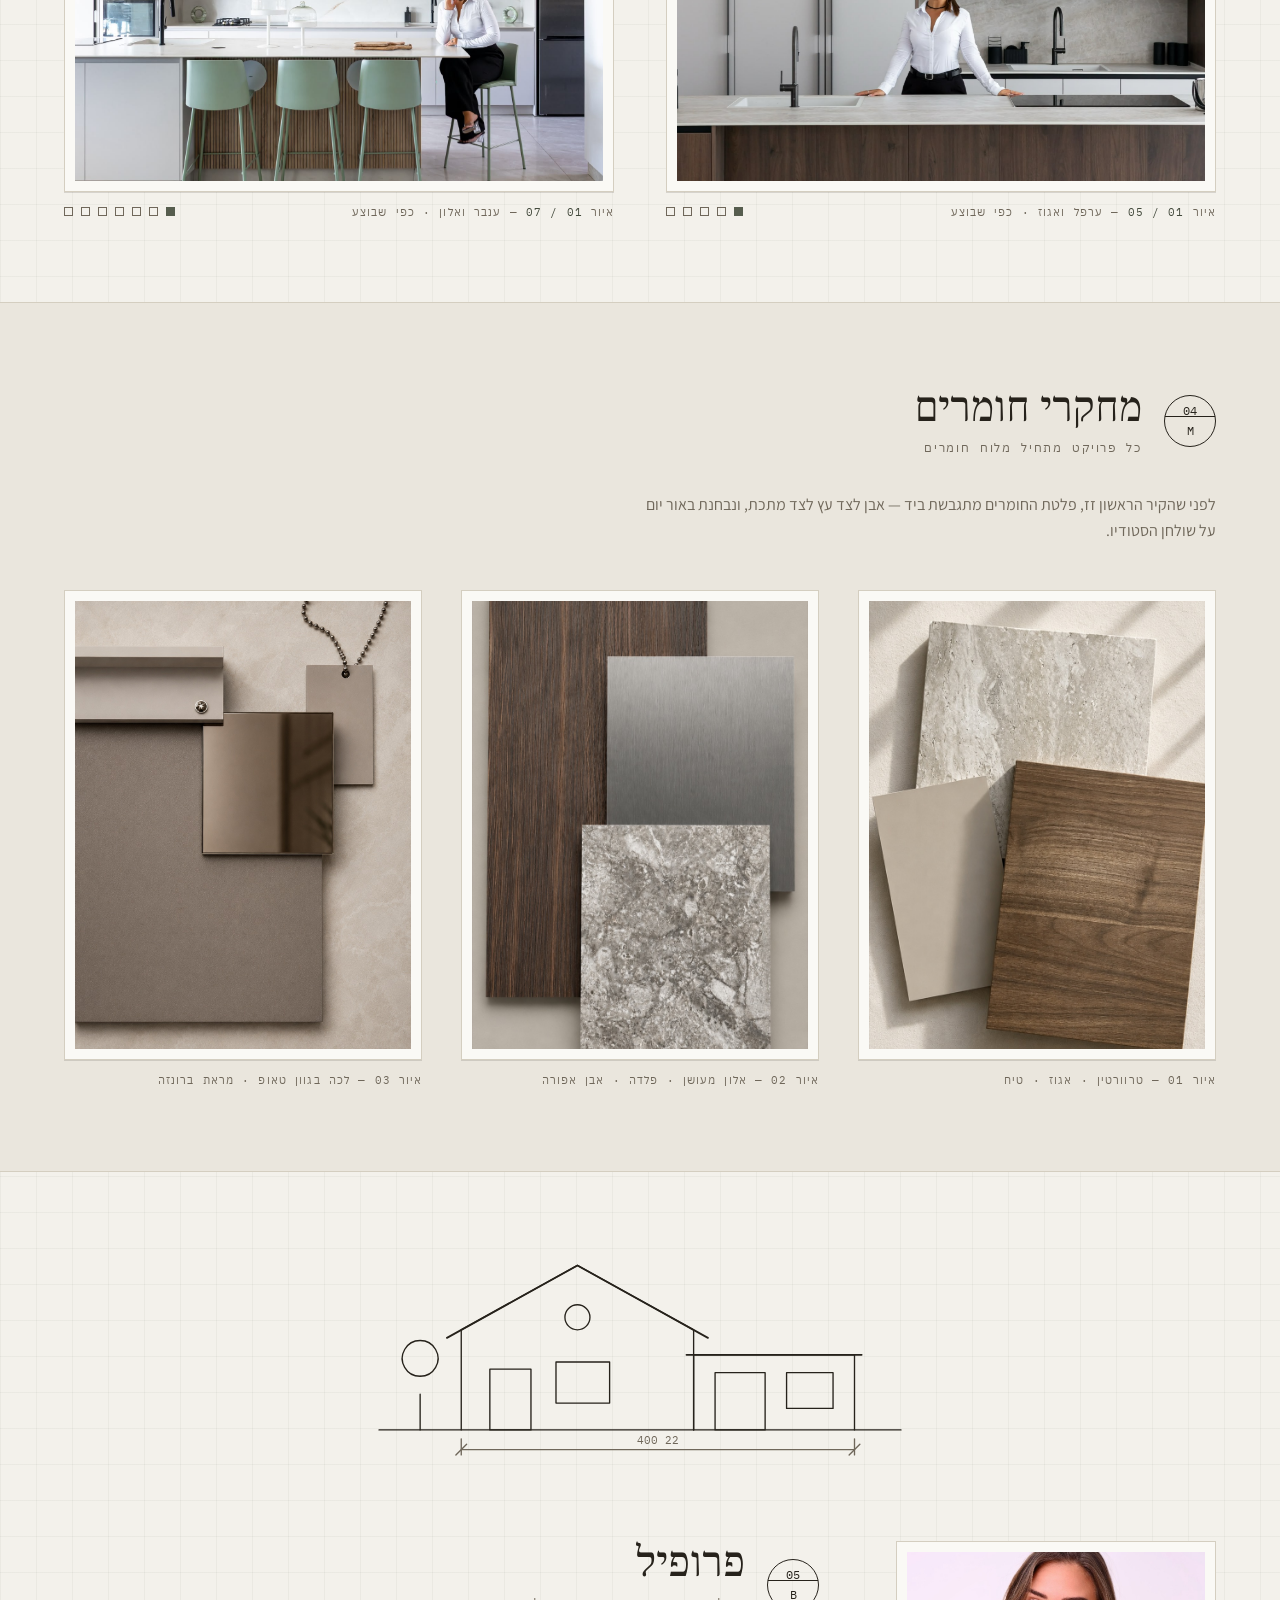
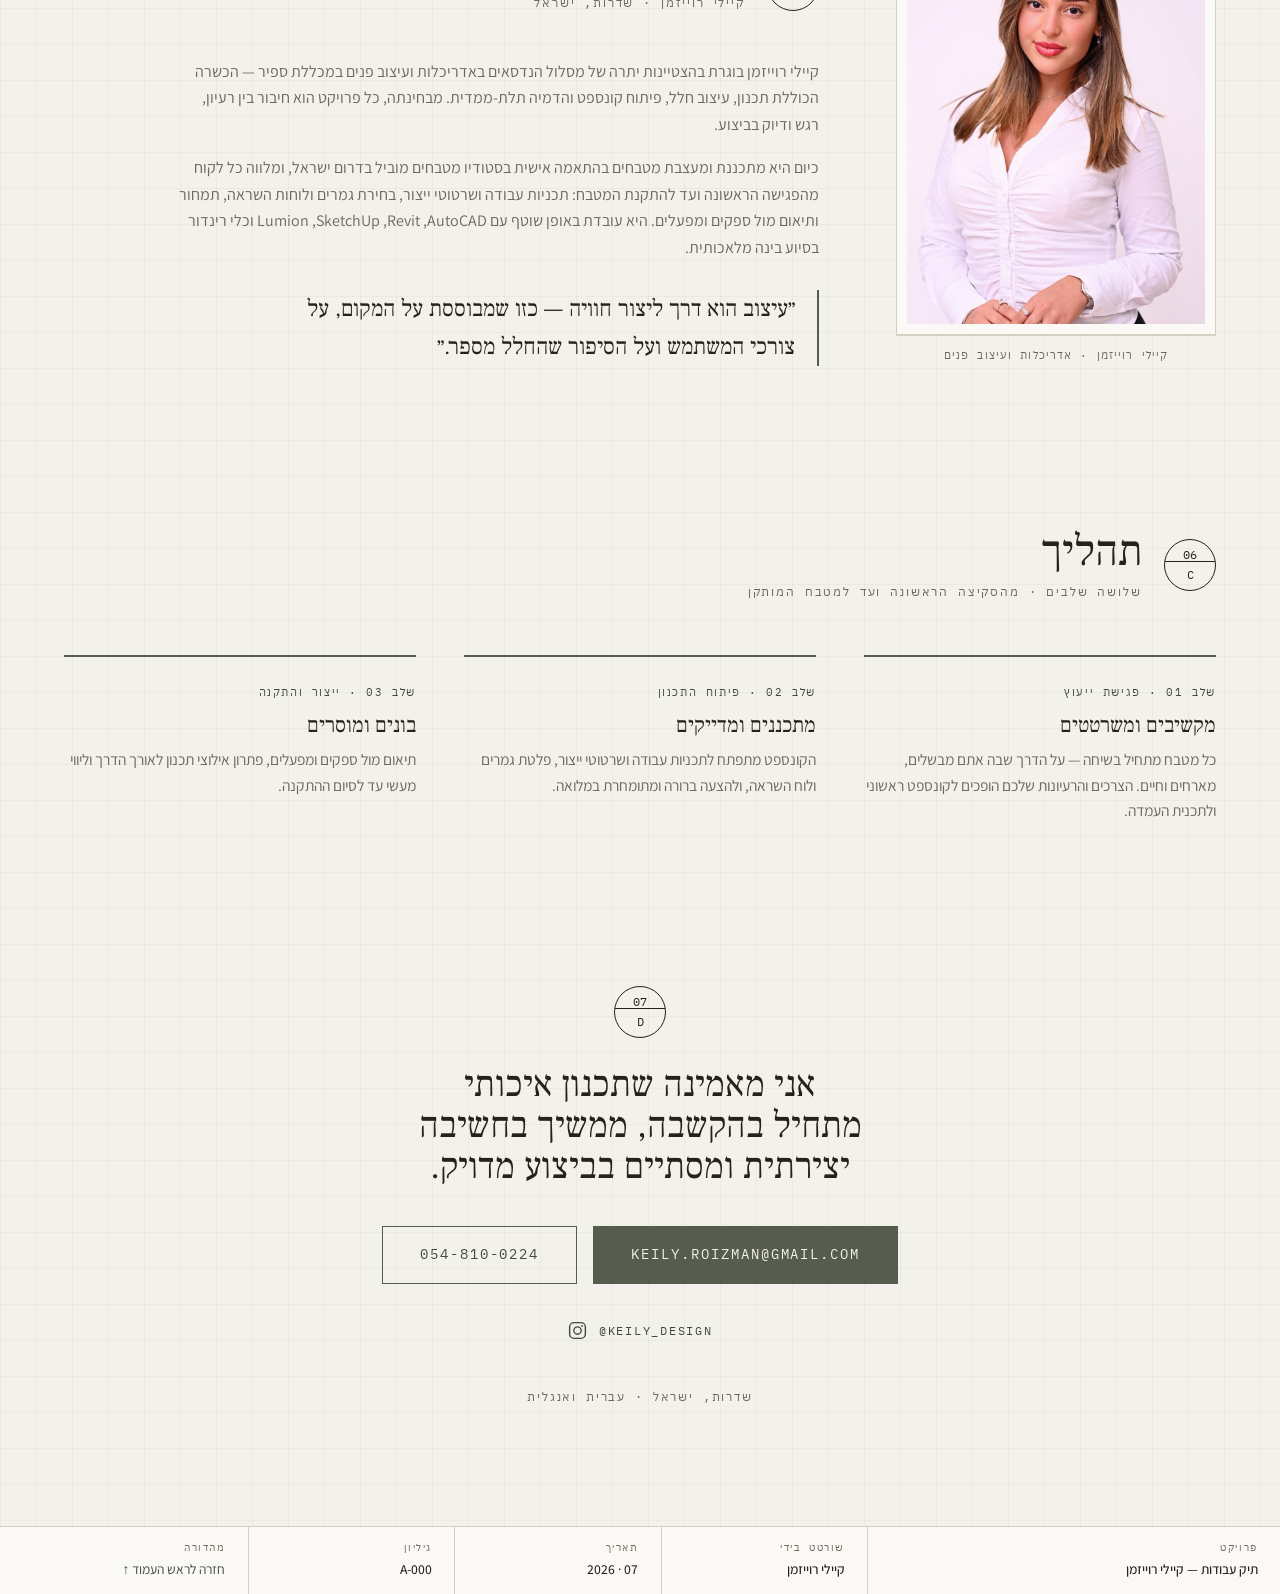
==== commit ded78d1c: "Instagram link (@keily_design) in contact section, monoline icon matching drafting style Co-Authored" ====
--- a/index.html
+++ b/index.html
@@ -365,6 +365,12 @@
         <a class="btn btn-line btn-lg" id="contact-phone" href="#" rel="nofollow" dir="ltr">התקשרו</a>
       </div>
       <noscript><p class="drafting-label">כדי לראות את פרטי הקשר יש להפעיל JavaScript.</p></noscript>
+      <p class="contact-social">
+        <a href="https://www.instagram.com/keily_design/" target="_blank" rel="noopener" dir="ltr" aria-label="אינסטגרם — keily_design">
+          <svg viewBox="0 0 24 24" fill="none" stroke="currentColor" stroke-width="1.6" stroke-linecap="round" stroke-linejoin="round" aria-hidden="true"><rect x="3" y="3" width="18" height="18" rx="5"/><circle cx="12" cy="12" r="4.2"/><circle cx="17.2" cy="6.8" r="1.05" fill="currentColor" stroke="none"/></svg>
+          <span>@keily_design</span>
+        </a>
+      </p>
       <p class="drafting-label contact-meta">שדרות, ישראל · עברית ואנגלית</p>
     </div>
   </section>
--- a/style.css
+++ b/style.css
@@ -613,7 +613,29 @@
   flex-wrap: wrap;
 }
 
-.contact-meta { margin-top: 1.8rem; }
+/* Instagram — drawn in the same monoline stroke as the drafting callouts */
+.contact-social { margin-top: 2.2rem; }
+
+.contact-social a {
+  display: inline-flex;
+  align-items: center;
+  gap: 0.65rem;
+  font-family: var(--mono);
+  font-size: 0.78rem;
+  letter-spacing: 0.14em;
+  text-transform: uppercase;
+  text-decoration: none;
+  color: var(--accent-ink);
+  padding-bottom: 0.2rem;
+  border-bottom: 1px solid transparent;
+  transition: color 0.2s, border-color 0.2s;
+}
+
+.contact-social a:hover { color: var(--accent); border-bottom-color: var(--accent); }
+
+.contact-social svg { width: 21px; height: 21px; }
+
+.contact-meta { margin-top: 1.6rem; }
 
 /* ── Footer title block ─────────────────────────────────── */
 
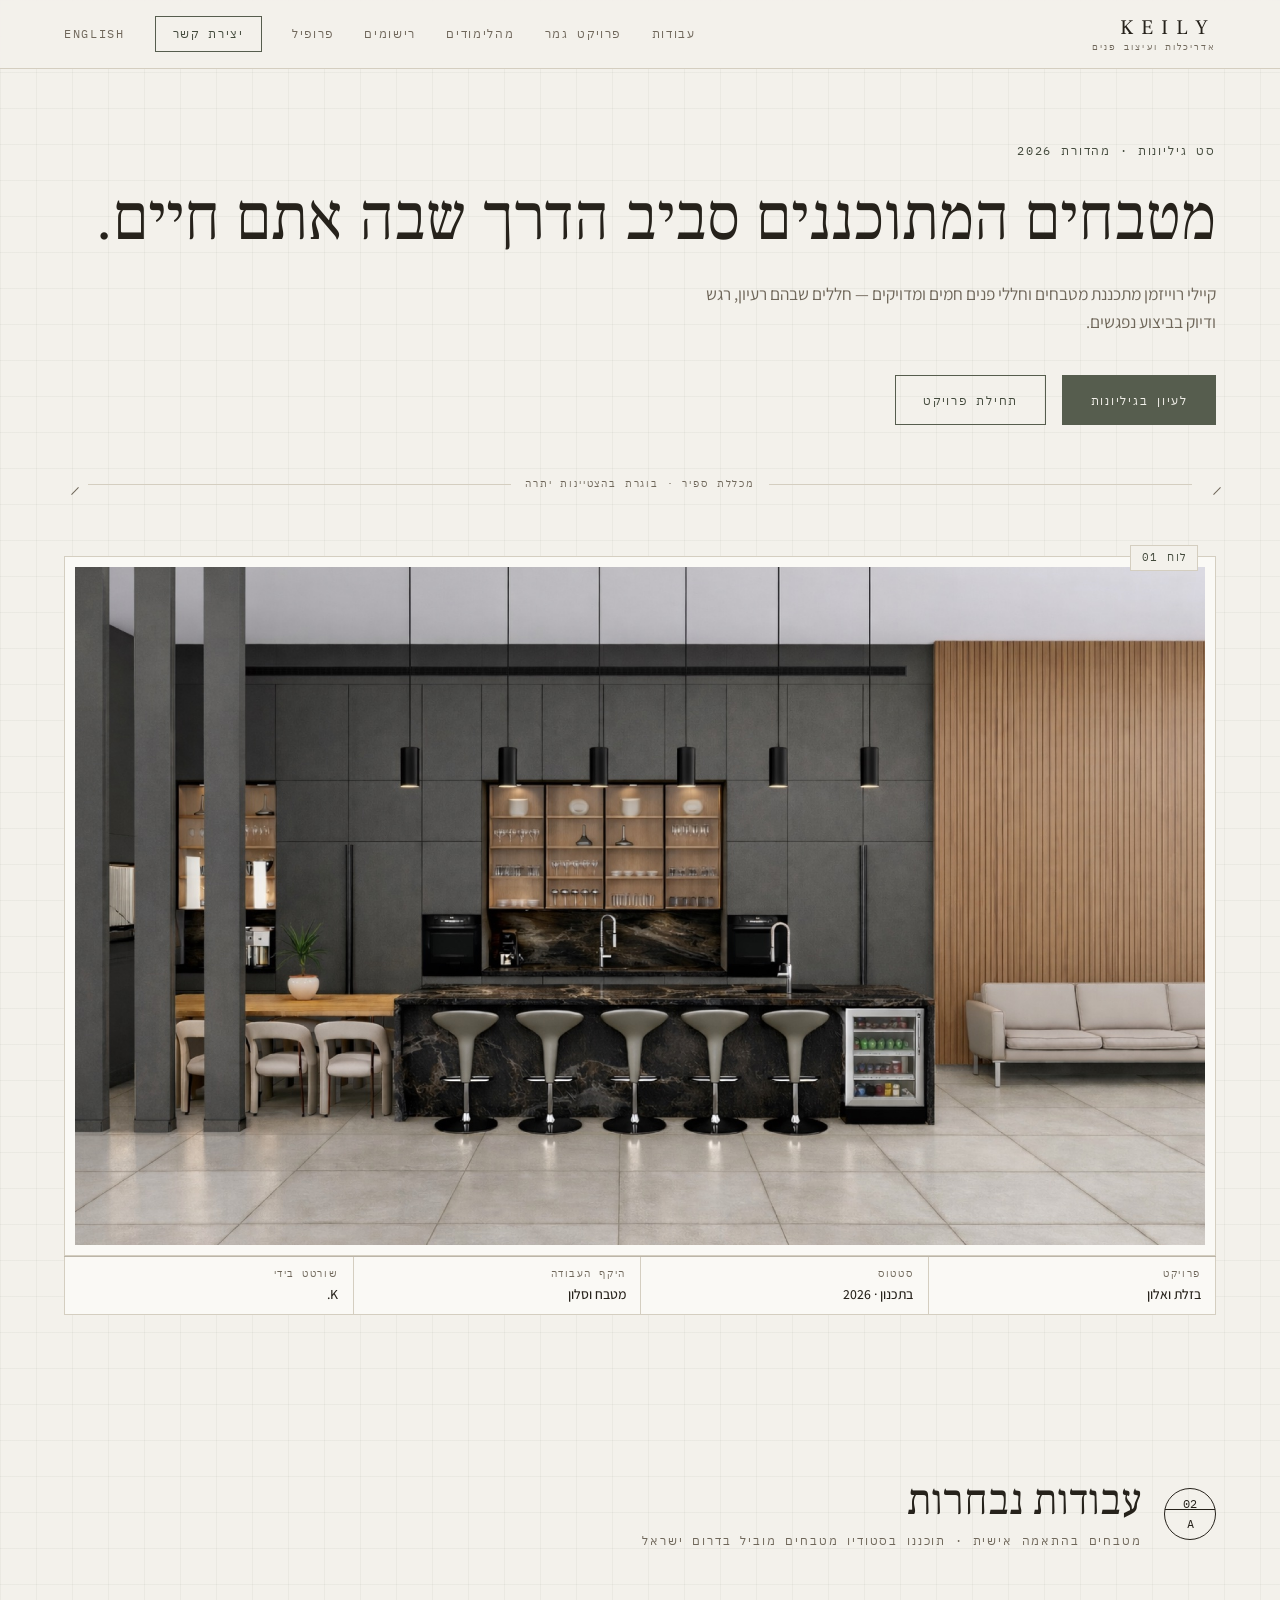
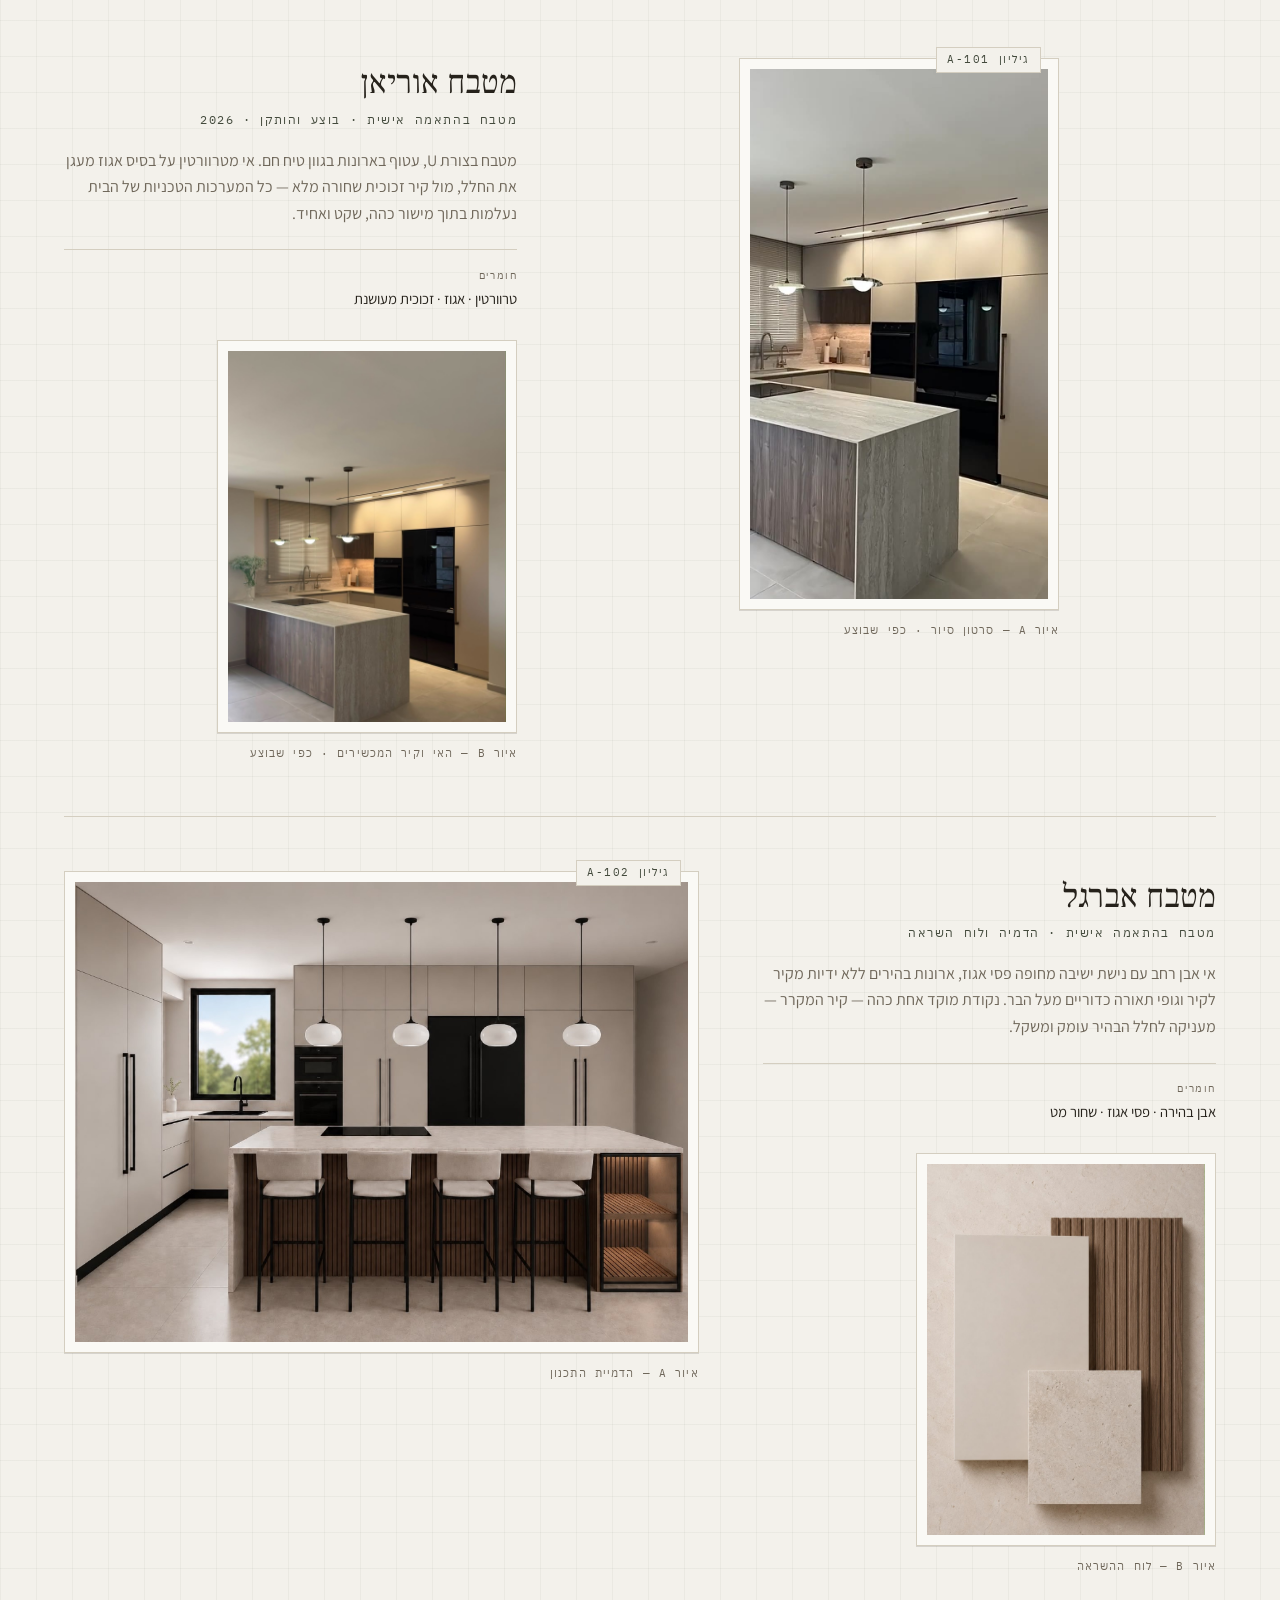
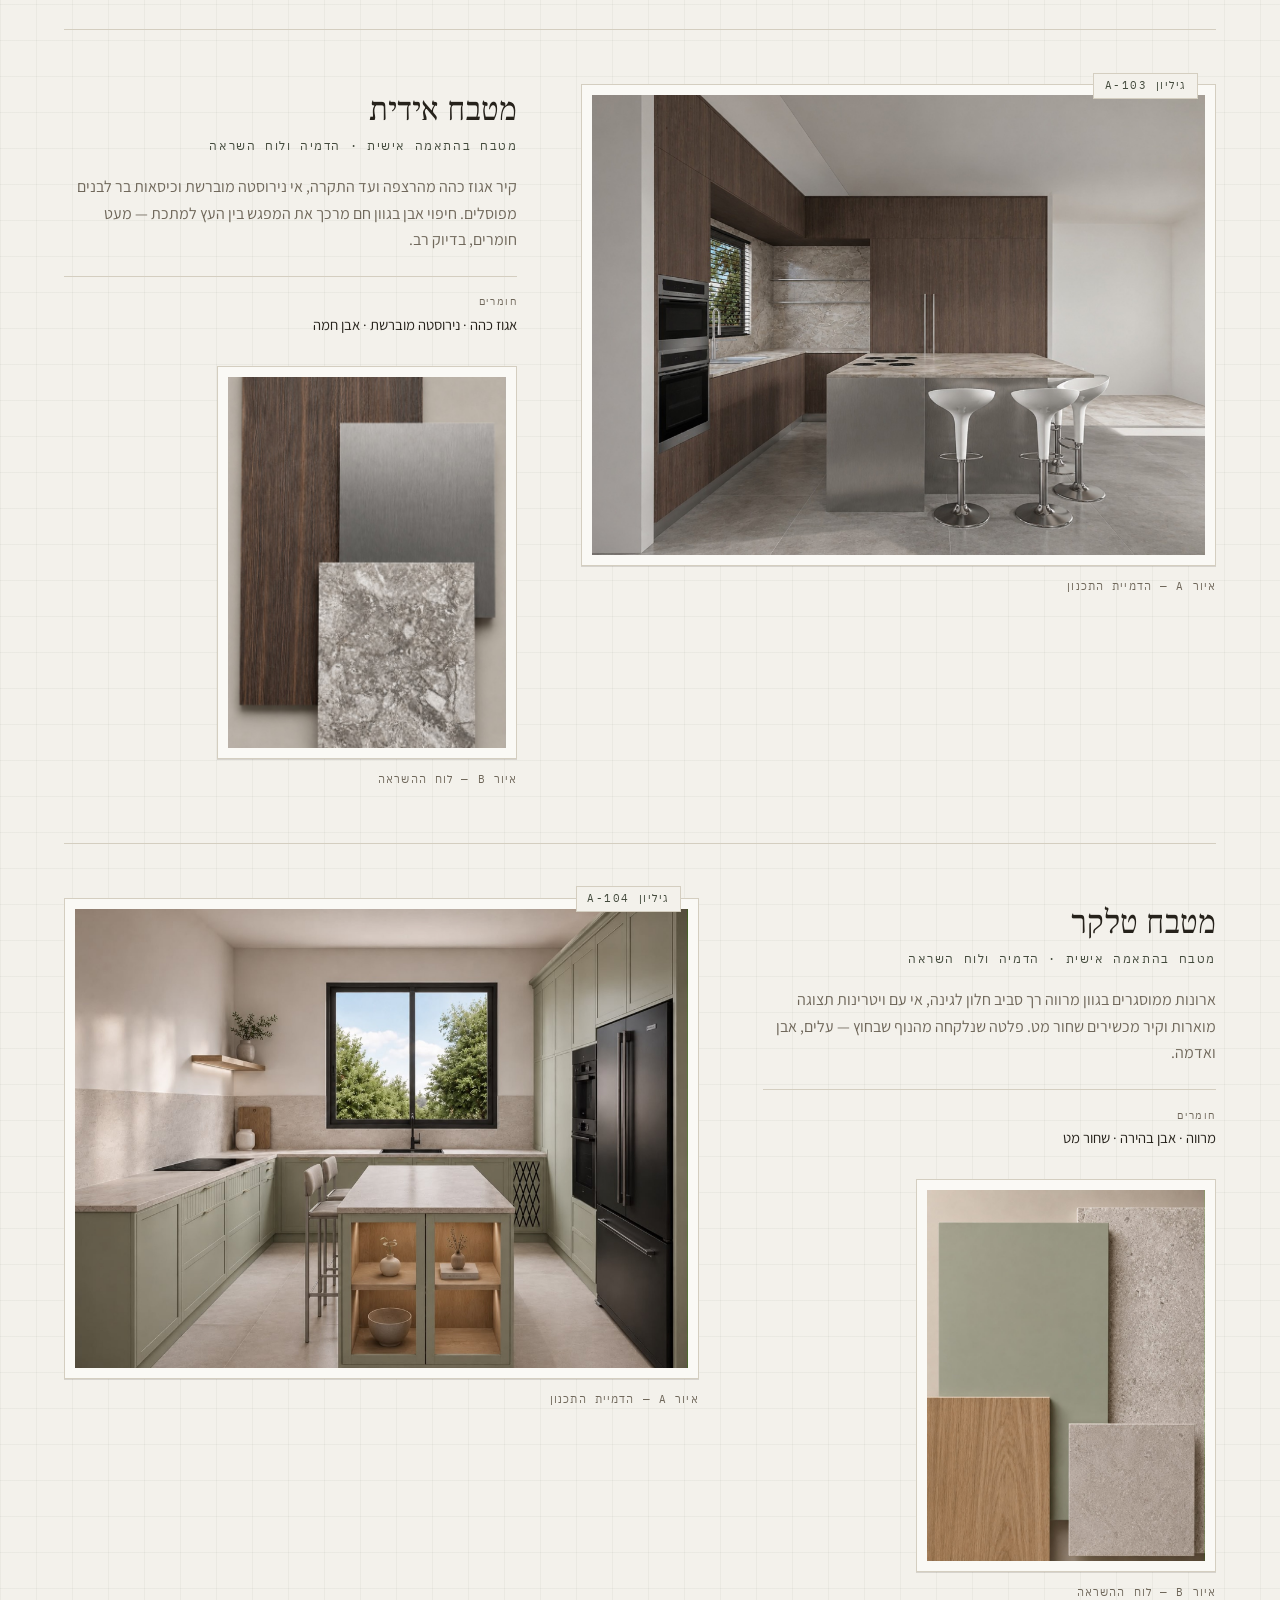
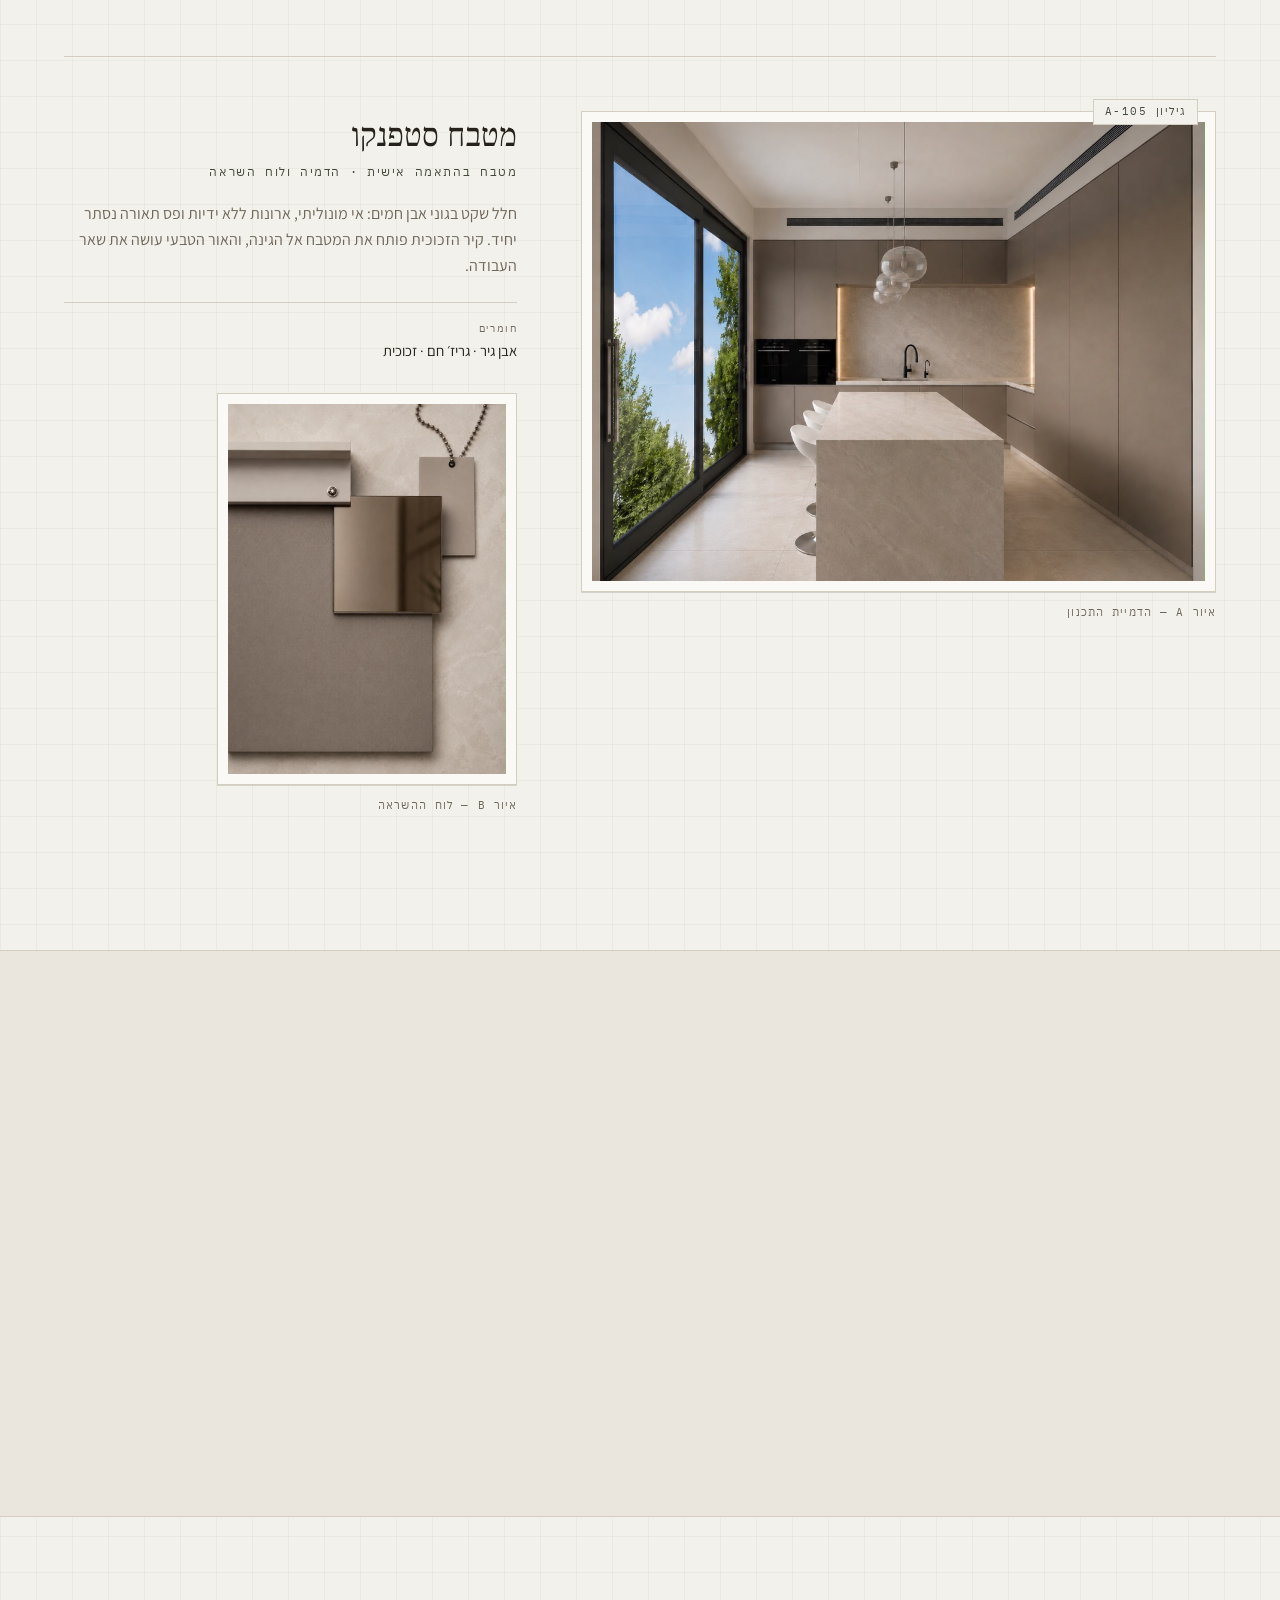
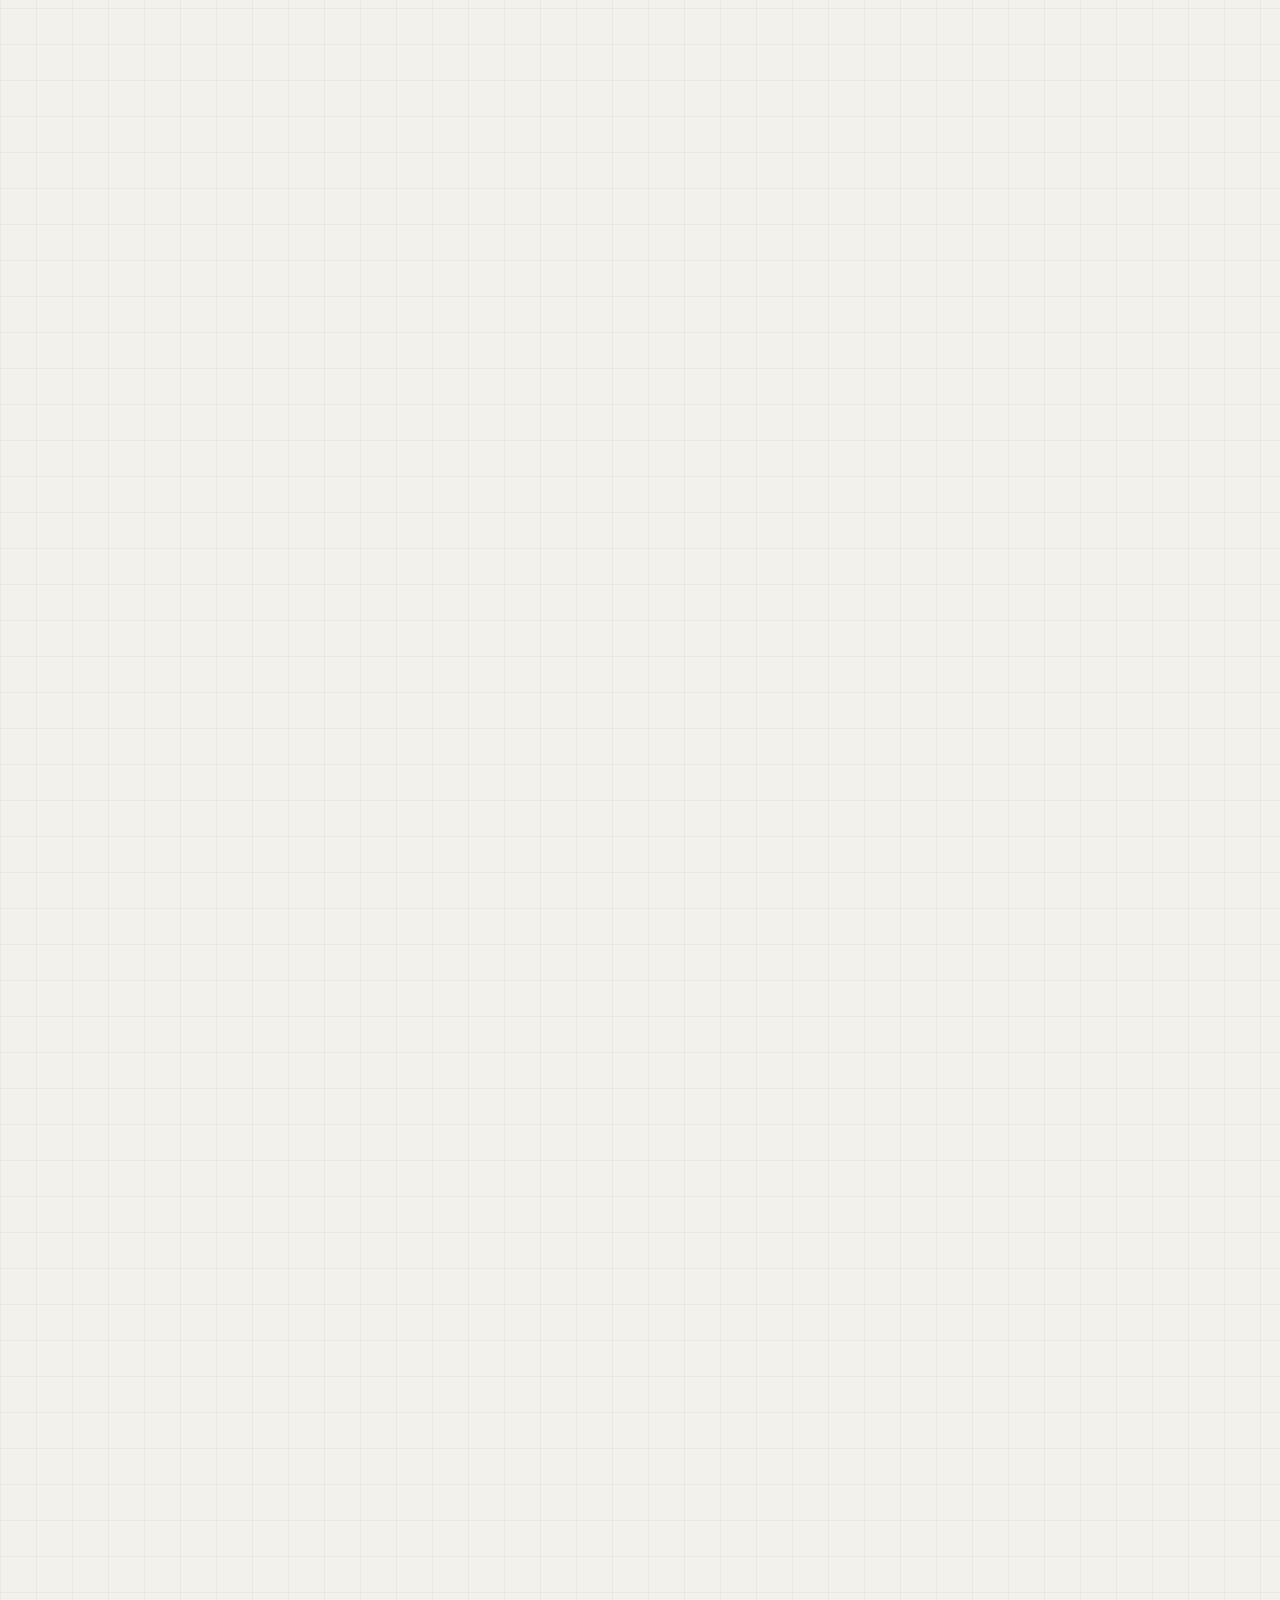
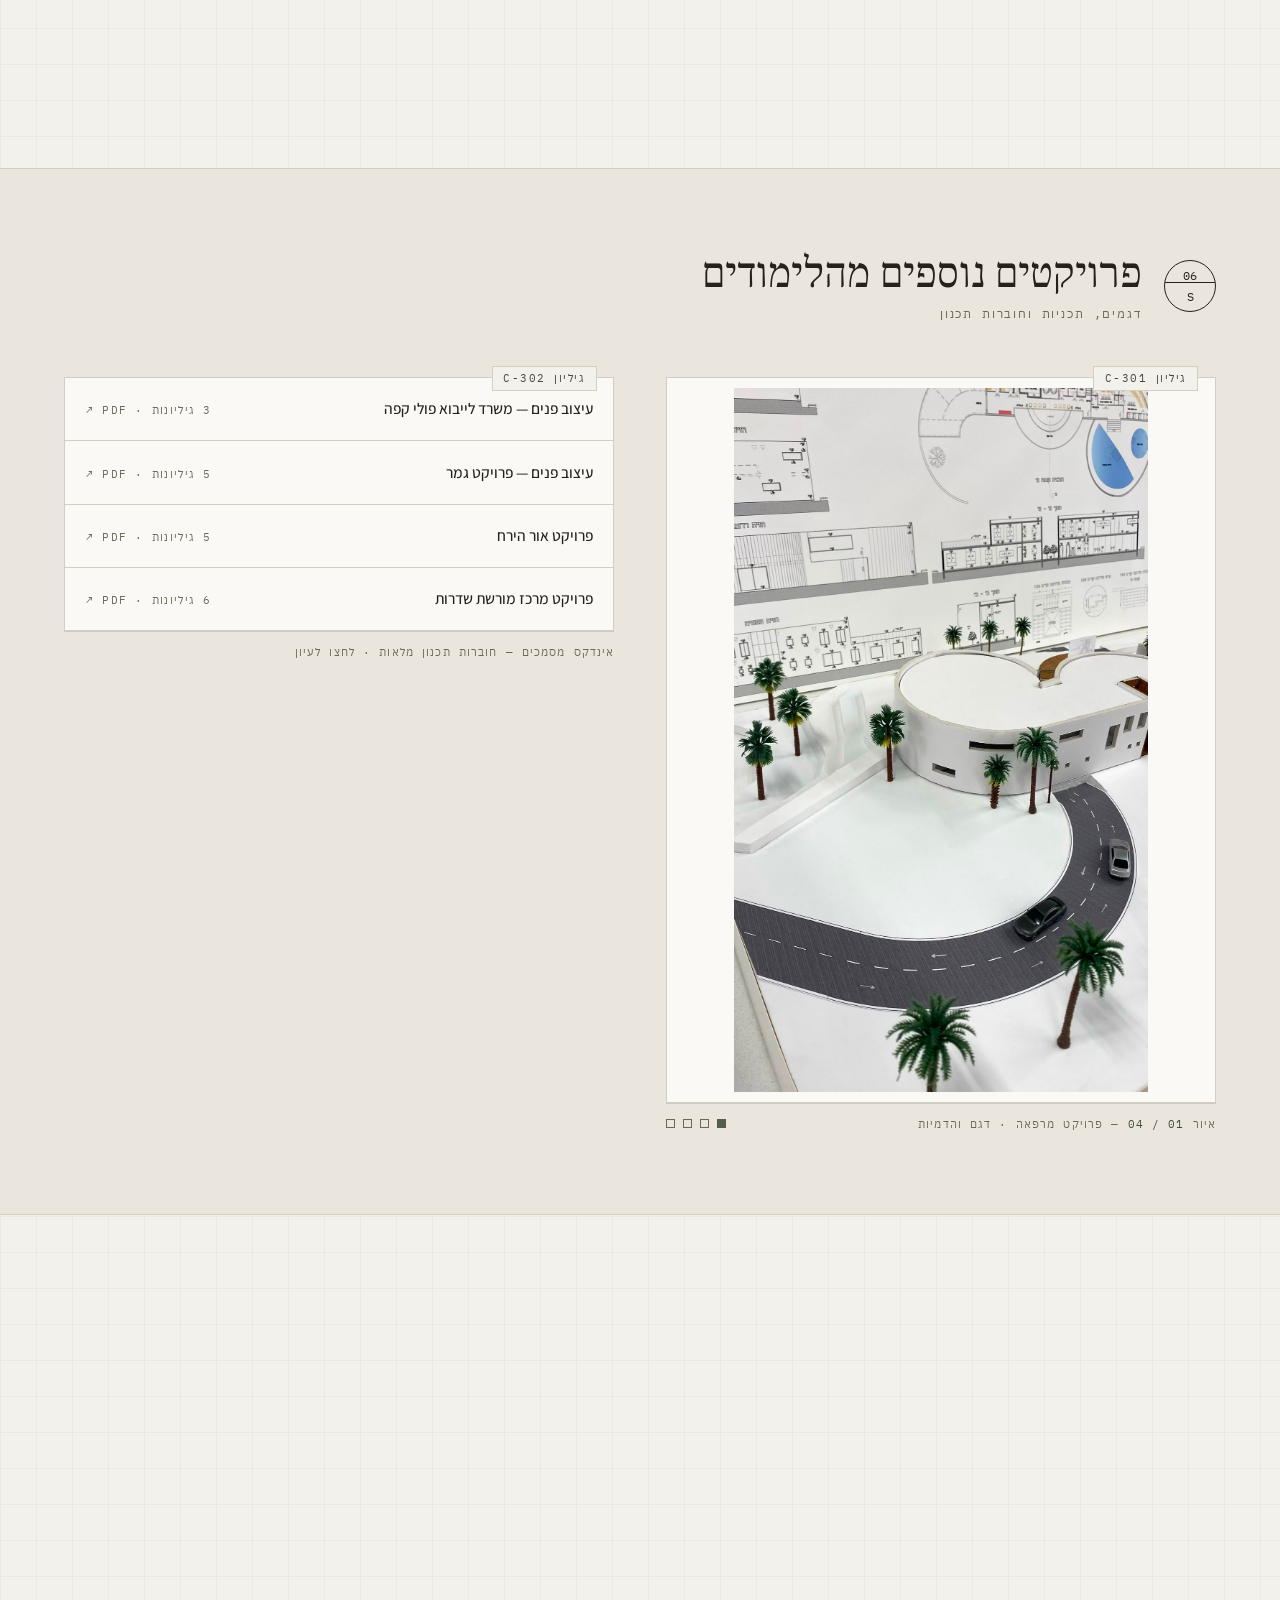
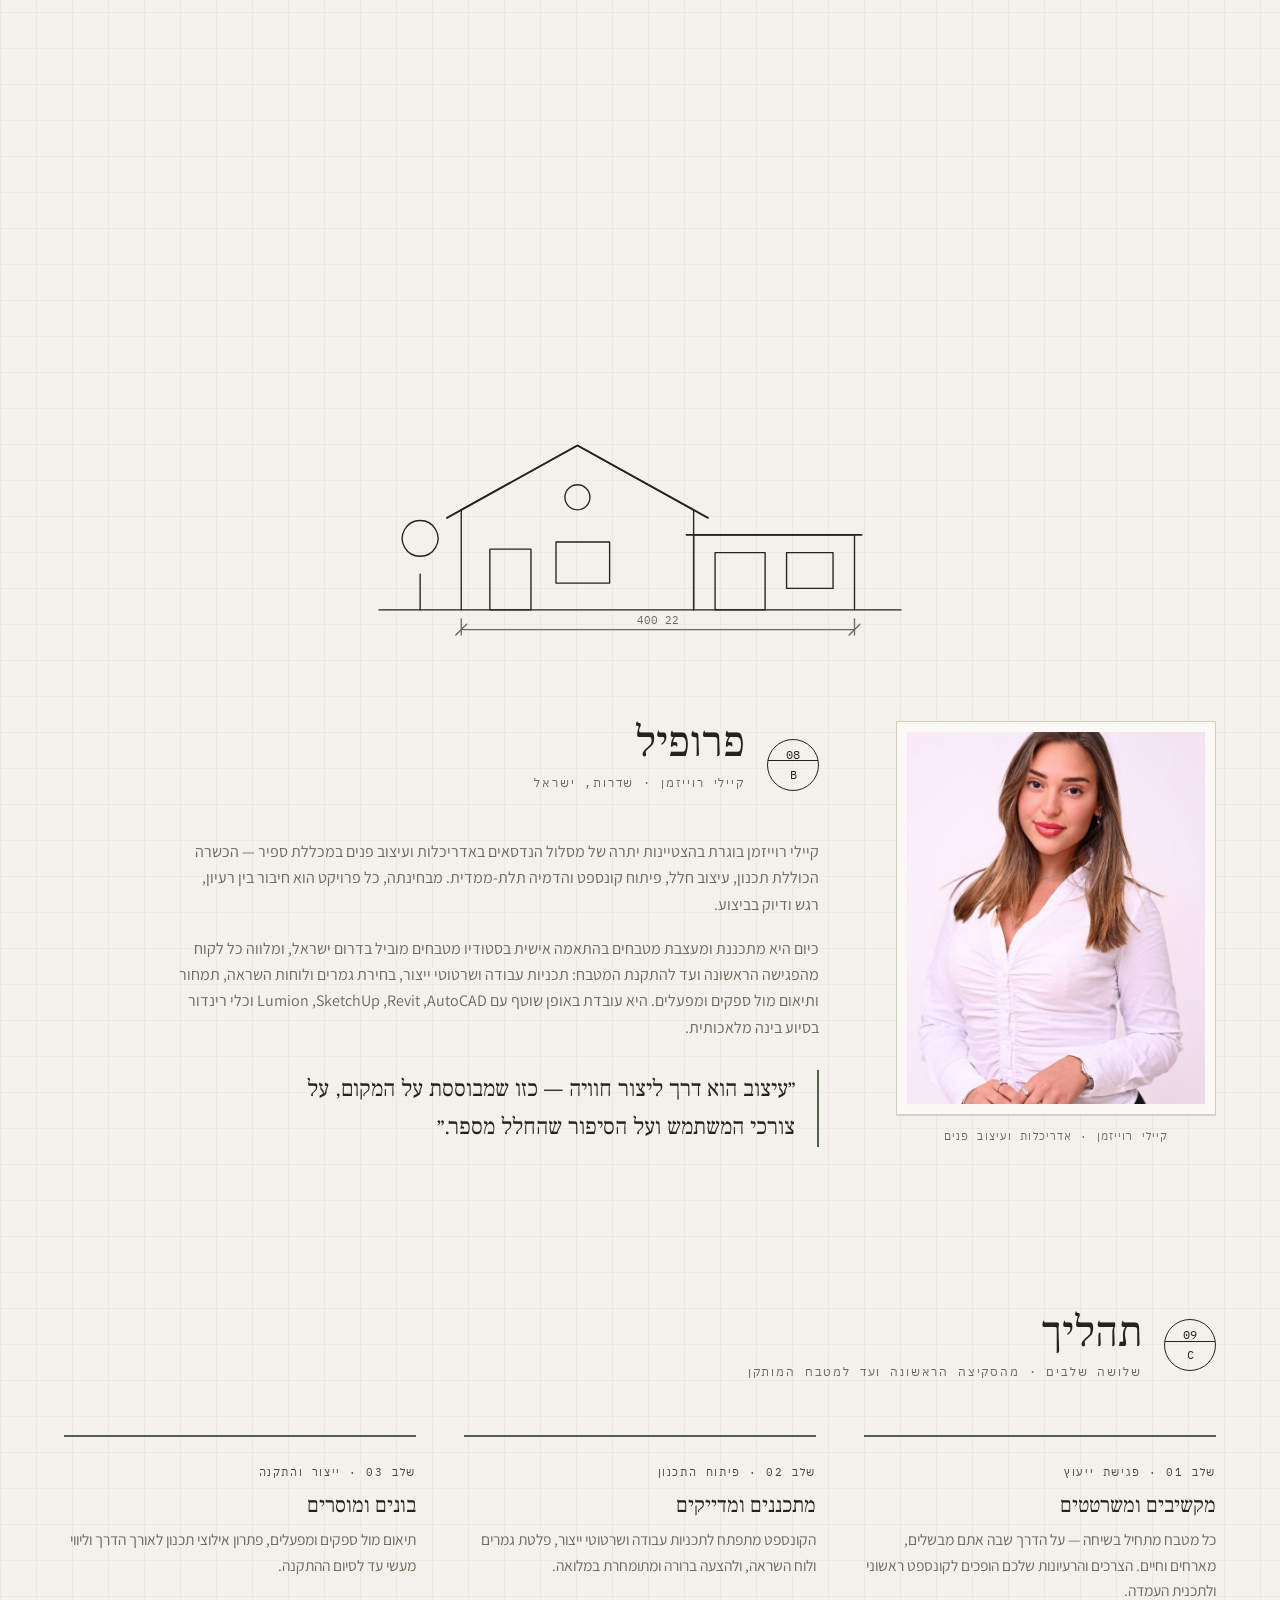
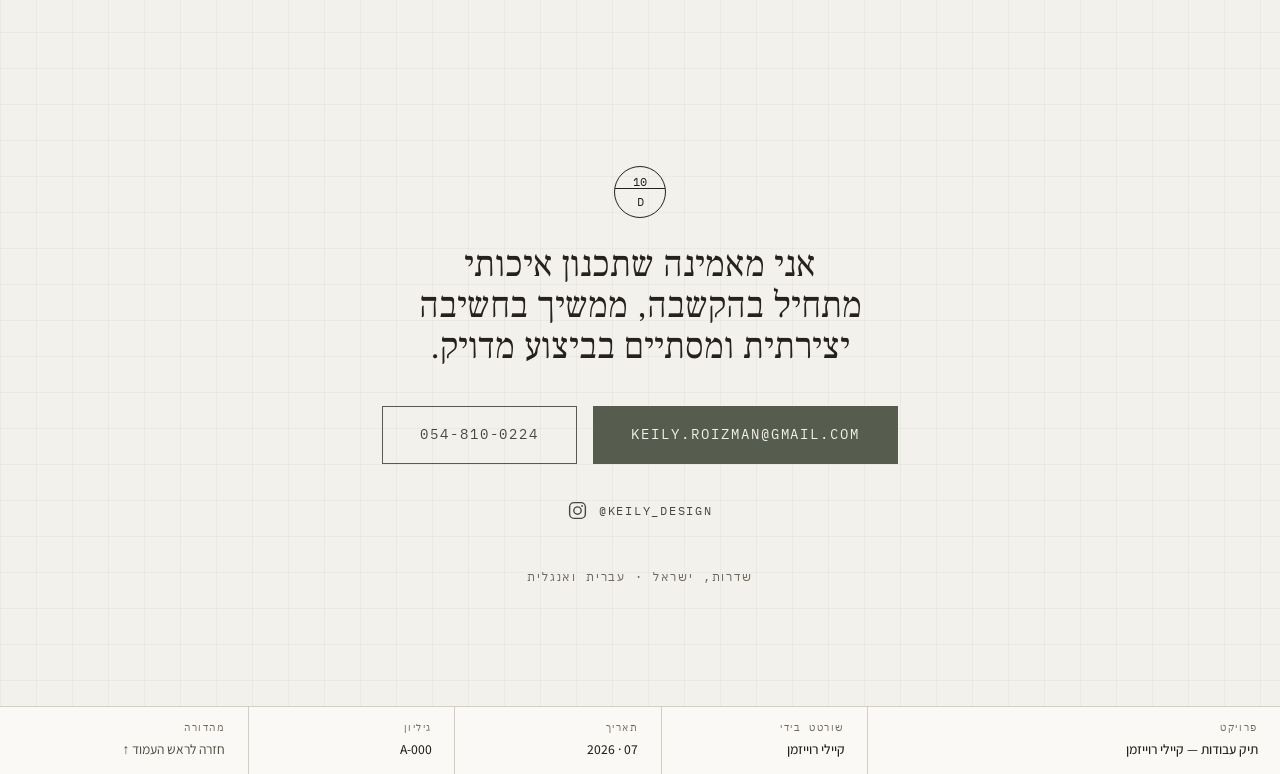
==== commit 1410759f: "Full portfolio update from Keily's content folder: client kitchen plates with mood boards, Desert Mu" ====
--- a/index.html
+++ b/index.html
@@ -19,10 +19,10 @@
   <a href="#top" class="wordmark">KEILY<span class="wordmark-sub">אדריכלות ועיצוב פנים</span></a>
   <nav class="site-nav" id="nav">
     <a href="#work">עבודות</a>
-    <a href="#gallery">גלריה</a>
-    <a href="#materials">חומרים</a>
+    <a href="#gmar">פרויקט גמר</a>
+    <a href="#studies">מהלימודים</a>
+    <a href="#sketches">רישומים</a>
     <a href="#profile">פרופיל</a>
-    <a href="#process">תהליך</a>
     <a href="#contact" class="nav-contact">יצירת קשר</a>
     <a href="en/" lang="en" dir="ltr">English</a>
   </nav>
@@ -69,7 +69,7 @@
     </figure>
   </section>
 
-  <!-- ══════════ SHEETS A-101…A-104 · SELECTED WORK ══════════ -->
+  <!-- ══════════ 1 · SHEETS A-101…A-105 · KITCHENS ══════════ -->
   <section id="work" class="section">
     <header class="section-head reveal">
       <div class="callout" aria-hidden="true"><span>02</span><span>A</span></div>
@@ -79,13 +79,13 @@
       </div>
     </header>
 
-    <!-- A-101 -->
+    <!-- A-101 · אוריאן -->
     <article class="plate reveal">
       <div class="plate-media">
         <div class="film-portrait">
           <span class="sheet-tag">גיליון A-101</span>
           <div class="plate-frame">
-            <video autoplay muted loop playsinline poster="assets/travertine-poster.jpg" aria-label="סרטון סיור במטבח בית טרוורטין">
+            <video autoplay muted loop playsinline poster="assets/travertine-poster.jpg" aria-label="סרטון סיור במטבח אוריאן">
               <source src="assets/travertine-film.mp4" type="video/mp4">
             </video>
           </div>
@@ -93,8 +93,8 @@
         </div>
       </div>
       <div class="plate-info">
-        <h3>בית טרוורטין</h3>
-        <p class="plate-meta">מטבח בהתאמה אישית · שיפוץ דירה · הושלם בשנת 2026</p>
+        <h3>מטבח אוריאן</h3>
+        <p class="plate-meta">מטבח בהתאמה אישית · בוצע והותקן · 2026</p>
         <p class="plate-desc">
           מטבח בצורת U, עטוף בארונות בגוון טיח חם. אי מטרוורטין על בסיס אגוז
           מעגן את החלל, מול קיר זכוכית שחורה מלא — כל המערכות הטכניות של
@@ -103,103 +103,175 @@
         <p class="plate-materials"><span>חומרים</span>טרוורטין · אגוז · זכוכית מעושנת</p>
         <div class="plate-detail">
           <div class="plate-frame">
-            <img src="assets/travertine-hero.jpg" alt="אי הטרוורטין על בסיס האגוז, מצולם לאחר מסירת הפרויקט" loading="lazy">
+            <img src="assets/orian-01.jpg" alt="מטבח אוריאן לאחר ההתקנה: אי הטרוורטין מול קיר המכשירים הכהה" loading="lazy">
           </div>
           <p class="fig-caption">איור B — האי וקיר המכשירים · כפי שבוצע</p>
         </div>
       </div>
     </article>
 
-    <!-- A-102 -->
+    <!-- A-102 · אברגל -->
     <article class="plate plate-flip reveal">
       <div class="plate-media">
         <span class="sheet-tag">גיליון A-102</span>
         <div class="plate-frame">
-          <img src="assets/sage-01.jpg" alt="מטבח ממוסגר בירוק מרווה, עם אי בעל משטח אבן, חלון במסגרת שחורה ומקרר שחור מט" loading="lazy">
-        </div>
-        <p class="fig-caption">איור A — המטבח לכיוון חלון הגינה</p>
+          <img src="assets/render-abergel.jpg" alt="הדמיית מטבח אברגל: ארונות בהירים, אי אבן גדול עם נישת פסי אגוז, מקרר שחור וגופי תאורה כדוריים" loading="lazy">
+        </div>
+        <p class="fig-caption">איור A — הדמיית התכנון</p>
       </div>
       <div class="plate-info">
-        <h3>בית מרווה</h3>
-        <p class="plate-meta">מטבח בהתאמה אישית · בית משפחתי</p>
+        <h3>מטבח אברגל</h3>
+        <p class="plate-meta">מטבח בהתאמה אישית · הדמיה ולוח השראה</p>
         <p class="plate-desc">
-          ארונות ממוסגרים בגוון מרווה רך, משטחי עבודה מאבן גיר בגימור מושחז
-          ופליז ללא לכה. פלטת החומרים נלקחה מהגינה שמחוץ לחלון — עלים, אבן
-          ואדמה — כך שהחלל משתנה יחד עם האור.
-        </p>
-        <p class="plate-materials"><span>חומרים</span>אלון צבוע בגוון מרווה · אבן גיר · פליז</p>
+          אי אבן רחב עם נישת ישיבה מחופה פסי אגוז, ארונות בהירים ללא ידיות
+          מקיר לקיר וגופי תאורה כדוריים מעל הבר. נקודת מוקד אחת כהה — קיר
+          המקרר — מעניקה לחלל הבהיר עומק ומשקל.
+        </p>
+        <p class="plate-materials"><span>חומרים</span>אבן בהירה · פסי אגוז · שחור מט</p>
         <div class="plate-detail">
           <div class="plate-frame">
-            <img src="assets/sage-02.jpg" alt="פרט מהמטבח בגוון מרווה: ברז פליז, חיפוי קיר מאבן וגופי תאורה תלויים מזכוכית" loading="lazy">
-          </div>
-          <p class="fig-caption">איור B — קיר הכיריים · פליז ואבן</p>
+            <img src="assets/board-abergel.jpg" alt="לוח ההשראה של מטבח אברגל: אבן בהירה, פסי אגוז וטרוורטין" loading="lazy">
+          </div>
+          <p class="fig-caption">איור B — לוח ההשראה</p>
         </div>
       </div>
     </article>
 
-    <!-- A-103 -->
+    <!-- A-103 · אידית -->
     <article class="plate reveal">
       <div class="plate-media">
         <span class="sheet-tag">גיליון A-103</span>
         <div class="plate-frame">
-          <img src="assets/taupe-01.jpg" alt="מטבח מינימליסטי בגוון טאופ, עם אי אבן מונוליתי וגופי תאורה מזכוכית מנופחת לצד דלת זכוכית בגובה מלא" loading="lazy">
-        </div>
-        <p class="fig-caption">איור A — אי האבן תחת גופי התאורה מזכוכית מנופחת</p>
+          <img src="assets/render-idit.jpg" alt="הדמיית מטבח אידית: קיר ארונות אגוז כהה מלא, אי נירוסטה וכיסאות בר לבנים" loading="lazy">
+        </div>
+        <p class="fig-caption">איור A — הדמיית התכנון</p>
       </div>
       <div class="plate-info">
-        <h3>אבן ועשן</h3>
-        <p class="plate-meta">מטבח בהתאמה אישית · קומת קרקע פתוחה</p>
+        <h3>מטבח אידית</h3>
+        <p class="plate-meta">מטבח בהתאמה אישית · הדמיה ולוח השראה</p>
         <p class="plate-desc">
-          אי אבן מונוליתי תחת קבוצת גופי תאורה מזכוכית מנופחת. ארונות טאופ
-          ללא ידיות נמשכים מקיר לקיר, מוארים מבפנים באמצעות פס תאורה חם
-          יחיד — וכל השאר מפנה את הבמה לגינה שמעבר לזכוכית.
-        </p>
-        <p class="plate-materials"><span>חומרים</span>אבן אפורה · טאופ מט · זכוכית מנופחת</p>
+          קיר אגוז כהה מהרצפה ועד התקרה, אי נירוסטה מוברשת וכיסאות בר לבנים
+          מפוסלים. חיפוי אבן בגוון חם מרכך את המפגש בין העץ למתכת — מעט
+          חומרים, בדיוק רב.
+        </p>
+        <p class="plate-materials"><span>חומרים</span>אגוז כהה · נירוסטה מוברשת · אבן חמה</p>
+        <div class="plate-detail">
+          <div class="plate-frame">
+            <img src="assets/board-idit.jpg" alt="לוח ההשראה של מטבח אידית: אגוז כהה, מתכת מוברשת ואבן" loading="lazy">
+          </div>
+          <p class="fig-caption">איור B — לוח ההשראה</p>
+        </div>
       </div>
     </article>
 
-    <!-- A-104 -->
+    <!-- A-104 · טלקר -->
     <article class="plate plate-flip reveal">
       <div class="plate-media">
         <span class="sheet-tag">גיליון A-104</span>
         <div class="plate-frame">
-          <img src="assets/walnut-01.jpg" alt="מטבח אגוז כהה מעושן, עם אי מנירוסטה מוברשת ונישה מחופה שיש" loading="lazy">
-        </div>
-        <p class="fig-caption">איור A — אגוז מעושן ונירוסטה מוברשת</p>
+          <img src="assets/render-telker.jpg" alt="הדמיית מטבח טלקר: ארונות ממוסגרים בירוק מרווה, אי עם ויטרינות תצוגה וקיר מכשירים שחור" loading="lazy">
+        </div>
+        <p class="fig-caption">איור A — הדמיית התכנון</p>
       </div>
       <div class="plate-info">
-        <h3>אגוז ופלדה</h3>
-        <p class="plate-meta">מטבח בהתאמה אישית · פנטהאוז</p>
+        <h3>מטבח טלקר</h3>
+        <p class="plate-meta">מטבח בהתאמה אישית · הדמיה ולוח השראה</p>
         <p class="plate-desc">
-          אגוז מעושן מהרצפה ועד התקרה, אי מפלדה מוברשת ונישת שיש מפוסלת.
-          גרסה כהה יותר של אותו רעיון: מעט חומרים, מוחזקים בדיוק, שעושים את
-          כל העבודה.
-        </p>
-        <p class="plate-materials"><span>חומרים</span>אגוז מעושן · פלדה מוברשת · שיש</p>
+          ארונות ממוסגרים בגוון מרווה רך סביב חלון לגינה, אי עם ויטרינות
+          תצוגה מוארות וקיר מכשירים שחור מט. פלטה שנלקחה מהנוף שבחוץ —
+          עלים, אבן ואדמה.
+        </p>
+        <p class="plate-materials"><span>חומרים</span>מרווה · אבן בהירה · שחור מט</p>
+        <div class="plate-detail">
+          <div class="plate-frame">
+            <img src="assets/board-telker.jpg" alt="לוח ההשראה של מטבח טלקר: ירוק מרווה, אבן ועץ" loading="lazy">
+          </div>
+          <p class="fig-caption">איור B — לוח ההשראה</p>
+        </div>
       </div>
     </article>
-  </section>
-
-  <!-- ══════════ SHEETS A-105…A-106 · GALLERY ══════════ -->
+
+    <!-- A-105 · סטפנקו -->
+    <article class="plate reveal">
+      <div class="plate-media">
+        <span class="sheet-tag">גיליון A-105</span>
+        <div class="plate-frame">
+          <img src="assets/render-stepanko.jpg" alt="הדמיית מטבח סטפנקו: מטבח מינימליסטי בגוני אבן חמים, אי מונוליתי וקיר זכוכית לגינה" loading="lazy">
+        </div>
+        <p class="fig-caption">איור A — הדמיית התכנון</p>
+      </div>
+      <div class="plate-info">
+        <h3>מטבח סטפנקו</h3>
+        <p class="plate-meta">מטבח בהתאמה אישית · הדמיה ולוח השראה</p>
+        <p class="plate-desc">
+          חלל שקט בגוני אבן חמים: אי מונוליתי, ארונות ללא ידיות ופס תאורה
+          נסתר יחיד. קיר הזכוכית פותח את המטבח אל הגינה, והאור הטבעי עושה
+          את שאר העבודה.
+        </p>
+        <p class="plate-materials"><span>חומרים</span>אבן גיר · גריז׳ חם · זכוכית</p>
+        <div class="plate-detail">
+          <div class="plate-frame">
+            <img src="assets/board-stepanko.jpg" alt="לוח ההשראה של מטבח סטפנקו: אבן גיר, גוני חול ועץ בהיר" loading="lazy">
+          </div>
+          <p class="fig-caption">איור B — לוח ההשראה</p>
+        </div>
+      </div>
+    </article>
+  </section>
+
+  <!-- ══════════ 1a · MORE RENDERS ══════════ -->
+  <section id="renders" class="section section-alt">
+    <div class="section-alt-inner">
+      <header class="section-head reveal">
+        <div class="callout" aria-hidden="true"><span>03</span><span>M</span></div>
+        <div>
+          <h2>הדמיות נוספות</h2>
+          <p class="drafting-label">שלושה חללים · מהסטודיו</p>
+        </div>
+      </header>
+      <div class="materials-grid renders-grid">
+        <figure class="reveal">
+          <div class="plate-frame">
+            <img src="assets/render-nissim.jpg" alt="הדמיית בר אירוח לניסים: קיר בר כהה עם מדפי זכוכית מוארים, חיפוי פסי אלון ודלפק שיש" loading="lazy">
+          </div>
+          <figcaption class="fig-caption">איור 01 — בר אירוח · ניסים</figcaption>
+        </figure>
+        <figure class="reveal">
+          <div class="plate-frame">
+            <img src="assets/render-shoval.jpg" alt="הדמיית מטבח שובל: ארונות בהירים עם נישה מוארת, אי אבן לבן וארבעה כיסאות בר" loading="lazy">
+          </div>
+          <figcaption class="fig-caption">איור 02 — מטבח שובל</figcaption>
+        </figure>
+        <figure class="reveal">
+          <div class="plate-frame">
+            <img src="assets/render-outdoor.jpg" alt="הדמיית מטבח חוץ: חזית אבן בהירה עם עמדת גריל, ברז שחור ועצי זית" loading="lazy">
+          </div>
+          <figcaption class="fig-caption">איור 03 — מטבח חוץ</figcaption>
+        </figure>
+      </div>
+    </div>
+  </section>
+
+  <!-- ══════════ 1b · SHEETS A-106…A-107 · GALLERY ══════════ -->
   <section id="gallery" class="section">
     <header class="section-head reveal">
-      <div class="callout" aria-hidden="true"><span>03</span><span>G</span></div>
+      <div class="callout" aria-hidden="true"><span>04</span><span>G</span></div>
       <div>
         <h2>גלריה</h2>
-        <p class="drafting-label">שני מטבחים · הגיליונות מתחלפים באופן אוטומטי</p>
+        <p class="drafting-label">מהצילומים · הגיליונות מתחלפים באופן אוטומטי</p>
       </div>
     </header>
 
     <div class="gallery-grid">
       <figure class="gallery-plate reveal">
-        <span class="sheet-tag">גיליון A-105</span>
+        <span class="sheet-tag">גיליון A-106</span>
         <div class="plate-frame">
           <div class="slides" role="group" aria-roledescription="קרוסלה" aria-label="ערפל ואגוז — תצלומים">
-            <img src="assets/mist-01.jpg" class="active" alt="קיילי ליד אי האבן הבהיר במטבח בגווני אפור-ערפילי ואגוז, עם ברזים שחורים משני צדדיו" loading="lazy">
-            <img src="assets/mist-02.jpg" alt="חזית מלאה של המטבח בגוון אפור-ערפילי: ארונות גבוהים ללא ידיות המקיפים נישת אגוז כהה" loading="lazy">
-            <img src="assets/mist-03.jpg" alt="פרט של יחידות הבסיס מאגוז מתחת למשטח האבן הבהיר" loading="lazy">
-            <img src="assets/mist-04.jpg" alt="מבט אנכי על הארונות הגבוהים בגוון אפור-ערפילי ועל יחידות הקיר מאגוז כהה" loading="lazy">
-            <img src="assets/mist-05.jpg" alt="פרט של אי האבן עם הברז השחור המט שלו" loading="lazy">
+            <img src="assets/shoot-01.jpg" class="active" alt="קיילי ליד אי האבן הבהיר במטבח בגווני אפור-ערפילי ואגוז, עם ברזים שחורים משני צדדיו" loading="lazy">
+            <img src="assets/shoot-02.jpg" alt="חזית מלאה של המטבח בגוון אפור-ערפילי: ארונות גבוהים ללא ידיות המקיפים נישת אגוז כהה" loading="lazy">
+            <img src="assets/shoot-03.jpg" alt="מבט אנכי על הארונות הגבוהים בגוון אפור-ערפילי ועל יחידות הקיר מאגוז כהה" loading="lazy">
+            <img src="assets/shoot-04.jpg" alt="פרט אנכי של אי האבן עם הברז השחור המט שלו" loading="lazy">
+            <img src="assets/shoot-05.jpg" alt="פרט של יחידות הבסיס מאגוז מתחת למשטח האבן הבהיר" loading="lazy">
           </div>
         </div>
         <figcaption class="gallery-caption">
@@ -209,16 +281,16 @@
       </figure>
 
       <figure class="gallery-plate reveal">
-        <span class="sheet-tag">גיליון A-106</span>
+        <span class="sheet-tag">גיליון A-107</span>
         <div class="plate-frame">
           <div class="slides" role="group" aria-roledescription="קרוסלה" aria-label="ענבר ואלון — תצלומים">
-            <img src="assets/amber-01.jpg" class="active" alt="מטבח חיפוי פסי אלון תחת גופי תאורה תלויים מזכוכית ענבר, עם כיסאות בר ירוקים בגוון מרווה סביב האי" loading="lazy">
-            <img src="assets/amber-02.jpg" alt="רצף מטבח לבן עם ארונות אלון מחורצים וחיפוי קיר בעל עורקי שיש" loading="lazy">
-            <img src="assets/amber-03.jpg" alt="האי וגופי התאורה כפי שנראים מאזור הסלון" loading="lazy">
-            <img src="assets/amber-04.jpg" alt="פרט חיפוי האלון המחורץ על האי" loading="lazy">
-            <img src="assets/amber-05.jpg" alt="קיר הבישול עם ברז שחור וארונות עליונים מעץ אלון חם" loading="lazy">
-            <img src="assets/amber-06.jpg" alt="מבט רחב על המטבח הפתוח ופינת האוכל" loading="lazy">
-            <img src="assets/amber-07.jpg" alt="פרט אנכי של גופי התאורה מזכוכית ענבר מעל משטח האבן" loading="lazy">
+            <img src="assets/shoot-06.jpg" class="active" alt="מטבח חיפוי פסי אלון תחת גופי תאורה תלויים מזכוכית ענבר, עם כיסאות בר ירוקים בגוון מרווה סביב האי" loading="lazy">
+            <img src="assets/shoot-07.jpg" alt="רצף מטבח לבן עם ארונות אלון מחורצים וחיפוי קיר בעל עורקי שיש" loading="lazy">
+            <img src="assets/shoot-08.jpg" alt="האי וגופי התאורה כפי שנראים מאזור הסלון" loading="lazy">
+            <img src="assets/shoot-09.jpg" alt="פרט חיפוי האלון המחורץ על האי" loading="lazy">
+            <img src="assets/shoot-10.jpg" alt="קיר הבישול עם ברז שחור וארונות עליונים מעץ אלון חם" loading="lazy">
+            <img src="assets/shoot-11.jpg" alt="מבט רחב על המטבח הפתוח ופינת האוכל" loading="lazy">
+            <img src="assets/shoot-12.jpg" alt="פרט אנכי של גופי התאורה מזכוכית ענבר מעל משטח האבן" loading="lazy">
           </div>
         </div>
         <figcaption class="gallery-caption">
@@ -229,40 +301,159 @@
     </div>
   </section>
 
-  <!-- ══════════ SHEET M-001 · MATERIAL STUDIES ══════════ -->
-  <section id="materials" class="section section-alt">
+  <!-- ══════════ 2 · SHEET B-201 · FINAL PROJECT ══════════ -->
+  <section id="gmar" class="section">
+    <header class="section-head reveal">
+      <div class="callout" aria-hidden="true"><span>05</span><span>F</span></div>
+      <div>
+        <h2>פרויקט גמר</h2>
+        <p class="drafting-label">מכללת ספיר · הנדסאות אדריכלות ועיצוב פנים</p>
+      </div>
+    </header>
+
+    <article class="plate reveal">
+      <div class="plate-media">
+        <span class="sheet-tag">גיליון B-201</span>
+        <div class="plate-frame">
+          <video controls preload="none" playsinline poster="assets/gmar-poster.jpg" aria-label="סרטון הדמיה של פרויקט הגמר">
+            <source src="assets/gmar-film.mp4" type="video/mp4">
+          </video>
+        </div>
+        <p class="fig-caption">איור A — סרטון הדמיה · 2:07 דקות</p>
+      </div>
+      <div class="plate-info">
+        <h3>מוזיאון המדבר · מצפה רמון</h3>
+        <p class="plate-meta">פרויקט גמר · 2025 · בהצטיינות יתרה</p>
+        <p class="plate-desc">
+          מוזיאון המדבר במצפה רמון: נפחים מחופים אבן מקומית היושבים בתוך הנוף, גן צמחיית מדבר, שביל
+          כניסה מוצל ופְנים חם של אבן, עץ ואור טבעי. הפרויקט לווה בחוברת
+          תכנון מלאה — תכניות, חתכים, הדמיות וסרטון.
+        </p>
+        <p class="plate-materials"><span>חומרים</span>אבן מקומית · עץ · בטון בהיר</p>
+        <a class="btn btn-line gmar-book-btn" href="assets/gmar-book.pdf" target="_blank" rel="noopener">לעיון בחוברת הפרויקט (PDF · 18 גיליונות)</a>
+      </div>
+    </article>
+
+    <div class="materials-grid renders-grid gmar-renders">
+      <figure class="reveal">
+        <div class="plate-frame">
+          <img src="assets/gmar-01.jpg" alt="הדמיית חוץ של פרויקט הגמר: נפחי אבן בנוף מדברי עם צמחייה מקומית" loading="lazy">
+        </div>
+        <figcaption class="fig-caption">איור 01 — חזית ראשית</figcaption>
+      </figure>
+      <figure class="reveal">
+        <div class="plate-frame">
+          <img src="assets/gmar-02.jpg" alt="הדמיית חוץ נוספת: חצר כניסה מרוצפת עם תעלת מים וגן מדברי" loading="lazy">
+        </div>
+        <figcaption class="fig-caption">איור 02 — חצר הכניסה</figcaption>
+      </figure>
+      <figure class="reveal">
+        <div class="plate-frame">
+          <img src="assets/gmar-03.jpg" alt="הדמיית פנים: חלל קבלה עם קיר אבן, ריהוט עץ וחזית זכוכית לנוף" loading="lazy">
+        </div>
+        <figcaption class="fig-caption">איור 03 — חלל הקבלה</figcaption>
+      </figure>
+    </div>
+  </section>
+
+  <!-- ══════════ 3 · SHEETS C-301…C-302 · FROM MY STUDIES ══════════ -->
+  <section id="studies" class="section section-alt">
     <div class="section-alt-inner">
       <header class="section-head reveal">
-        <div class="callout" aria-hidden="true"><span>04</span><span>M</span></div>
+        <div class="callout" aria-hidden="true"><span>06</span><span>S</span></div>
         <div>
-          <h2>מחקרי חומרים</h2>
-          <p class="drafting-label">כל פרויקט מתחיל מלוח חומרים</p>
+          <h2>פרויקטים נוספים מהלימודים</h2>
+          <p class="drafting-label">דגמים, תכניות וחוברות תכנון</p>
         </div>
       </header>
-      <p class="materials-lede reveal">
-        לפני שהקיר הראשון זז, פלטת החומרים מתגבשת ביד — אבן לצד עץ לצד
-        מתכת, ונבחנת באור יום על שולחן הסטודיו.
-      </p>
-      <div class="materials-grid">
-        <figure class="reveal">
-          <div class="plate-frame">
-            <img src="assets/materials-01.jpg" alt="לוח חומרים של טרוורטין, אגוז ודוגמאות טיח חמות" loading="lazy">
-          </div>
-          <figcaption class="fig-caption">איור 01 — טרוורטין · אגוז · טיח</figcaption>
+
+      <div class="gallery-grid">
+        <figure class="gallery-plate slides-portrait slides-contain reveal">
+          <span class="sheet-tag">גיליון C-301</span>
+          <div class="plate-frame">
+            <div class="slides" role="group" aria-roledescription="קרוסלה" aria-label="פרויקט מרפאה — דגם והדמיות">
+              <img src="assets/clinic-01.jpg" class="active" alt="דגם פיזי של פרויקט המרפאה במבט על, עם תכניות עבודה ברקע" loading="lazy">
+              <img src="assets/clinic-02.jpg" alt="הדמיית תלת-ממד של פנים המרפאה" loading="lazy">
+              <img src="assets/clinic-03.jpg" alt="הדמיית תלת-ממד נוספת של חללי המרפאה" loading="lazy">
+              <img src="assets/clinic-04.jpg" alt="הדמיית תלת-ממד של אזור הקבלה במרפאה" loading="lazy">
+            </div>
+          </div>
+          <figcaption class="gallery-caption">
+            <p class="fig-caption">איור <span class="slide-count">01 / 04</span> — פרויקט מרפאה · דגם והדמיות</p>
+            <div class="slide-dots" aria-label="בחירת תצלום"></div>
+          </figcaption>
         </figure>
-        <figure class="reveal">
-          <div class="plate-frame">
-            <img src="assets/materials-02.jpg" alt="לוח חומרים של אלון מעושן, פלדה מוברשת ואבן אפורה" loading="lazy">
-          </div>
-          <figcaption class="fig-caption">איור 02 — אלון מעושן · פלדה · אבן אפורה</figcaption>
+
+        <figure class="doc-plate reveal">
+          <span class="sheet-tag">גיליון C-302</span>
+          <div class="doc-index">
+            <a href="assets/doc-coffee-office.pdf" target="_blank" rel="noopener">
+              <span class="doc-name">עיצוב פנים — משרד לייבוא פולי קפה</span>
+              <span class="doc-pages">3 גיליונות · PDF ↗</span>
+            </a>
+            <a href="assets/doc-interior-final.pdf" target="_blank" rel="noopener">
+              <span class="doc-name">עיצוב פנים — פרויקט גמר</span>
+              <span class="doc-pages">5 גיליונות · PDF ↗</span>
+            </a>
+            <a href="assets/doc-moonlight.pdf" target="_blank" rel="noopener">
+              <span class="doc-name">פרויקט אור הירח</span>
+              <span class="doc-pages">5 גיליונות · PDF ↗</span>
+            </a>
+            <a href="assets/doc-heritage.pdf" target="_blank" rel="noopener">
+              <span class="doc-name">פרויקט מרכז מורשת שדרות</span>
+              <span class="doc-pages">6 גיליונות · PDF ↗</span>
+            </a>
+          </div>
+          <figcaption class="gallery-caption">
+            <p class="fig-caption">אינדקס מסמכים — חוברות תכנון מלאות · לחצו לעיון</p>
+          </figcaption>
         </figure>
-        <figure class="reveal">
-          <div class="plate-frame">
-            <img src="assets/materials-03.jpg" alt="לוח חומרים של לכה בגוון טאופ ומראת ברונזה על אבן גיר" loading="lazy">
-          </div>
-          <figcaption class="fig-caption">איור 03 — לכה בגוון טאופ · מראת ברונזה</figcaption>
-        </figure>
-      </div>
+      </div>
+    </div>
+  </section>
+
+  <!-- ══════════ 4 · SHEETS D-401…D-402 · HAND DRAWINGS ══════════ -->
+  <section id="sketches" class="section">
+    <header class="section-head reveal">
+      <div class="callout" aria-hidden="true"><span>07</span><span>R</span></div>
+      <div>
+        <h2>רישומים ידניים</h2>
+        <p class="drafting-label">עיפרון על נייר · מהלימודים</p>
+      </div>
+    </header>
+
+    <div class="gallery-grid">
+      <figure class="gallery-plate slides-contain reveal">
+        <span class="sheet-tag">גיליון D-401</span>
+        <div class="plate-frame">
+          <div class="slides" role="group" aria-roledescription="קרוסלה" aria-label="רישומים ידניים — חלק ראשון">
+            <img src="assets/sketch-01.jpg" class="active" alt="רישום עיפרון של רחוב עירוני בפרספקטיבה חד-נקודתית, בין מגדלים גבוהים" loading="lazy">
+            <img src="assets/sketch-02.jpg" alt="רישום עיפרון של גשר קשתות אבן מעל נהר" loading="lazy">
+            <img src="assets/sketch-03.jpg" alt="רישום עיפרון של מבנה אבן ביפו, חתום קיילי רוייזמן" loading="lazy">
+            <img src="assets/sketch-04.jpg" alt="רישום עיפרון של החומה הסינית המתפתלת בין ההרים" loading="lazy">
+          </div>
+        </div>
+        <figcaption class="gallery-caption">
+          <p class="fig-caption">איור <span class="slide-count">01 / 04</span> — רישומי עיפרון · פרספקטיבות</p>
+          <div class="slide-dots" aria-label="בחירת רישום"></div>
+        </figcaption>
+      </figure>
+
+      <figure class="gallery-plate slides-contain reveal">
+        <span class="sheet-tag">גיליון D-402</span>
+        <div class="plate-frame">
+          <div class="slides" role="group" aria-roledescription="קרוסלה" aria-label="רישומים ידניים — חלק שני">
+            <img src="assets/sketch-05.jpg" class="active" alt="רישום עיפרון של מקדש השמיים בבייג׳ינג" loading="lazy">
+            <img src="assets/sketch-06.jpg" alt="רישום עיפרון של מבנה מסורתי בסין" loading="lazy">
+            <img src="assets/sketch-07.jpg" alt="רישום עיפרון של מבנה בעל גאומטריה מיוחדת" loading="lazy">
+            <img src="assets/sketch-08.jpg" alt="רישום עיפרון אדריכלי נוסף מהלימודים" loading="lazy">
+          </div>
+        </div>
+        <figcaption class="gallery-caption">
+          <p class="fig-caption">איור <span class="slide-count">01 / 04</span> — רישומי עיפרון · מבנים ואתרים</p>
+          <div class="slide-dots" aria-label="בחירת רישום"></div>
+        </figcaption>
+      </figure>
     </div>
   </section>
 
@@ -288,18 +479,18 @@
     </svg>
   </div>
 
-  <!-- ══════════ SHEET A-201 · PROFILE ══════════ -->
+  <!-- ══════════ PROFILE ══════════ -->
   <section id="profile" class="section">
     <div class="profile-grid">
       <figure class="profile-side reveal">
         <div class="plate-frame">
-          <img src="assets/keily-portrait.jpg" alt="דיוקן של קיילי, אדריכלית" loading="lazy">
+          <img src="assets/keily-portrait.jpg" alt="דיוקן של קיילי רוייזמן" loading="lazy">
         </div>
         <figcaption class="fig-caption">קיילי רוייזמן · אדריכלות ועיצוב פנים</figcaption>
       </figure>
       <div class="profile-text reveal">
         <header class="section-head">
-          <div class="callout" aria-hidden="true"><span>05</span><span>B</span></div>
+          <div class="callout" aria-hidden="true"><span>08</span><span>B</span></div>
           <div>
             <h2>פרופיל</h2>
             <p class="drafting-label">קיילי רוייזמן · שדרות, ישראל</p>
@@ -327,10 +518,10 @@
     </div>
   </section>
 
-  <!-- ══════════ SHEET A-301 · PROCESS ══════════ -->
+  <!-- ══════════ PROCESS ══════════ -->
   <section id="process" class="section">
     <header class="section-head reveal">
-      <div class="callout" aria-hidden="true"><span>06</span><span>C</span></div>
+      <div class="callout" aria-hidden="true"><span>09</span><span>C</span></div>
       <div>
         <h2>תהליך</h2>
         <p class="drafting-label">שלושה שלבים · מהסקיצה הראשונה ועד למטבח המותקן</p>
@@ -355,10 +546,10 @@
     </ol>
   </section>
 
-  <!-- ══════════ SHEET A-401 · CONTACT ══════════ -->
+  <!-- ══════════ CONTACT ══════════ -->
   <section id="contact" class="section contact">
     <div class="contact-inner reveal">
-      <div class="callout callout-center" aria-hidden="true"><span>07</span><span>D</span></div>
+      <div class="callout callout-center" aria-hidden="true"><span>10</span><span>D</span></div>
       <h2 class="contact-belief">אני מאמינה שתכנון איכותי מתחיל בהקשבה, ממשיך בחשיבה יצירתית ומסתיים בביצוע מדויק.</h2>
       <div class="contact-actions">
         <a class="btn btn-solid btn-lg" id="contact-email" href="#" rel="nofollow" dir="ltr">שליחת מייל</a>
@@ -417,6 +608,7 @@
     const imgs = [...plate.querySelectorAll('.slides img')];
     const counter = plate.querySelector('.slide-count');
     const dots = plate.querySelector('.slide-dots');
+    if (!imgs.length || !dots) return;
     const pad = n => String(n).padStart(2, '0');
     let current = 0, timer = null;
 
@@ -448,7 +640,7 @@
     plate.addEventListener('focusin', stop);
     plate.addEventListener('focusout', start);
 
-    // stagger the two plates so they never switch in unison
+    // stagger the plates so they never switch in unison
     setTimeout(start, gi * 2300);
   });
 
--- a/style.css
+++ b/style.css
@@ -383,7 +383,9 @@
   margin-inline: auto;
 }
 
-.plate-media .plate-frame video { aspect-ratio: 9 / 16; }
+.plate-media .plate-frame video { aspect-ratio: 16 / 9; }
+
+.film-portrait .plate-frame video { aspect-ratio: 9 / 16; }
 
 .plate-info { padding-top: 0.4rem; }
 
@@ -420,7 +422,7 @@
 
 .plate-detail { margin-top: 1.8rem; max-width: 300px; }
 
-.plate-detail .plate-frame img { aspect-ratio: 1 / 1; }
+.plate-detail .plate-frame img { aspect-ratio: 3 / 4; }
 
 /* ── Gallery · auto-cycling plates ──────────────────────── */
 
@@ -456,6 +458,12 @@
 /* slow push-in while a plate is on display */
 @keyframes plate-drift { from { transform: scale(1); } to { transform: scale(1.045); } }
 
+/* portrait slideshows (tall renders) */
+.slides-portrait .slides { aspect-ratio: 3 / 4; }
+
+/* letterbox instead of crop — for drawings and tall renders */
+.slides-contain .slides img { object-fit: contain; animation: none; }
+
 .gallery-caption {
   display: flex;
   align-items: baseline;
@@ -497,6 +505,49 @@
 }
 
 .materials-grid .plate-frame img { aspect-ratio: 3 / 4; }
+
+/* wide variant for kitchen / project renders */
+.renders-grid .plate-frame img { aspect-ratio: 3 / 2; }
+
+.gmar-renders { margin-top: clamp(2rem, 5vh, 3.2rem); }
+
+.gmar-book-btn { margin-top: 1.6rem; }
+
+/* drafting-style document index (PDF portfolio books) */
+.doc-plate { position: relative; margin: 0; }
+
+.doc-index {
+  border: 1px solid var(--line);
+  background: var(--card);
+  box-shadow: 0 1px 0 var(--shadow);
+}
+
+.doc-index a {
+  display: flex;
+  align-items: baseline;
+  justify-content: space-between;
+  gap: 1.2rem;
+  padding: 1.15rem 1.3rem;
+  border-top: 1px solid var(--line);
+  text-decoration: none;
+  color: var(--ink);
+  transition: background 0.2s, color 0.2s;
+}
+
+.doc-index a:first-child { border-top: none; }
+
+.doc-index a:hover { background: var(--paper-deep); color: var(--accent-ink); }
+
+.doc-index .doc-name { font-weight: 500; font-size: 0.97rem; }
+
+.doc-index .doc-pages {
+  font-family: var(--mono);
+  font-size: 0.66rem;
+  letter-spacing: 0.12em;
+  text-transform: uppercase;
+  color: var(--ink-soft);
+  white-space: nowrap;
+}
 
 /* ── Drawn elevation divider ────────────────────────────── */
 
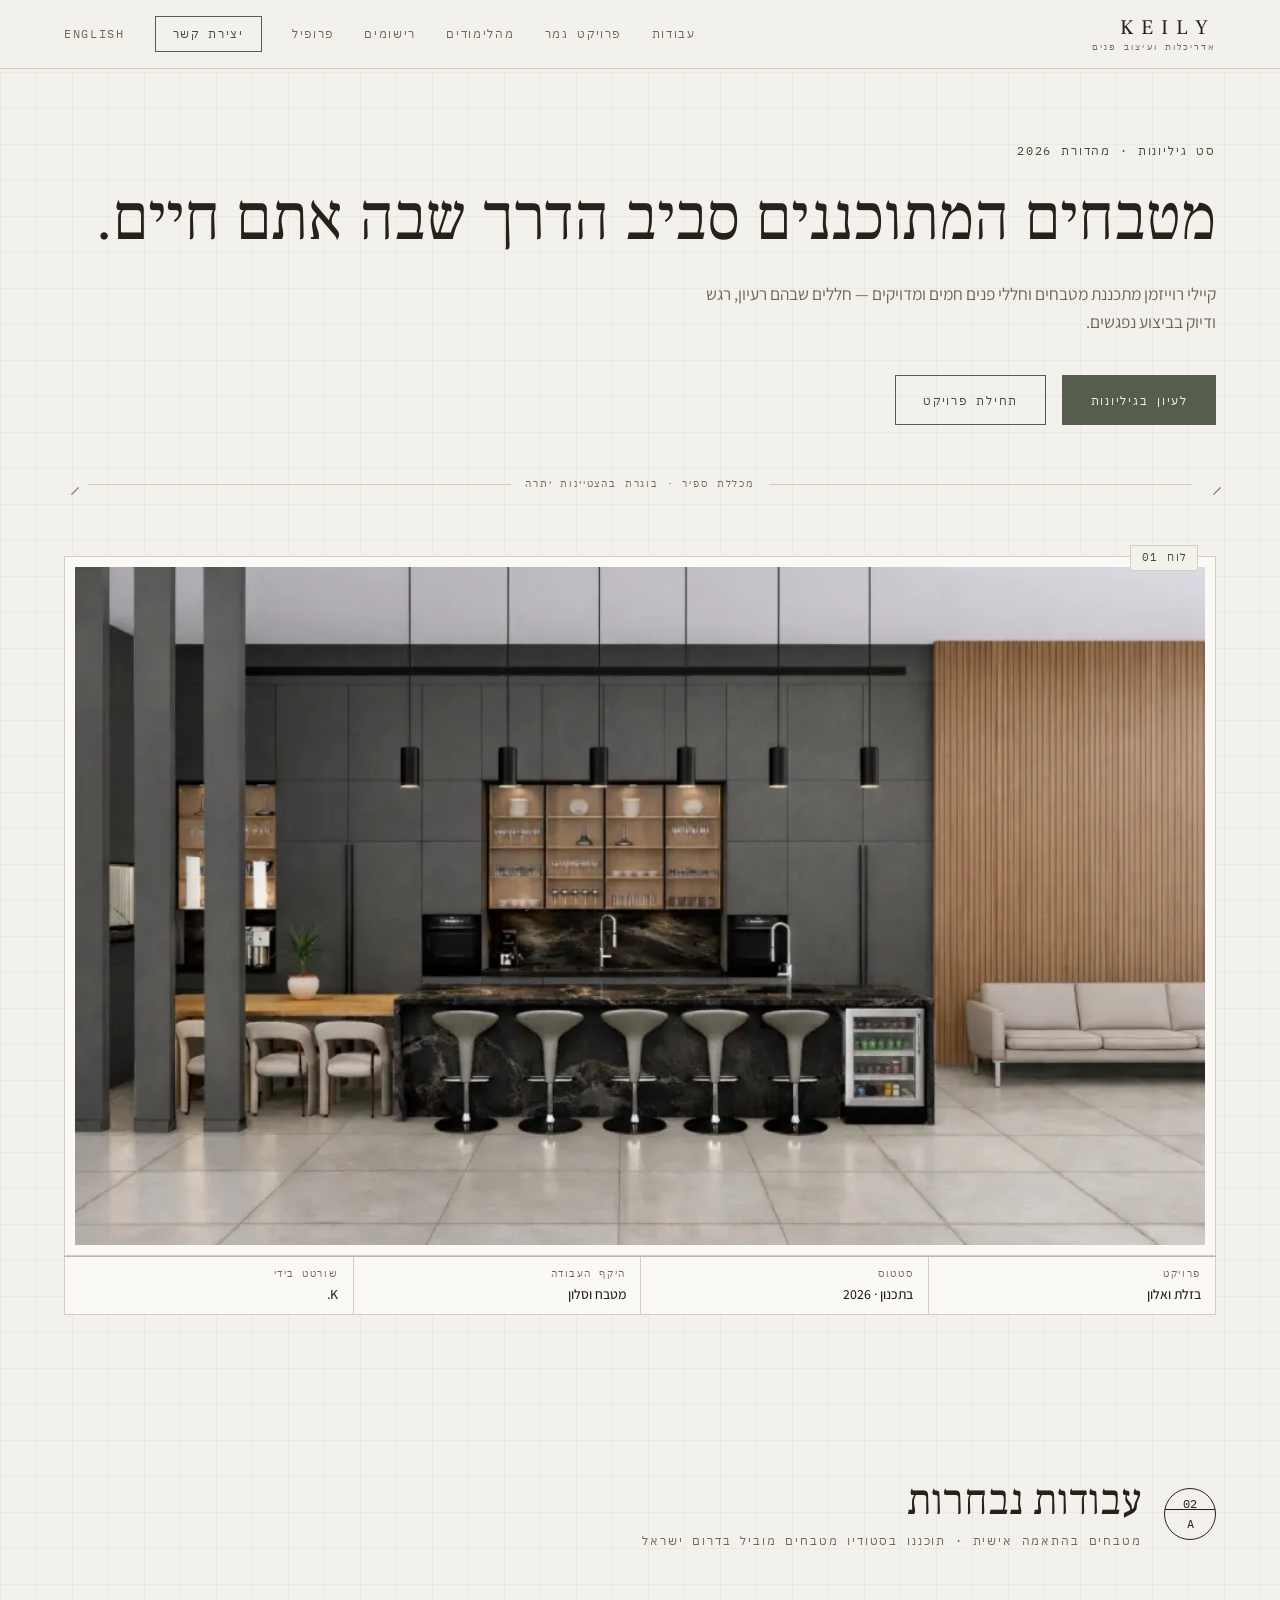
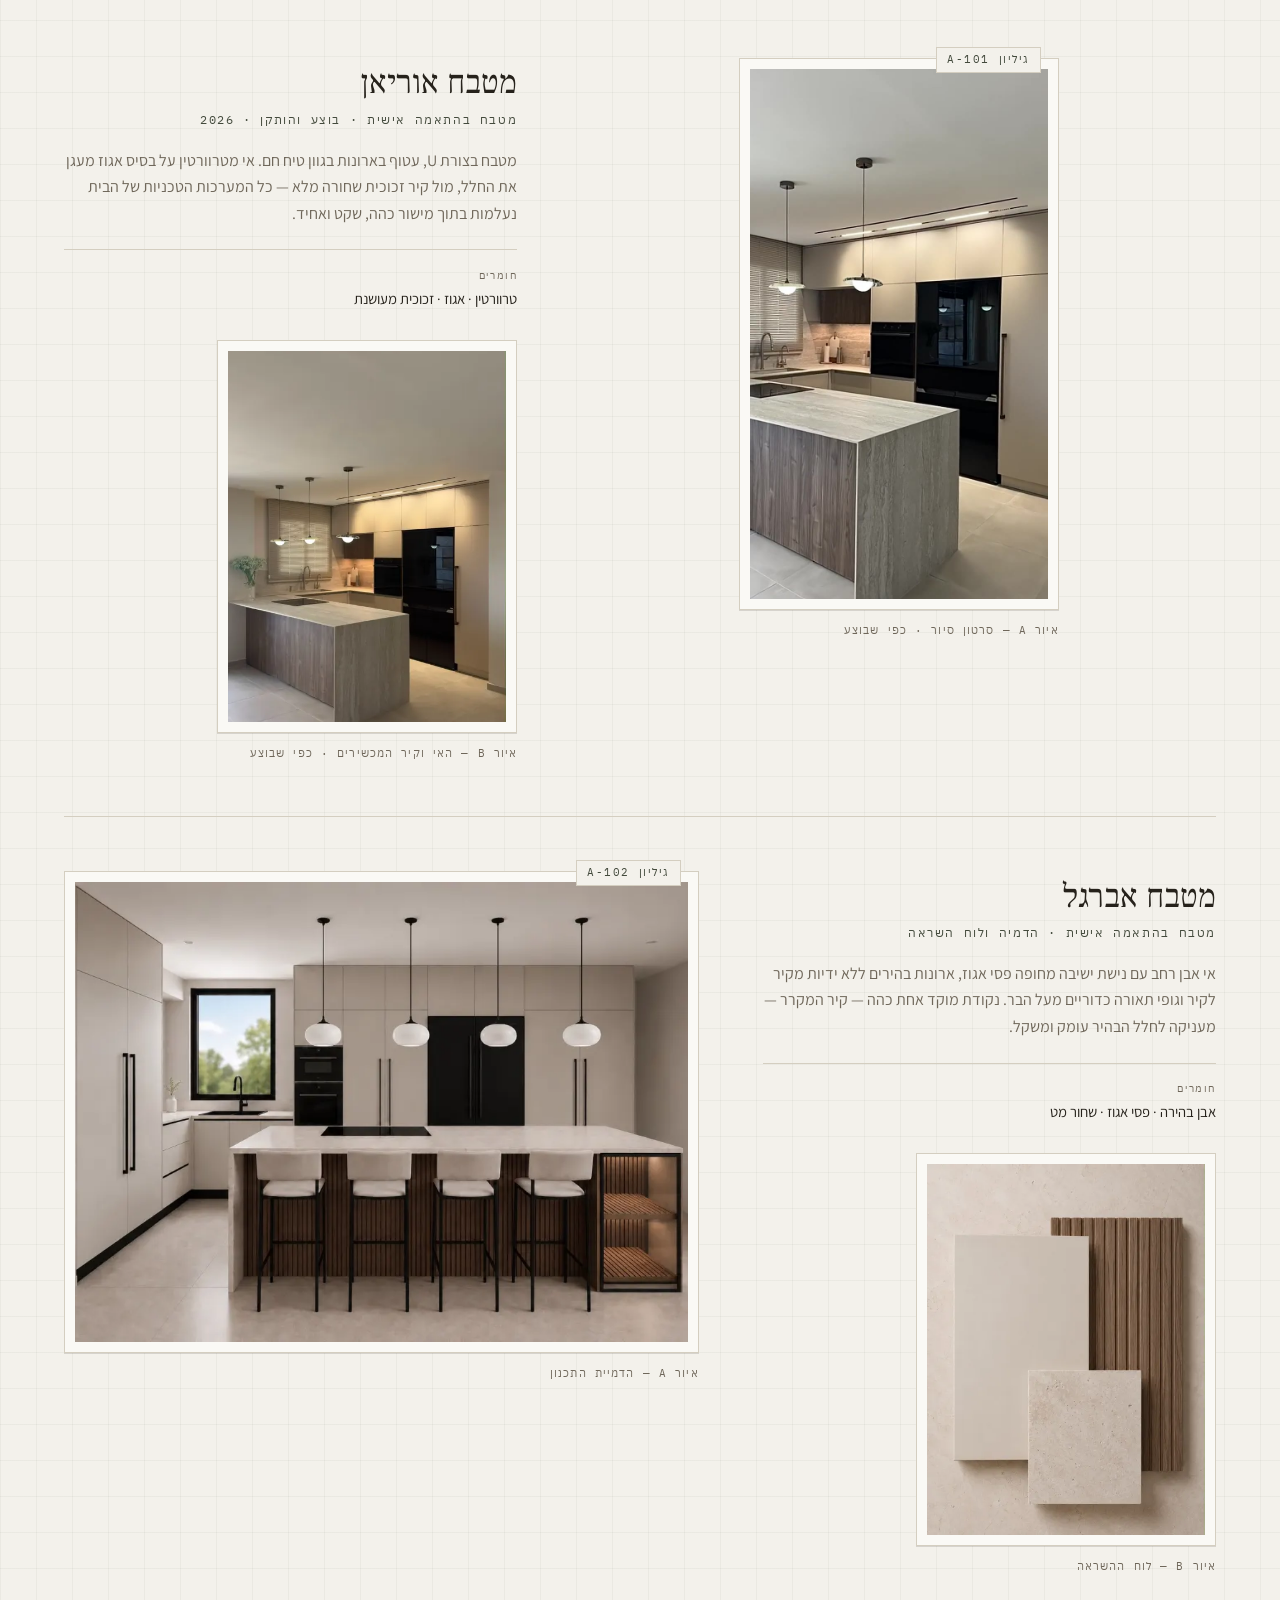
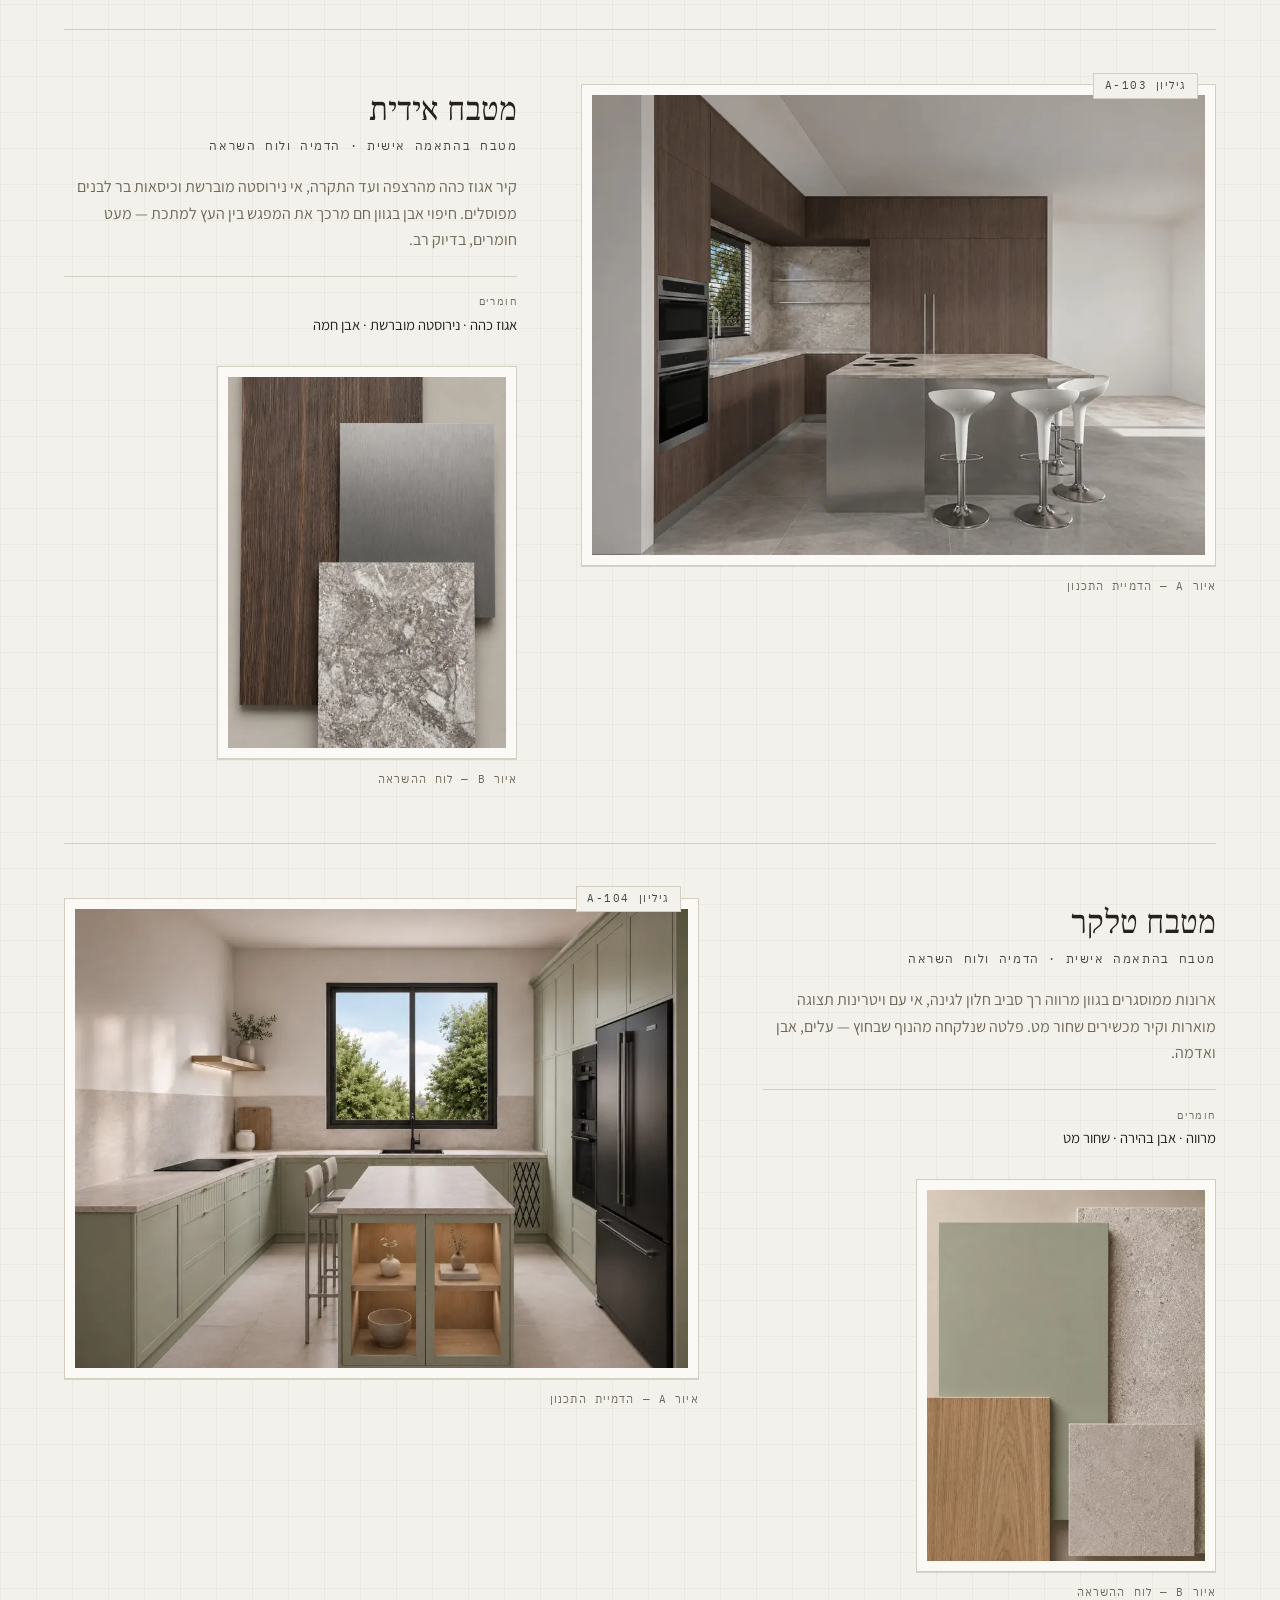
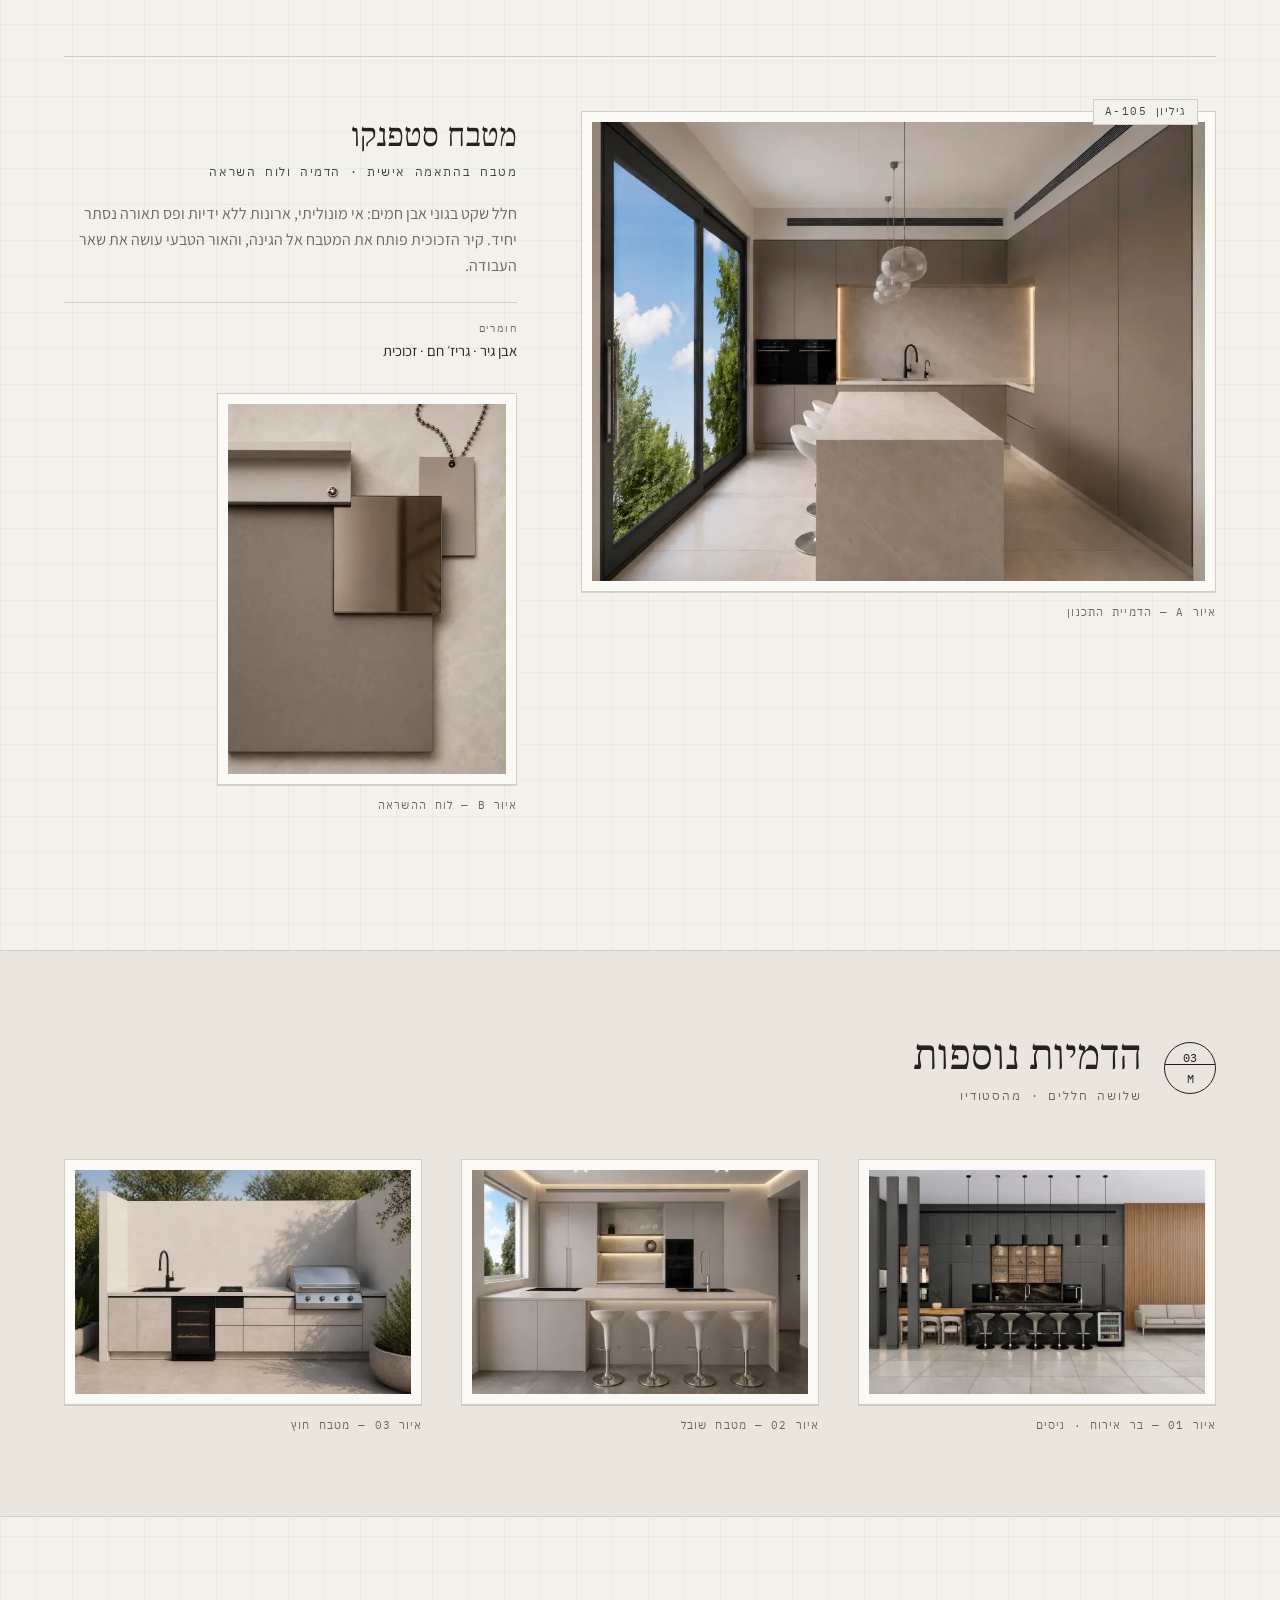
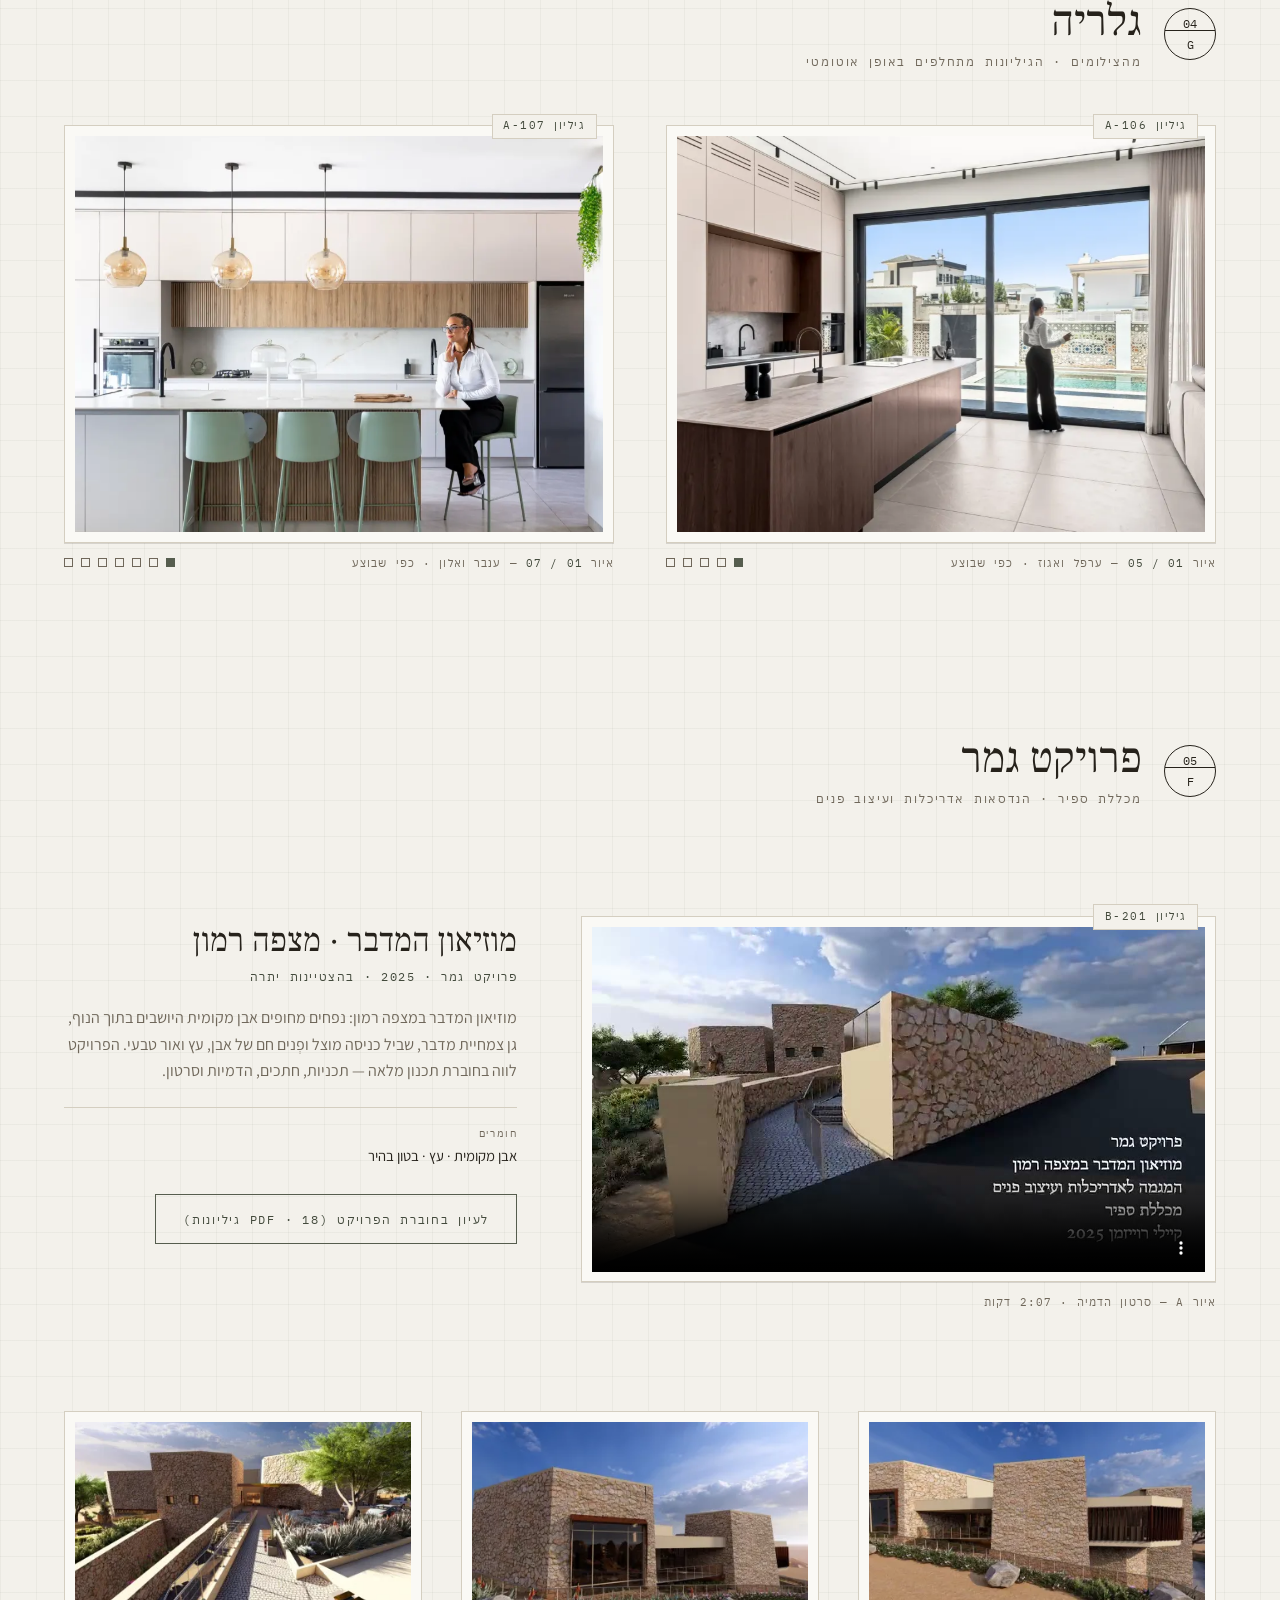
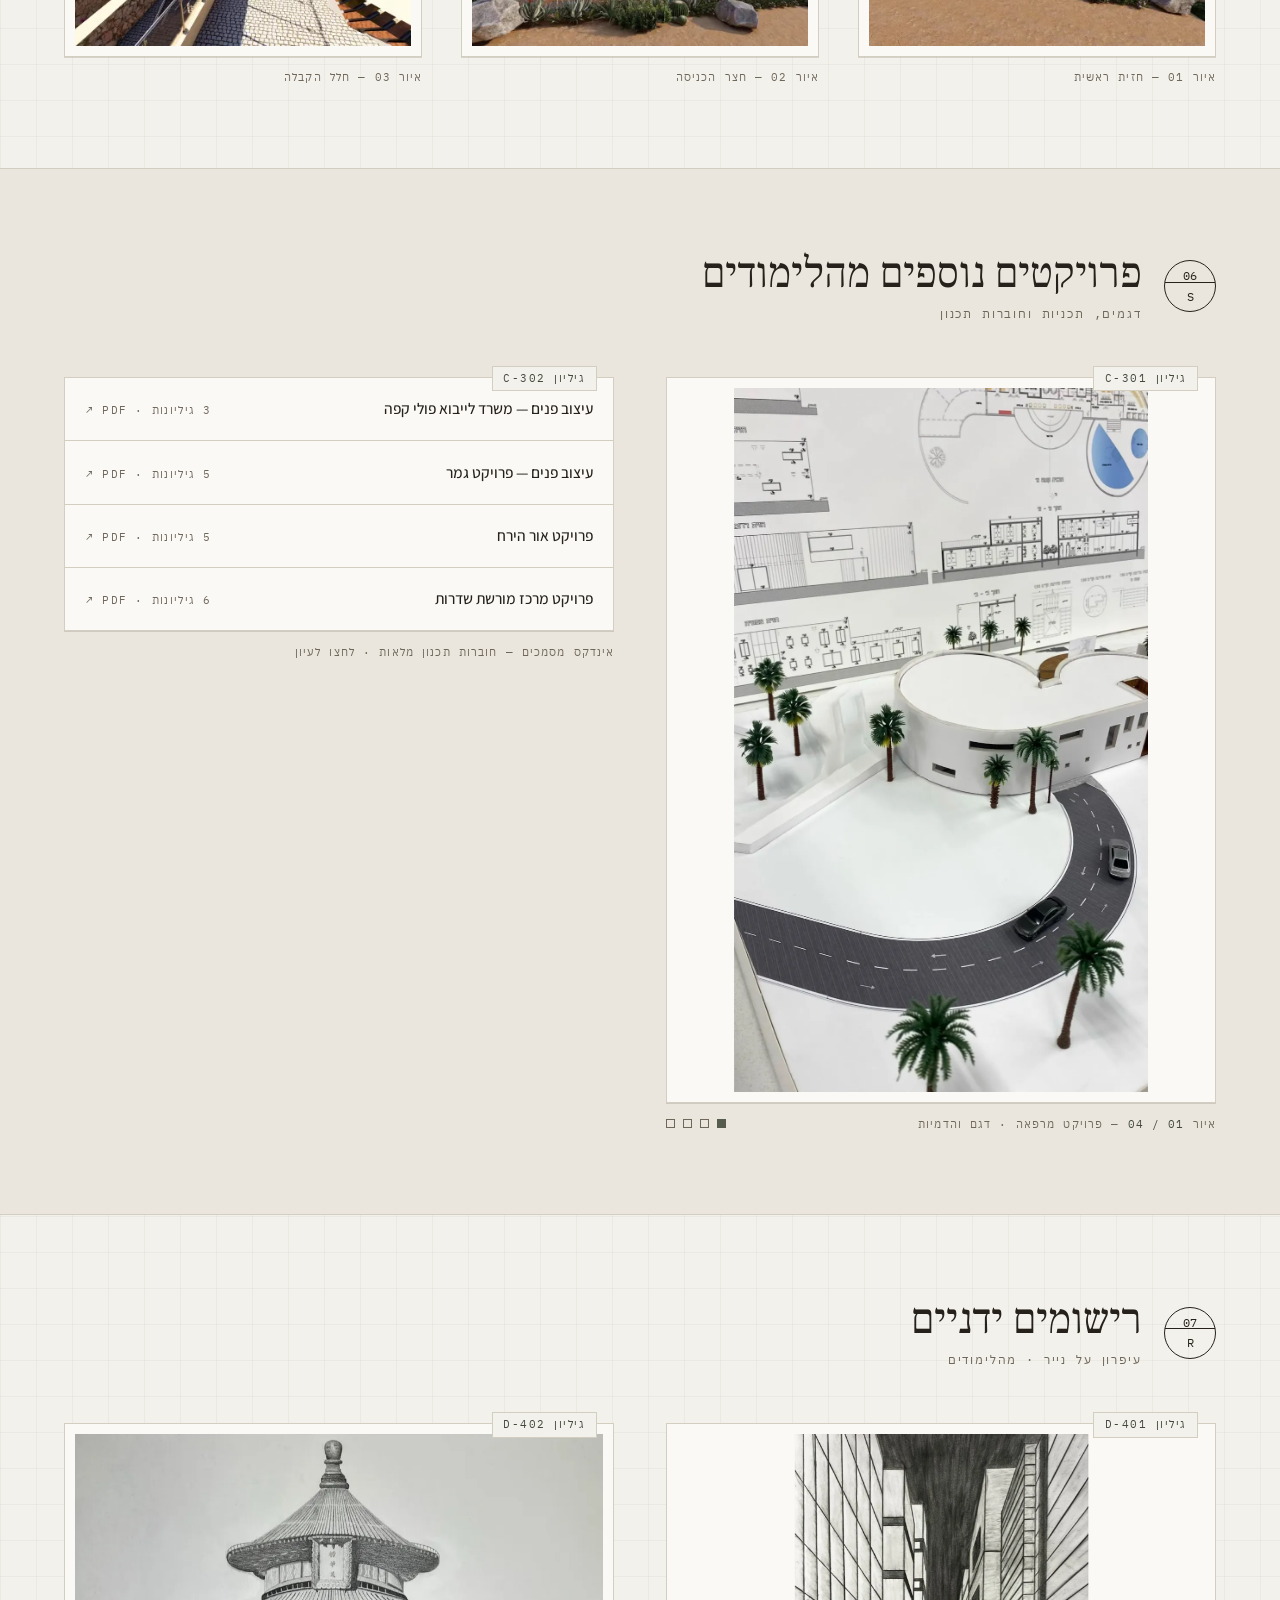
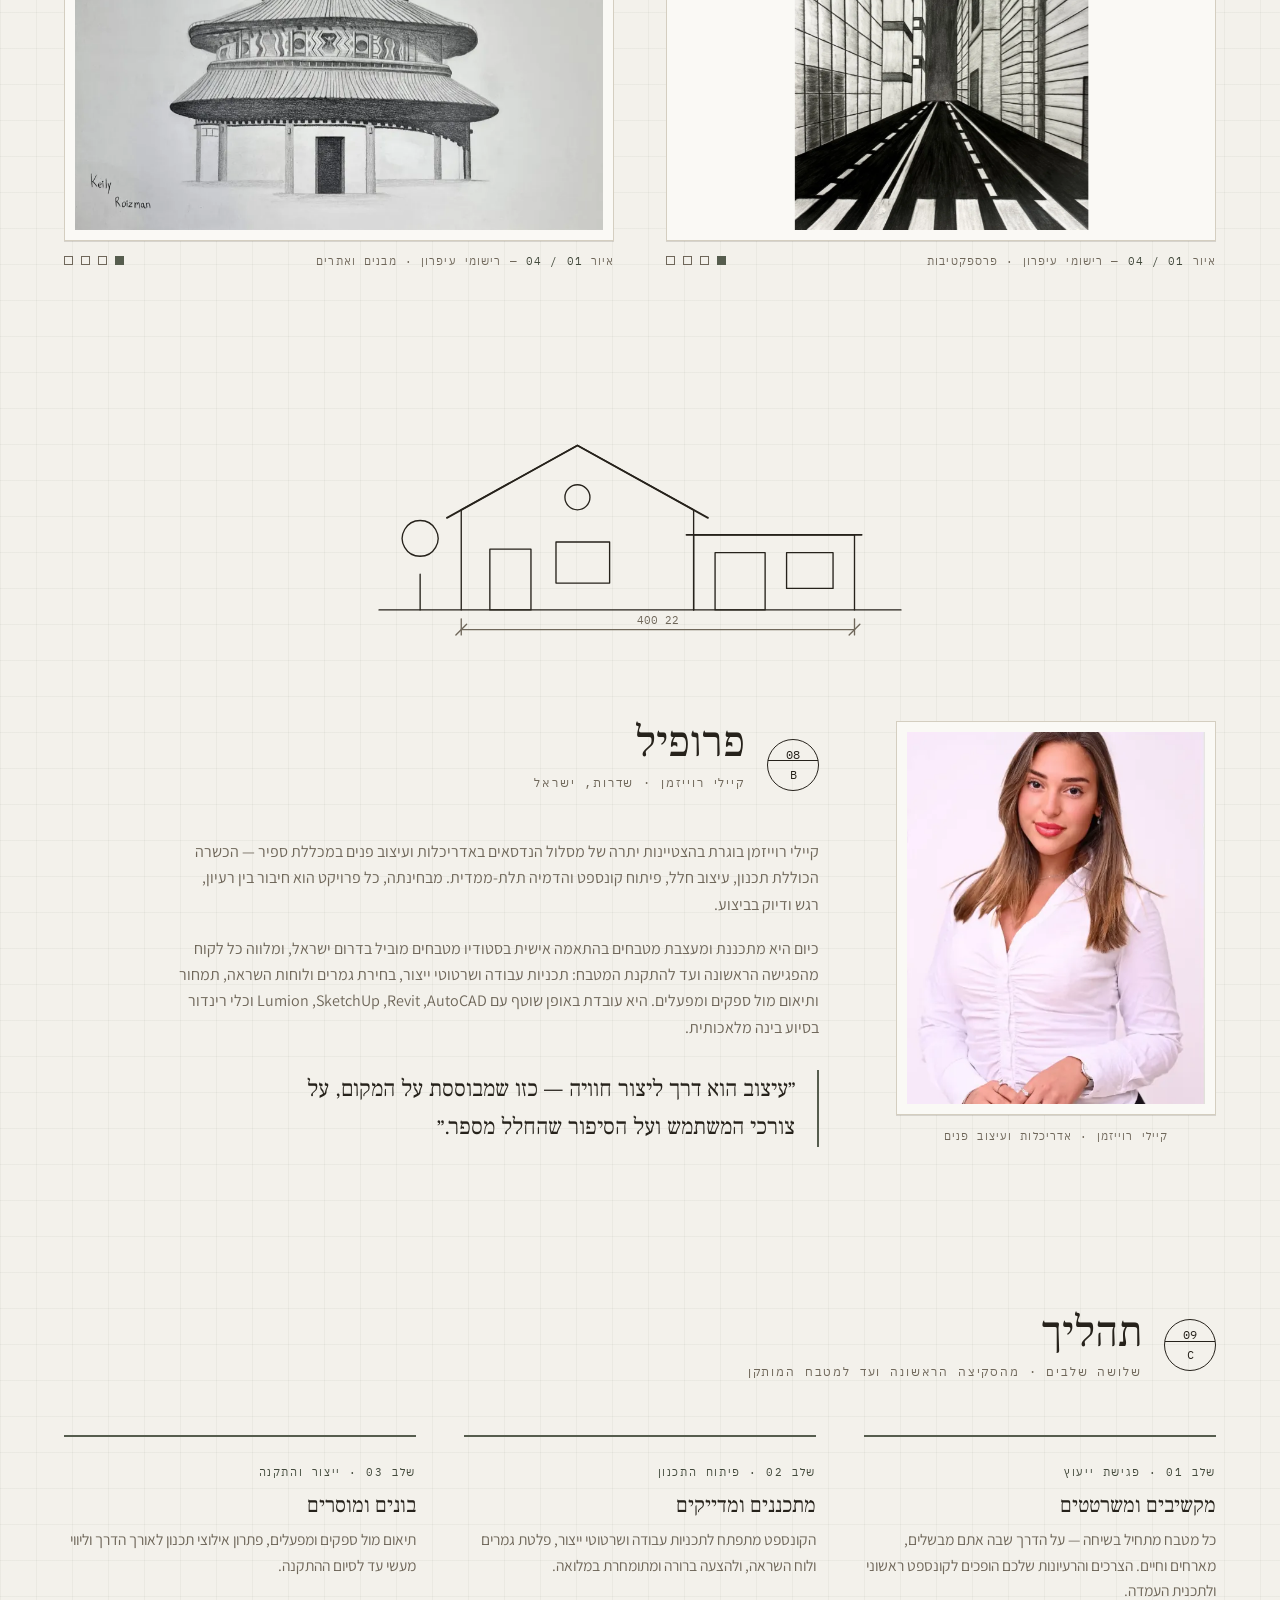
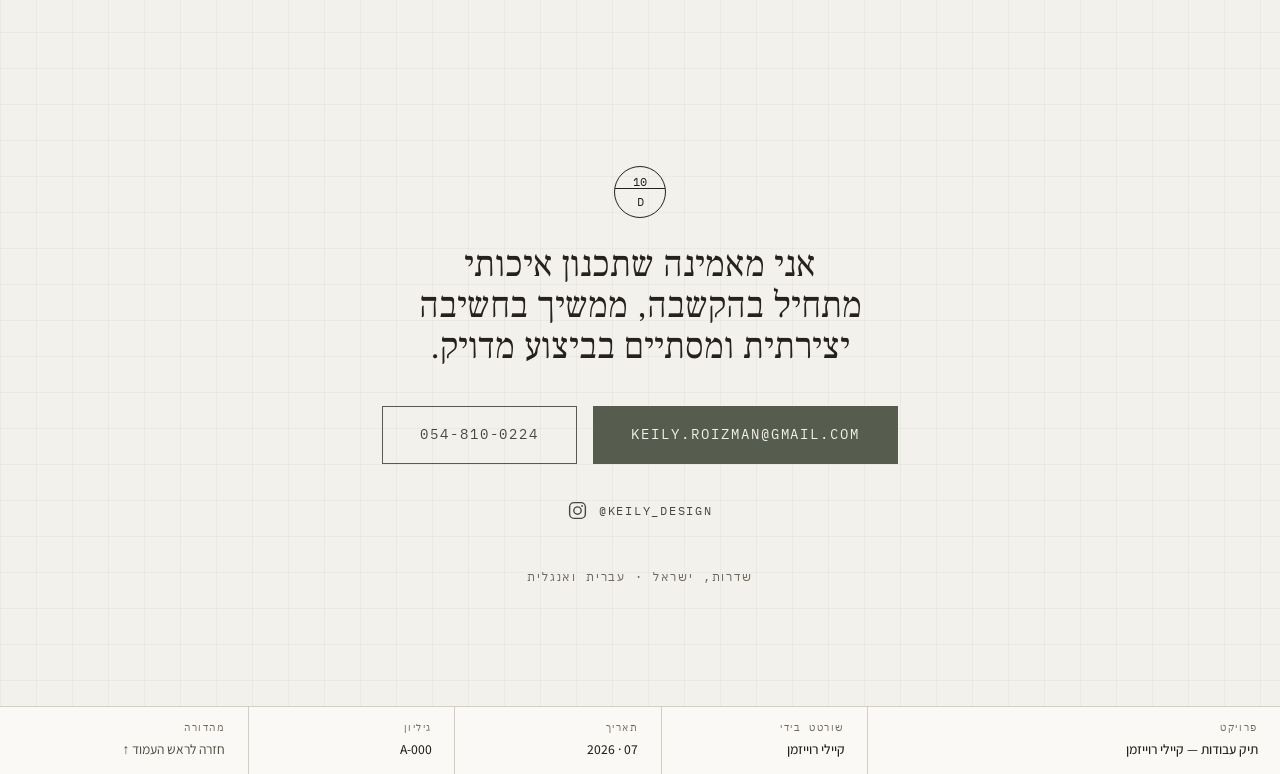
==== commit 22bda401: "Speed: responsive WebP images with srcset, lazy walkthrough film, hero preload Initial page weight d" ====
--- a/index.html
+++ b/index.html
@@ -10,6 +10,7 @@
   <link rel="preconnect" href="https://fonts.gstatic.com" crossorigin>
   <link href="https://fonts.googleapis.com/css2?family=Frank+Ruhl+Libre:wght@400;500&family=Assistant:wght@400;500;600&family=IBM+Plex+Sans+Hebrew:wght@400;500&family=IBM+Plex+Mono:wght@400;500&display=swap" rel="stylesheet">
   <link rel="stylesheet" href="style.css">
+  <link rel="preload" as="image" imagesrcset="assets/w/basalt-hero-480.webp 480w, assets/w/basalt-hero-960.webp 960w, assets/w/basalt-hero-1600.webp 1600w" imagesizes="(max-width: 960px) 100vw, 620px">
   <link rel="alternate" hreflang="he" href="https://keily-roizman.com/">
   <link rel="alternate" hreflang="en" href="https://keily-roizman.com/en/">
 </head>
@@ -58,7 +59,7 @@
     <figure class="hero-figure">
       <span class="sheet-tag">לוח 01</span>
       <div class="plate-frame">
-        <img src="assets/basalt-hero.jpg" alt="מטבח-סלון כהה: אי בר משיש שחור עם כיסאות בר מפוסלים, ארונות בגוון פחם, ויטרינות זכוכית וקיר חיפוי פסי אלון" fetchpriority="high">
+        <img src="assets/basalt-hero.jpg" srcset="assets/w/basalt-hero-480.webp 480w, assets/w/basalt-hero-960.webp 960w, assets/w/basalt-hero-1600.webp 1600w" sizes="(max-width: 960px) 100vw, 620px" decoding="async" alt="מטבח-סלון כהה: אי בר משיש שחור עם כיסאות בר מפוסלים, ארונות בגוון פחם, ויטרינות זכוכית וקיר חיפוי פסי אלון" fetchpriority="high">
       </div>
       <figcaption class="titleblock">
         <div><span>פרויקט</span><strong>בזלת ואלון</strong></div>
@@ -85,7 +86,7 @@
         <div class="film-portrait">
           <span class="sheet-tag">גיליון A-101</span>
           <div class="plate-frame">
-            <video autoplay muted loop playsinline poster="assets/travertine-poster.jpg" aria-label="סרטון סיור במטבח אוריאן">
+            <video muted loop playsinline preload="none" poster="assets/travertine-poster.jpg" aria-label="סרטון סיור במטבח אוריאן">
               <source src="assets/travertine-film.mp4" type="video/mp4">
             </video>
           </div>
@@ -103,7 +104,7 @@
         <p class="plate-materials"><span>חומרים</span>טרוורטין · אגוז · זכוכית מעושנת</p>
         <div class="plate-detail">
           <div class="plate-frame">
-            <img src="assets/orian-01.jpg" alt="מטבח אוריאן לאחר ההתקנה: אי הטרוורטין מול קיר המכשירים הכהה" loading="lazy">
+            <img src="assets/orian-01.jpg" srcset="assets/w/orian-01-480.webp 480w, assets/w/orian-01-960.webp 960w, assets/w/orian-01-1151.webp 1151w" sizes="(max-width: 960px) 60vw, 300px" decoding="async" alt="מטבח אוריאן לאחר ההתקנה: אי הטרוורטין מול קיר המכשירים הכהה" loading="lazy">
           </div>
           <p class="fig-caption">איור B — האי וקיר המכשירים · כפי שבוצע</p>
         </div>
@@ -115,7 +116,7 @@
       <div class="plate-media">
         <span class="sheet-tag">גיליון A-102</span>
         <div class="plate-frame">
-          <img src="assets/render-abergel.jpg" alt="הדמיית מטבח אברגל: ארונות בהירים, אי אבן גדול עם נישת פסי אגוז, מקרר שחור וגופי תאורה כדוריים" loading="lazy">
+          <img src="assets/render-abergel.jpg" srcset="assets/w/render-abergel-480.webp 480w, assets/w/render-abergel-960.webp 960w, assets/w/render-abergel-1600.webp 1600w" sizes="(max-width: 960px) 100vw, 55vw" decoding="async" alt="הדמיית מטבח אברגל: ארונות בהירים, אי אבן גדול עם נישת פסי אגוז, מקרר שחור וגופי תאורה כדוריים" loading="lazy">
         </div>
         <p class="fig-caption">איור A — הדמיית התכנון</p>
       </div>
@@ -130,7 +131,7 @@
         <p class="plate-materials"><span>חומרים</span>אבן בהירה · פסי אגוז · שחור מט</p>
         <div class="plate-detail">
           <div class="plate-frame">
-            <img src="assets/board-abergel.jpg" alt="לוח ההשראה של מטבח אברגל: אבן בהירה, פסי אגוז וטרוורטין" loading="lazy">
+            <img src="assets/board-abergel.jpg" srcset="assets/w/board-abergel-480.webp 480w, assets/w/board-abergel-960.webp 960w, assets/w/board-abergel-1536.webp 1536w" sizes="(max-width: 960px) 60vw, 300px" decoding="async" alt="לוח ההשראה של מטבח אברגל: אבן בהירה, פסי אגוז וטרוורטין" loading="lazy">
           </div>
           <p class="fig-caption">איור B — לוח ההשראה</p>
         </div>
@@ -142,7 +143,7 @@
       <div class="plate-media">
         <span class="sheet-tag">גיליון A-103</span>
         <div class="plate-frame">
-          <img src="assets/render-idit.jpg" alt="הדמיית מטבח אידית: קיר ארונות אגוז כהה מלא, אי נירוסטה וכיסאות בר לבנים" loading="lazy">
+          <img src="assets/render-idit.jpg" srcset="assets/w/render-idit-480.webp 480w, assets/w/render-idit-960.webp 960w, assets/w/render-idit-1600.webp 1600w" sizes="(max-width: 960px) 100vw, 55vw" decoding="async" alt="הדמיית מטבח אידית: קיר ארונות אגוז כהה מלא, אי נירוסטה וכיסאות בר לבנים" loading="lazy">
         </div>
         <p class="fig-caption">איור A — הדמיית התכנון</p>
       </div>
@@ -157,7 +158,7 @@
         <p class="plate-materials"><span>חומרים</span>אגוז כהה · נירוסטה מוברשת · אבן חמה</p>
         <div class="plate-detail">
           <div class="plate-frame">
-            <img src="assets/board-idit.jpg" alt="לוח ההשראה של מטבח אידית: אגוז כהה, מתכת מוברשת ואבן" loading="lazy">
+            <img src="assets/board-idit.jpg" srcset="assets/w/board-idit-480.webp 480w, assets/w/board-idit-960.webp 960w, assets/w/board-idit-1152.webp 1152w" sizes="(max-width: 960px) 60vw, 300px" decoding="async" alt="לוח ההשראה של מטבח אידית: אגוז כהה, מתכת מוברשת ואבן" loading="lazy">
           </div>
           <p class="fig-caption">איור B — לוח ההשראה</p>
         </div>
@@ -169,7 +170,7 @@
       <div class="plate-media">
         <span class="sheet-tag">גיליון A-104</span>
         <div class="plate-frame">
-          <img src="assets/render-telker.jpg" alt="הדמיית מטבח טלקר: ארונות ממוסגרים בירוק מרווה, אי עם ויטרינות תצוגה וקיר מכשירים שחור" loading="lazy">
+          <img src="assets/render-telker.jpg" srcset="assets/w/render-telker-480.webp 480w, assets/w/render-telker-960.webp 960w, assets/w/render-telker-1600.webp 1600w" sizes="(max-width: 960px) 100vw, 55vw" decoding="async" alt="הדמיית מטבח טלקר: ארונות ממוסגרים בירוק מרווה, אי עם ויטרינות תצוגה וקיר מכשירים שחור" loading="lazy">
         </div>
         <p class="fig-caption">איור A — הדמיית התכנון</p>
       </div>
@@ -184,7 +185,7 @@
         <p class="plate-materials"><span>חומרים</span>מרווה · אבן בהירה · שחור מט</p>
         <div class="plate-detail">
           <div class="plate-frame">
-            <img src="assets/board-telker.jpg" alt="לוח ההשראה של מטבח טלקר: ירוק מרווה, אבן ועץ" loading="lazy">
+            <img src="assets/board-telker.jpg" srcset="assets/w/board-telker-480.webp 480w, assets/w/board-telker-960.webp 960w, assets/w/board-telker-1536.webp 1536w" sizes="(max-width: 960px) 60vw, 300px" decoding="async" alt="לוח ההשראה של מטבח טלקר: ירוק מרווה, אבן ועץ" loading="lazy">
           </div>
           <p class="fig-caption">איור B — לוח ההשראה</p>
         </div>
@@ -196,7 +197,7 @@
       <div class="plate-media">
         <span class="sheet-tag">גיליון A-105</span>
         <div class="plate-frame">
-          <img src="assets/render-stepanko.jpg" alt="הדמיית מטבח סטפנקו: מטבח מינימליסטי בגוני אבן חמים, אי מונוליתי וקיר זכוכית לגינה" loading="lazy">
+          <img src="assets/render-stepanko.jpg" srcset="assets/w/render-stepanko-480.webp 480w, assets/w/render-stepanko-960.webp 960w, assets/w/render-stepanko-1600.webp 1600w" sizes="(max-width: 960px) 100vw, 55vw" decoding="async" alt="הדמיית מטבח סטפנקו: מטבח מינימליסטי בגוני אבן חמים, אי מונוליתי וקיר זכוכית לגינה" loading="lazy">
         </div>
         <p class="fig-caption">איור A — הדמיית התכנון</p>
       </div>
@@ -211,7 +212,7 @@
         <p class="plate-materials"><span>חומרים</span>אבן גיר · גריז׳ חם · זכוכית</p>
         <div class="plate-detail">
           <div class="plate-frame">
-            <img src="assets/board-stepanko.jpg" alt="לוח ההשראה של מטבח סטפנקו: אבן גיר, גוני חול ועץ בהיר" loading="lazy">
+            <img src="assets/board-stepanko.jpg" srcset="assets/w/board-stepanko-480.webp 480w, assets/w/board-stepanko-960.webp 960w, assets/w/board-stepanko-1536.webp 1536w" sizes="(max-width: 960px) 60vw, 300px" decoding="async" alt="לוח ההשראה של מטבח סטפנקו: אבן גיר, גוני חול ועץ בהיר" loading="lazy">
           </div>
           <p class="fig-caption">איור B — לוח ההשראה</p>
         </div>
@@ -232,19 +233,19 @@
       <div class="materials-grid renders-grid">
         <figure class="reveal">
           <div class="plate-frame">
-            <img src="assets/render-nissim.jpg" alt="הדמיית בר אירוח לניסים: קיר בר כהה עם מדפי זכוכית מוארים, חיפוי פסי אלון ודלפק שיש" loading="lazy">
+            <img src="assets/render-nissim.jpg" srcset="assets/w/render-nissim-480.webp 480w, assets/w/render-nissim-960.webp 960w, assets/w/render-nissim-1600.webp 1600w" sizes="(max-width: 640px) 100vw, (max-width: 960px) 50vw, 30vw" decoding="async" alt="הדמיית בר אירוח לניסים: קיר בר כהה עם מדפי זכוכית מוארים, חיפוי פסי אלון ודלפק שיש" loading="lazy">
           </div>
           <figcaption class="fig-caption">איור 01 — בר אירוח · ניסים</figcaption>
         </figure>
         <figure class="reveal">
           <div class="plate-frame">
-            <img src="assets/render-shoval.jpg" alt="הדמיית מטבח שובל: ארונות בהירים עם נישה מוארת, אי אבן לבן וארבעה כיסאות בר" loading="lazy">
+            <img src="assets/render-shoval.jpg" srcset="assets/w/render-shoval-480.webp 480w, assets/w/render-shoval-960.webp 960w, assets/w/render-shoval-1600.webp 1600w" sizes="(max-width: 640px) 100vw, (max-width: 960px) 50vw, 30vw" decoding="async" alt="הדמיית מטבח שובל: ארונות בהירים עם נישה מוארת, אי אבן לבן וארבעה כיסאות בר" loading="lazy">
           </div>
           <figcaption class="fig-caption">איור 02 — מטבח שובל</figcaption>
         </figure>
         <figure class="reveal">
           <div class="plate-frame">
-            <img src="assets/render-outdoor.jpg" alt="הדמיית מטבח חוץ: חזית אבן בהירה עם עמדת גריל, ברז שחור ועצי זית" loading="lazy">
+            <img src="assets/render-outdoor.jpg" srcset="assets/w/render-outdoor-480.webp 480w, assets/w/render-outdoor-960.webp 960w, assets/w/render-outdoor-1600.webp 1600w" sizes="(max-width: 640px) 100vw, (max-width: 960px) 50vw, 30vw" decoding="async" alt="הדמיית מטבח חוץ: חזית אבן בהירה עם עמדת גריל, ברז שחור ועצי זית" loading="lazy">
           </div>
           <figcaption class="fig-caption">איור 03 — מטבח חוץ</figcaption>
         </figure>
@@ -267,11 +268,11 @@
         <span class="sheet-tag">גיליון A-106</span>
         <div class="plate-frame">
           <div class="slides" role="group" aria-roledescription="קרוסלה" aria-label="ערפל ואגוז — תצלומים">
-            <img src="assets/shoot-01.jpg" class="active" alt="קיילי ליד אי האבן הבהיר במטבח בגווני אפור-ערפילי ואגוז, עם ברזים שחורים משני צדדיו" loading="lazy">
-            <img src="assets/shoot-02.jpg" alt="חזית מלאה של המטבח בגוון אפור-ערפילי: ארונות גבוהים ללא ידיות המקיפים נישת אגוז כהה" loading="lazy">
-            <img src="assets/shoot-03.jpg" alt="מבט אנכי על הארונות הגבוהים בגוון אפור-ערפילי ועל יחידות הקיר מאגוז כהה" loading="lazy">
-            <img src="assets/shoot-04.jpg" alt="פרט אנכי של אי האבן עם הברז השחור המט שלו" loading="lazy">
-            <img src="assets/shoot-05.jpg" alt="פרט של יחידות הבסיס מאגוז מתחת למשטח האבן הבהיר" loading="lazy">
+            <img src="assets/shoot-01.jpg" srcset="assets/w/shoot-01-480.webp 480w, assets/w/shoot-01-960.webp 960w, assets/w/shoot-01-1600.webp 1600w" sizes="(max-width: 960px) 100vw, 44vw" decoding="async" class="active" alt="קיילי ליד אי האבן הבהיר במטבח בגווני אפור-ערפילי ואגוז, עם ברזים שחורים משני צדדיו" loading="lazy">
+            <img src="assets/shoot-02.jpg" srcset="assets/w/shoot-02-480.webp 480w, assets/w/shoot-02-960.webp 960w, assets/w/shoot-02-1600.webp 1600w" sizes="(max-width: 960px) 100vw, 44vw" decoding="async" alt="חזית מלאה של המטבח בגוון אפור-ערפילי: ארונות גבוהים ללא ידיות המקיפים נישת אגוז כהה" loading="lazy">
+            <img src="assets/shoot-03.jpg" srcset="assets/w/shoot-03-480.webp 480w, assets/w/shoot-03-960.webp 960w, assets/w/shoot-03-1366.webp 1366w" sizes="(max-width: 960px) 100vw, 44vw" decoding="async" alt="מבט אנכי על הארונות הגבוהים בגוון אפור-ערפילי ועל יחידות הקיר מאגוז כהה" loading="lazy">
+            <img src="assets/shoot-04.jpg" srcset="assets/w/shoot-04-480.webp 480w, assets/w/shoot-04-960.webp 960w, assets/w/shoot-04-1366.webp 1366w" sizes="(max-width: 960px) 100vw, 44vw" decoding="async" alt="פרט אנכי של אי האבן עם הברז השחור המט שלו" loading="lazy">
+            <img src="assets/shoot-05.jpg" srcset="assets/w/shoot-05-480.webp 480w, assets/w/shoot-05-960.webp 960w, assets/w/shoot-05-1600.webp 1600w" sizes="(max-width: 960px) 100vw, 44vw" decoding="async" alt="פרט של יחידות הבסיס מאגוז מתחת למשטח האבן הבהיר" loading="lazy">
           </div>
         </div>
         <figcaption class="gallery-caption">
@@ -284,13 +285,13 @@
         <span class="sheet-tag">גיליון A-107</span>
         <div class="plate-frame">
           <div class="slides" role="group" aria-roledescription="קרוסלה" aria-label="ענבר ואלון — תצלומים">
-            <img src="assets/shoot-06.jpg" class="active" alt="מטבח חיפוי פסי אלון תחת גופי תאורה תלויים מזכוכית ענבר, עם כיסאות בר ירוקים בגוון מרווה סביב האי" loading="lazy">
-            <img src="assets/shoot-07.jpg" alt="רצף מטבח לבן עם ארונות אלון מחורצים וחיפוי קיר בעל עורקי שיש" loading="lazy">
-            <img src="assets/shoot-08.jpg" alt="האי וגופי התאורה כפי שנראים מאזור הסלון" loading="lazy">
-            <img src="assets/shoot-09.jpg" alt="פרט חיפוי האלון המחורץ על האי" loading="lazy">
-            <img src="assets/shoot-10.jpg" alt="קיר הבישול עם ברז שחור וארונות עליונים מעץ אלון חם" loading="lazy">
-            <img src="assets/shoot-11.jpg" alt="מבט רחב על המטבח הפתוח ופינת האוכל" loading="lazy">
-            <img src="assets/shoot-12.jpg" alt="פרט אנכי של גופי התאורה מזכוכית ענבר מעל משטח האבן" loading="lazy">
+            <img src="assets/shoot-06.jpg" srcset="assets/w/shoot-06-480.webp 480w, assets/w/shoot-06-960.webp 960w, assets/w/shoot-06-1600.webp 1600w" sizes="(max-width: 960px) 100vw, 44vw" decoding="async" class="active" alt="מטבח חיפוי פסי אלון תחת גופי תאורה תלויים מזכוכית ענבר, עם כיסאות בר ירוקים בגוון מרווה סביב האי" loading="lazy">
+            <img src="assets/shoot-07.jpg" srcset="assets/w/shoot-07-480.webp 480w, assets/w/shoot-07-960.webp 960w, assets/w/shoot-07-1600.webp 1600w" sizes="(max-width: 960px) 100vw, 44vw" decoding="async" alt="רצף מטבח לבן עם ארונות אלון מחורצים וחיפוי קיר בעל עורקי שיש" loading="lazy">
+            <img src="assets/shoot-08.jpg" srcset="assets/w/shoot-08-480.webp 480w, assets/w/shoot-08-960.webp 960w, assets/w/shoot-08-1600.webp 1600w" sizes="(max-width: 960px) 100vw, 44vw" decoding="async" alt="האי וגופי התאורה כפי שנראים מאזור הסלון" loading="lazy">
+            <img src="assets/shoot-09.jpg" srcset="assets/w/shoot-09-480.webp 480w, assets/w/shoot-09-960.webp 960w, assets/w/shoot-09-1600.webp 1600w" sizes="(max-width: 960px) 100vw, 44vw" decoding="async" alt="פרט חיפוי האלון המחורץ על האי" loading="lazy">
+            <img src="assets/shoot-10.jpg" srcset="assets/w/shoot-10-480.webp 480w, assets/w/shoot-10-960.webp 960w, assets/w/shoot-10-1600.webp 1600w" sizes="(max-width: 960px) 100vw, 44vw" decoding="async" alt="קיר הבישול עם ברז שחור וארונות עליונים מעץ אלון חם" loading="lazy">
+            <img src="assets/shoot-11.jpg" srcset="assets/w/shoot-11-480.webp 480w, assets/w/shoot-11-960.webp 960w, assets/w/shoot-11-1600.webp 1600w" sizes="(max-width: 960px) 100vw, 44vw" decoding="async" alt="מבט רחב על המטבח הפתוח ופינת האוכל" loading="lazy">
+            <img src="assets/shoot-12.jpg" srcset="assets/w/shoot-12-480.webp 480w, assets/w/shoot-12-960.webp 960w, assets/w/shoot-12-1364.webp 1364w" sizes="(max-width: 960px) 100vw, 44vw" decoding="async" alt="פרט אנכי של גופי התאורה מזכוכית ענבר מעל משטח האבן" loading="lazy">
           </div>
         </div>
         <figcaption class="gallery-caption">
@@ -337,19 +338,19 @@
     <div class="materials-grid renders-grid gmar-renders">
       <figure class="reveal">
         <div class="plate-frame">
-          <img src="assets/gmar-01.jpg" alt="הדמיית חוץ של פרויקט הגמר: נפחי אבן בנוף מדברי עם צמחייה מקומית" loading="lazy">
+          <img src="assets/gmar-01.jpg" srcset="assets/w/gmar-01-480.webp 480w, assets/w/gmar-01-960.webp 960w, assets/w/gmar-01-1600.webp 1600w" sizes="(max-width: 640px) 100vw, (max-width: 960px) 50vw, 30vw" decoding="async" alt="הדמיית חוץ של פרויקט הגמר: נפחי אבן בנוף מדברי עם צמחייה מקומית" loading="lazy">
         </div>
         <figcaption class="fig-caption">איור 01 — חזית ראשית</figcaption>
       </figure>
       <figure class="reveal">
         <div class="plate-frame">
-          <img src="assets/gmar-02.jpg" alt="הדמיית חוץ נוספת: חצר כניסה מרוצפת עם תעלת מים וגן מדברי" loading="lazy">
+          <img src="assets/gmar-02.jpg" srcset="assets/w/gmar-02-480.webp 480w, assets/w/gmar-02-960.webp 960w, assets/w/gmar-02-1600.webp 1600w" sizes="(max-width: 640px) 100vw, (max-width: 960px) 50vw, 30vw" decoding="async" alt="הדמיית חוץ נוספת: חצר כניסה מרוצפת עם תעלת מים וגן מדברי" loading="lazy">
         </div>
         <figcaption class="fig-caption">איור 02 — חצר הכניסה</figcaption>
       </figure>
       <figure class="reveal">
         <div class="plate-frame">
-          <img src="assets/gmar-03.jpg" alt="הדמיית פנים: חלל קבלה עם קיר אבן, ריהוט עץ וחזית זכוכית לנוף" loading="lazy">
+          <img src="assets/gmar-03.jpg" srcset="assets/w/gmar-03-480.webp 480w, assets/w/gmar-03-960.webp 960w, assets/w/gmar-03-1600.webp 1600w" sizes="(max-width: 640px) 100vw, (max-width: 960px) 50vw, 30vw" decoding="async" alt="הדמיית פנים: חלל קבלה עם קיר אבן, ריהוט עץ וחזית זכוכית לנוף" loading="lazy">
         </div>
         <figcaption class="fig-caption">איור 03 — חלל הקבלה</figcaption>
       </figure>
@@ -372,10 +373,10 @@
           <span class="sheet-tag">גיליון C-301</span>
           <div class="plate-frame">
             <div class="slides" role="group" aria-roledescription="קרוסלה" aria-label="פרויקט מרפאה — דגם והדמיות">
-              <img src="assets/clinic-01.jpg" class="active" alt="דגם פיזי של פרויקט המרפאה במבט על, עם תכניות עבודה ברקע" loading="lazy">
-              <img src="assets/clinic-02.jpg" alt="הדמיית תלת-ממד של פנים המרפאה" loading="lazy">
-              <img src="assets/clinic-03.jpg" alt="הדמיית תלת-ממד נוספת של חללי המרפאה" loading="lazy">
-              <img src="assets/clinic-04.jpg" alt="הדמיית תלת-ממד של אזור הקבלה במרפאה" loading="lazy">
+              <img src="assets/clinic-01.jpg" srcset="assets/w/clinic-01-480.webp 480w, assets/w/clinic-01-960.webp 960w, assets/w/clinic-01-1152.webp 1152w" sizes="(max-width: 960px) 100vw, 44vw" decoding="async" class="active" alt="דגם פיזי של פרויקט המרפאה במבט על, עם תכניות עבודה ברקע" loading="lazy">
+              <img src="assets/clinic-02.jpg" srcset="assets/w/clinic-02-480.webp 480w, assets/w/clinic-02-960.webp 960w, assets/w/clinic-02-1152.webp 1152w" sizes="(max-width: 960px) 100vw, 44vw" decoding="async" alt="הדמיית תלת-ממד של פנים המרפאה" loading="lazy">
+              <img src="assets/clinic-03.jpg" srcset="assets/w/clinic-03-480.webp 480w, assets/w/clinic-03-960.webp 960w, assets/w/clinic-03-1152.webp 1152w" sizes="(max-width: 960px) 100vw, 44vw" decoding="async" alt="הדמיית תלת-ממד נוספת של חללי המרפאה" loading="lazy">
+              <img src="assets/clinic-04.jpg" srcset="assets/w/clinic-04-480.webp 480w, assets/w/clinic-04-960.webp 960w, assets/w/clinic-04-1152.webp 1152w" sizes="(max-width: 960px) 100vw, 44vw" decoding="async" alt="הדמיית תלת-ממד של אזור הקבלה במרפאה" loading="lazy">
             </div>
           </div>
           <figcaption class="gallery-caption">
@@ -427,10 +428,10 @@
         <span class="sheet-tag">גיליון D-401</span>
         <div class="plate-frame">
           <div class="slides" role="group" aria-roledescription="קרוסלה" aria-label="רישומים ידניים — חלק ראשון">
-            <img src="assets/sketch-01.jpg" class="active" alt="רישום עיפרון של רחוב עירוני בפרספקטיבה חד-נקודתית, בין מגדלים גבוהים" loading="lazy">
-            <img src="assets/sketch-02.jpg" alt="רישום עיפרון של גשר קשתות אבן מעל נהר" loading="lazy">
-            <img src="assets/sketch-03.jpg" alt="רישום עיפרון של מבנה אבן ביפו, חתום קיילי רוייזמן" loading="lazy">
-            <img src="assets/sketch-04.jpg" alt="רישום עיפרון של החומה הסינית המתפתלת בין ההרים" loading="lazy">
+            <img src="assets/sketch-01.jpg" srcset="assets/w/sketch-01-480.webp 480w, assets/w/sketch-01-960.webp 960w, assets/w/sketch-01-1453.webp 1453w" sizes="(max-width: 960px) 100vw, 44vw" decoding="async" class="active" alt="רישום עיפרון של רחוב עירוני בפרספקטיבה חד-נקודתית, בין מגדלים גבוהים" loading="lazy">
+            <img src="assets/sketch-02.jpg" srcset="assets/w/sketch-02-480.webp 480w, assets/w/sketch-02-960.webp 960w, assets/w/sketch-02-1600.webp 1600w" sizes="(max-width: 960px) 100vw, 44vw" decoding="async" alt="רישום עיפרון של גשר קשתות אבן מעל נהר" loading="lazy">
+            <img src="assets/sketch-03.jpg" srcset="assets/w/sketch-03-480.webp 480w, assets/w/sketch-03-960.webp 960w, assets/w/sketch-03-1403.webp 1403w" sizes="(max-width: 960px) 100vw, 44vw" decoding="async" alt="רישום עיפרון של מבנה אבן ביפו, חתום קיילי רוייזמן" loading="lazy">
+            <img src="assets/sketch-04.jpg" srcset="assets/w/sketch-04-480.webp 480w, assets/w/sketch-04-960.webp 960w, assets/w/sketch-04-1600.webp 1600w" sizes="(max-width: 960px) 100vw, 44vw" decoding="async" alt="רישום עיפרון של החומה הסינית המתפתלת בין ההרים" loading="lazy">
           </div>
         </div>
         <figcaption class="gallery-caption">
@@ -443,10 +444,10 @@
         <span class="sheet-tag">גיליון D-402</span>
         <div class="plate-frame">
           <div class="slides" role="group" aria-roledescription="קרוסלה" aria-label="רישומים ידניים — חלק שני">
-            <img src="assets/sketch-05.jpg" class="active" alt="רישום עיפרון של מקדש השמיים בבייג׳ינג" loading="lazy">
-            <img src="assets/sketch-06.jpg" alt="רישום עיפרון של מבנה מסורתי בסין" loading="lazy">
-            <img src="assets/sketch-07.jpg" alt="רישום עיפרון של מבנה בעל גאומטריה מיוחדת" loading="lazy">
-            <img src="assets/sketch-08.jpg" alt="רישום עיפרון אדריכלי נוסף מהלימודים" loading="lazy">
+            <img src="assets/sketch-05.jpg" srcset="assets/w/sketch-05-480.webp 480w, assets/w/sketch-05-960.webp 960w, assets/w/sketch-05-1600.webp 1600w" sizes="(max-width: 960px) 100vw, 44vw" decoding="async" class="active" alt="רישום עיפרון של מקדש השמיים בבייג׳ינג" loading="lazy">
+            <img src="assets/sketch-06.jpg" srcset="assets/w/sketch-06-480.webp 480w, assets/w/sketch-06-960.webp 960w, assets/w/sketch-06-1600.webp 1600w" sizes="(max-width: 960px) 100vw, 44vw" decoding="async" alt="רישום עיפרון של מבנה מסורתי בסין" loading="lazy">
+            <img src="assets/sketch-07.jpg" srcset="assets/w/sketch-07-480.webp 480w, assets/w/sketch-07-960.webp 960w, assets/w/sketch-07-1379.webp 1379w" sizes="(max-width: 960px) 100vw, 44vw" decoding="async" alt="רישום עיפרון של מבנה בעל גאומטריה מיוחדת" loading="lazy">
+            <img src="assets/sketch-08.jpg" srcset="assets/w/sketch-08-480.webp 480w, assets/w/sketch-08-960.webp 960w, assets/w/sketch-08-1600.webp 1600w" sizes="(max-width: 960px) 100vw, 44vw" decoding="async" alt="רישום עיפרון אדריכלי נוסף מהלימודים" loading="lazy">
           </div>
         </div>
         <figcaption class="gallery-caption">
@@ -484,7 +485,7 @@
     <div class="profile-grid">
       <figure class="profile-side reveal">
         <div class="plate-frame">
-          <img src="assets/keily-portrait.jpg" alt="דיוקן של קיילי רוייזמן" loading="lazy">
+          <img src="assets/keily-portrait.jpg" srcset="assets/w/keily-portrait-480.webp 480w, assets/w/keily-portrait-960.webp 960w, assets/w/keily-portrait-1337.webp 1337w" sizes="(max-width: 960px) 340px, 320px" decoding="async" alt="דיוקן של קיילי רוייזמן" loading="lazy">
         </div>
         <figcaption class="fig-caption">קיילי רוייזמן · אדריכלות ועיצוב פנים</figcaption>
       </figure>
@@ -646,6 +647,19 @@
 
   // Scroll reveals + draw-on divider (skipped under reduced motion)
   const reduced = matchMedia('(prefers-reduced-motion: reduce)').matches;
+
+  // The walkthrough film starts loading only when it nears the viewport,
+  // so the initial page load stays light.
+  const film = document.querySelector('.film-portrait video');
+  if (film && !reduced && 'IntersectionObserver' in window) {
+    const filmIO = new IntersectionObserver(entries => {
+      entries.forEach(e => {
+        if (e.isIntersecting) { film.play(); filmIO.disconnect(); }
+      });
+    }, { rootMargin: '300px' });
+    filmIO.observe(film);
+  }
+
   const targets = document.querySelectorAll('.reveal, .reveal-draw');
   if (!reduced && 'IntersectionObserver' in window) {
     const io = new IntersectionObserver(entries => {
